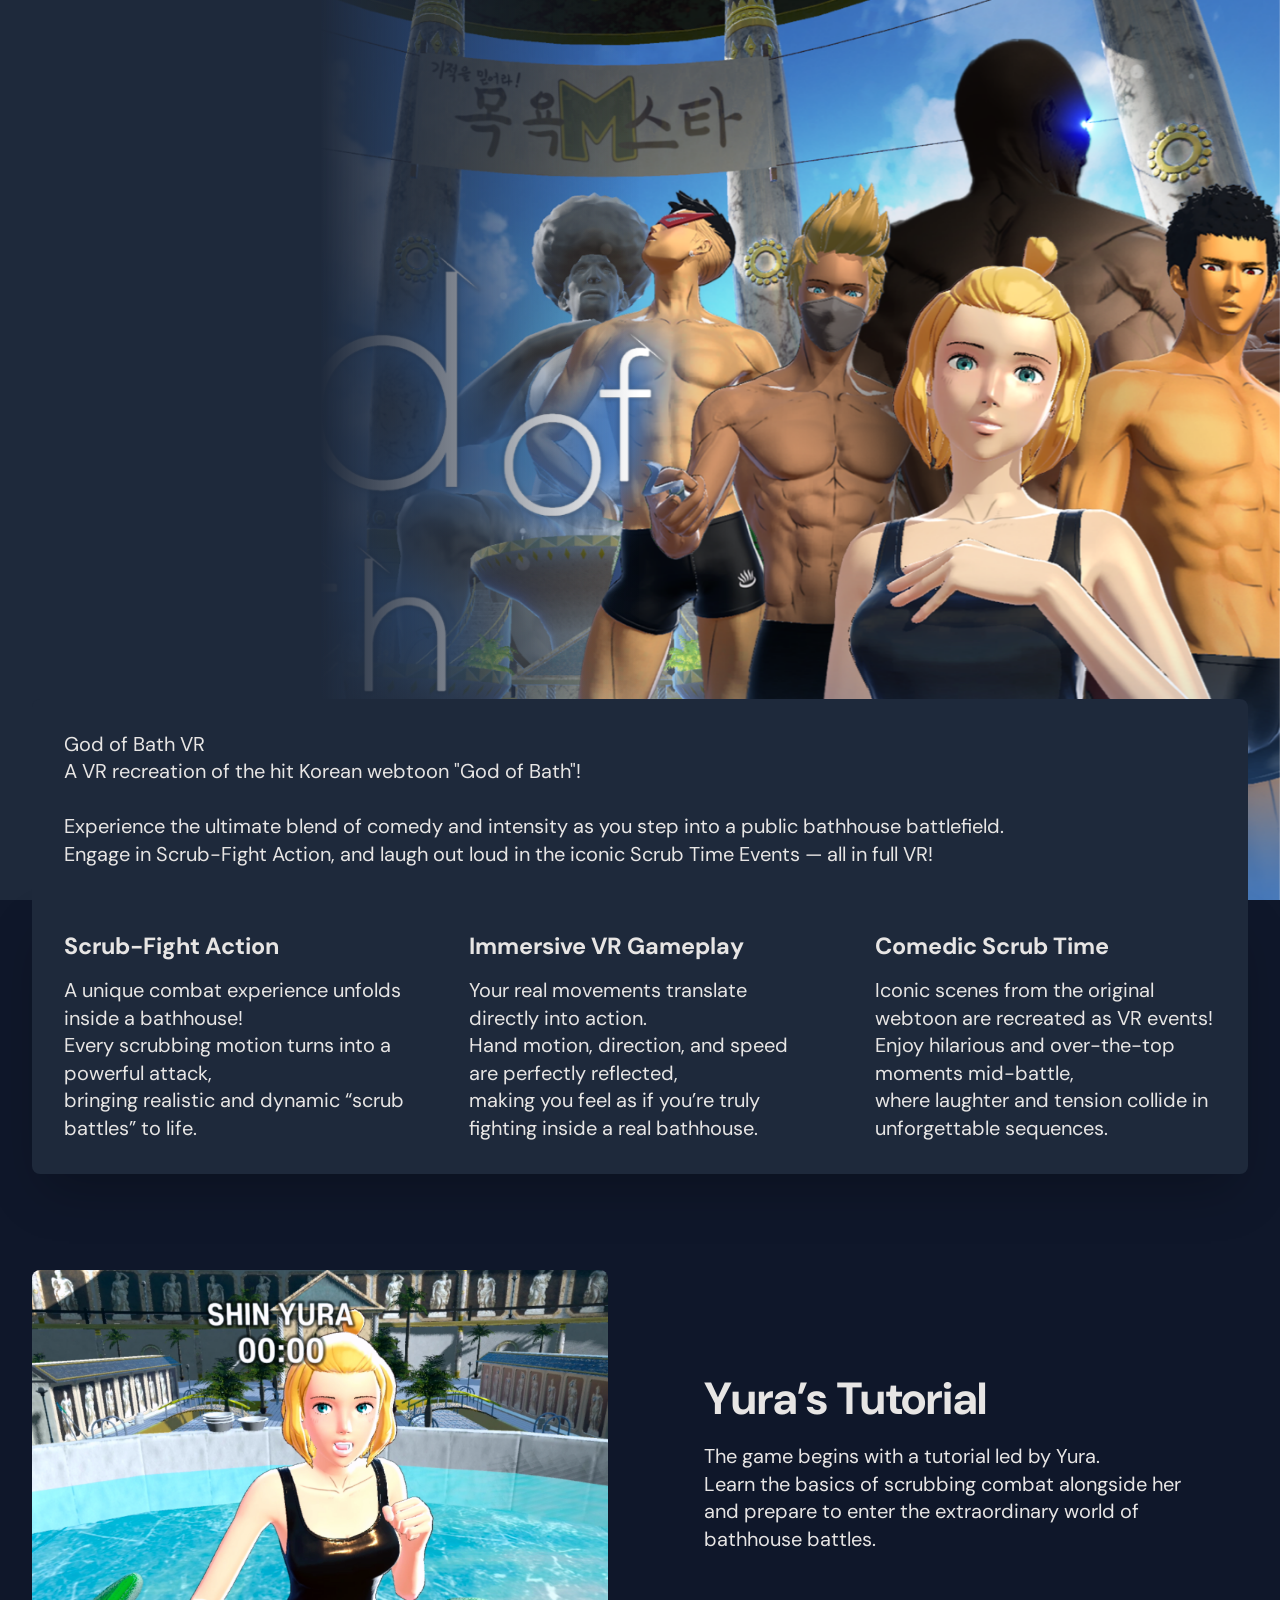
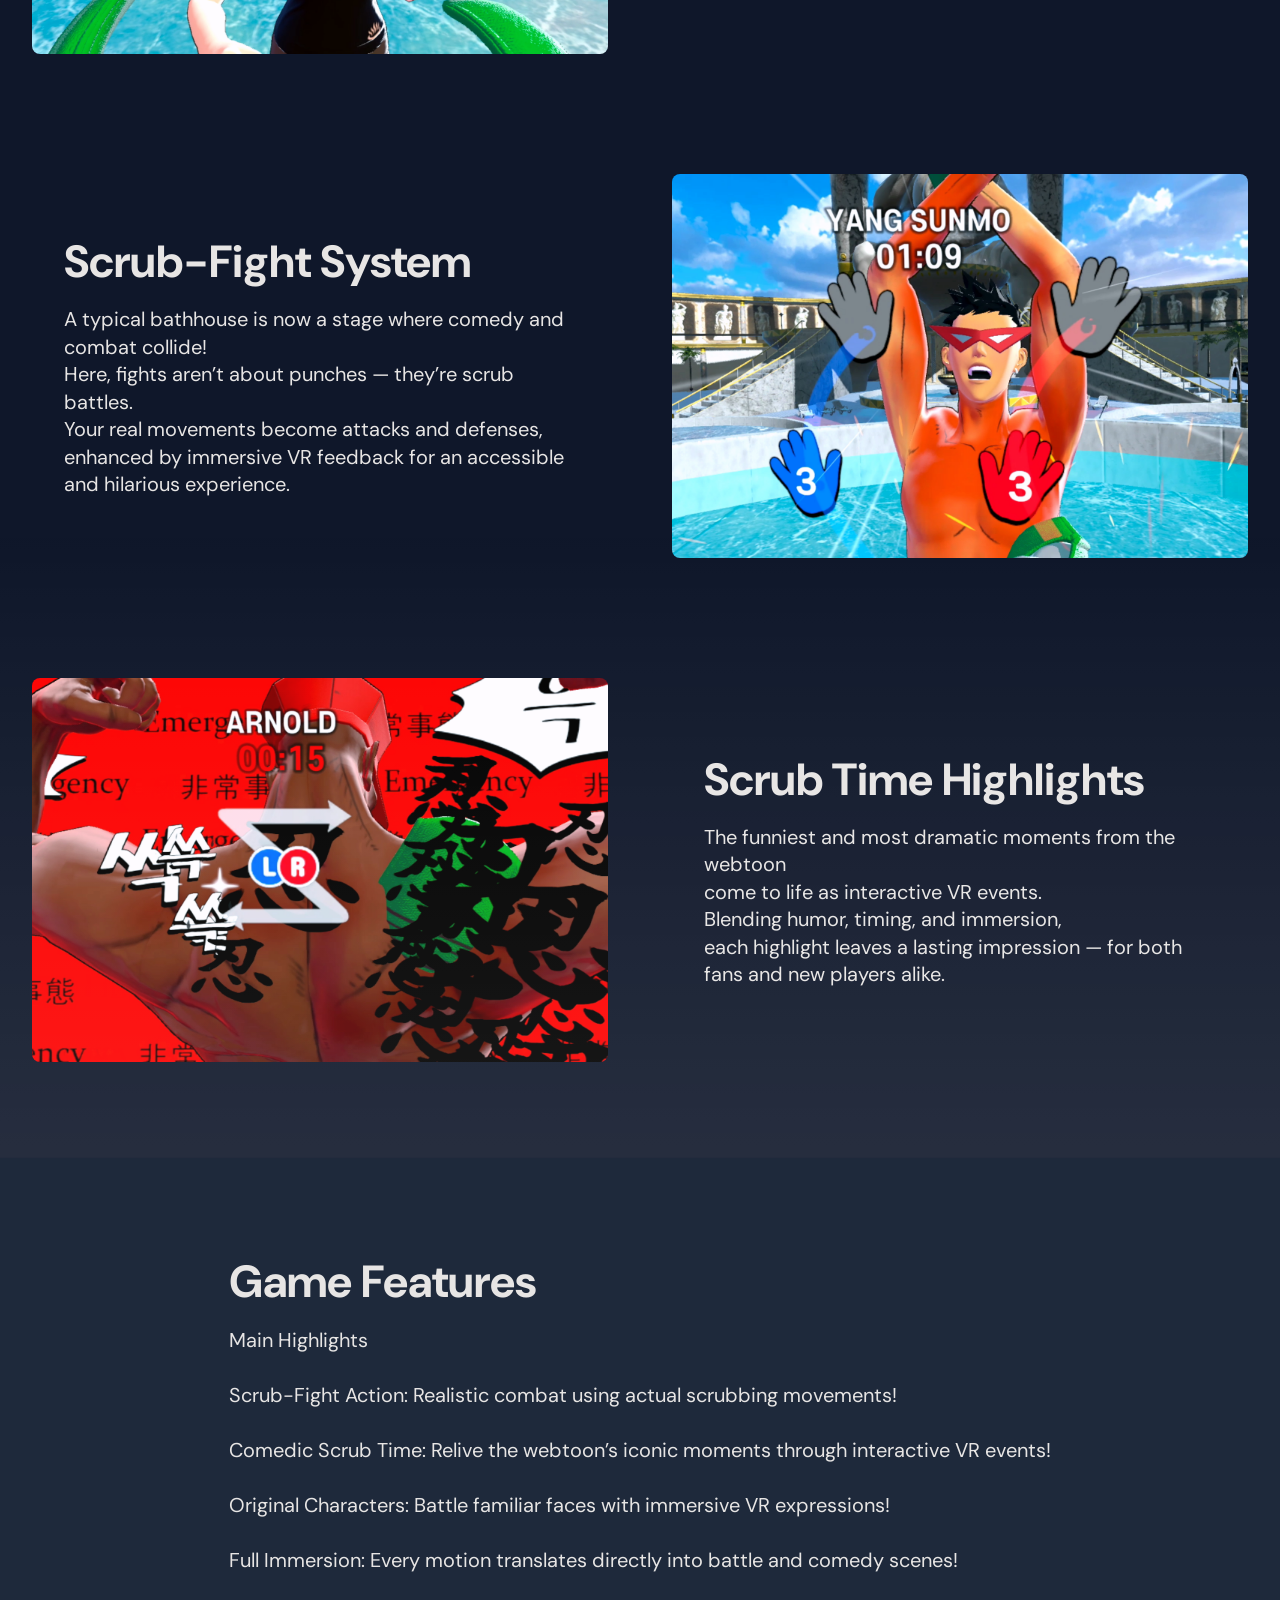
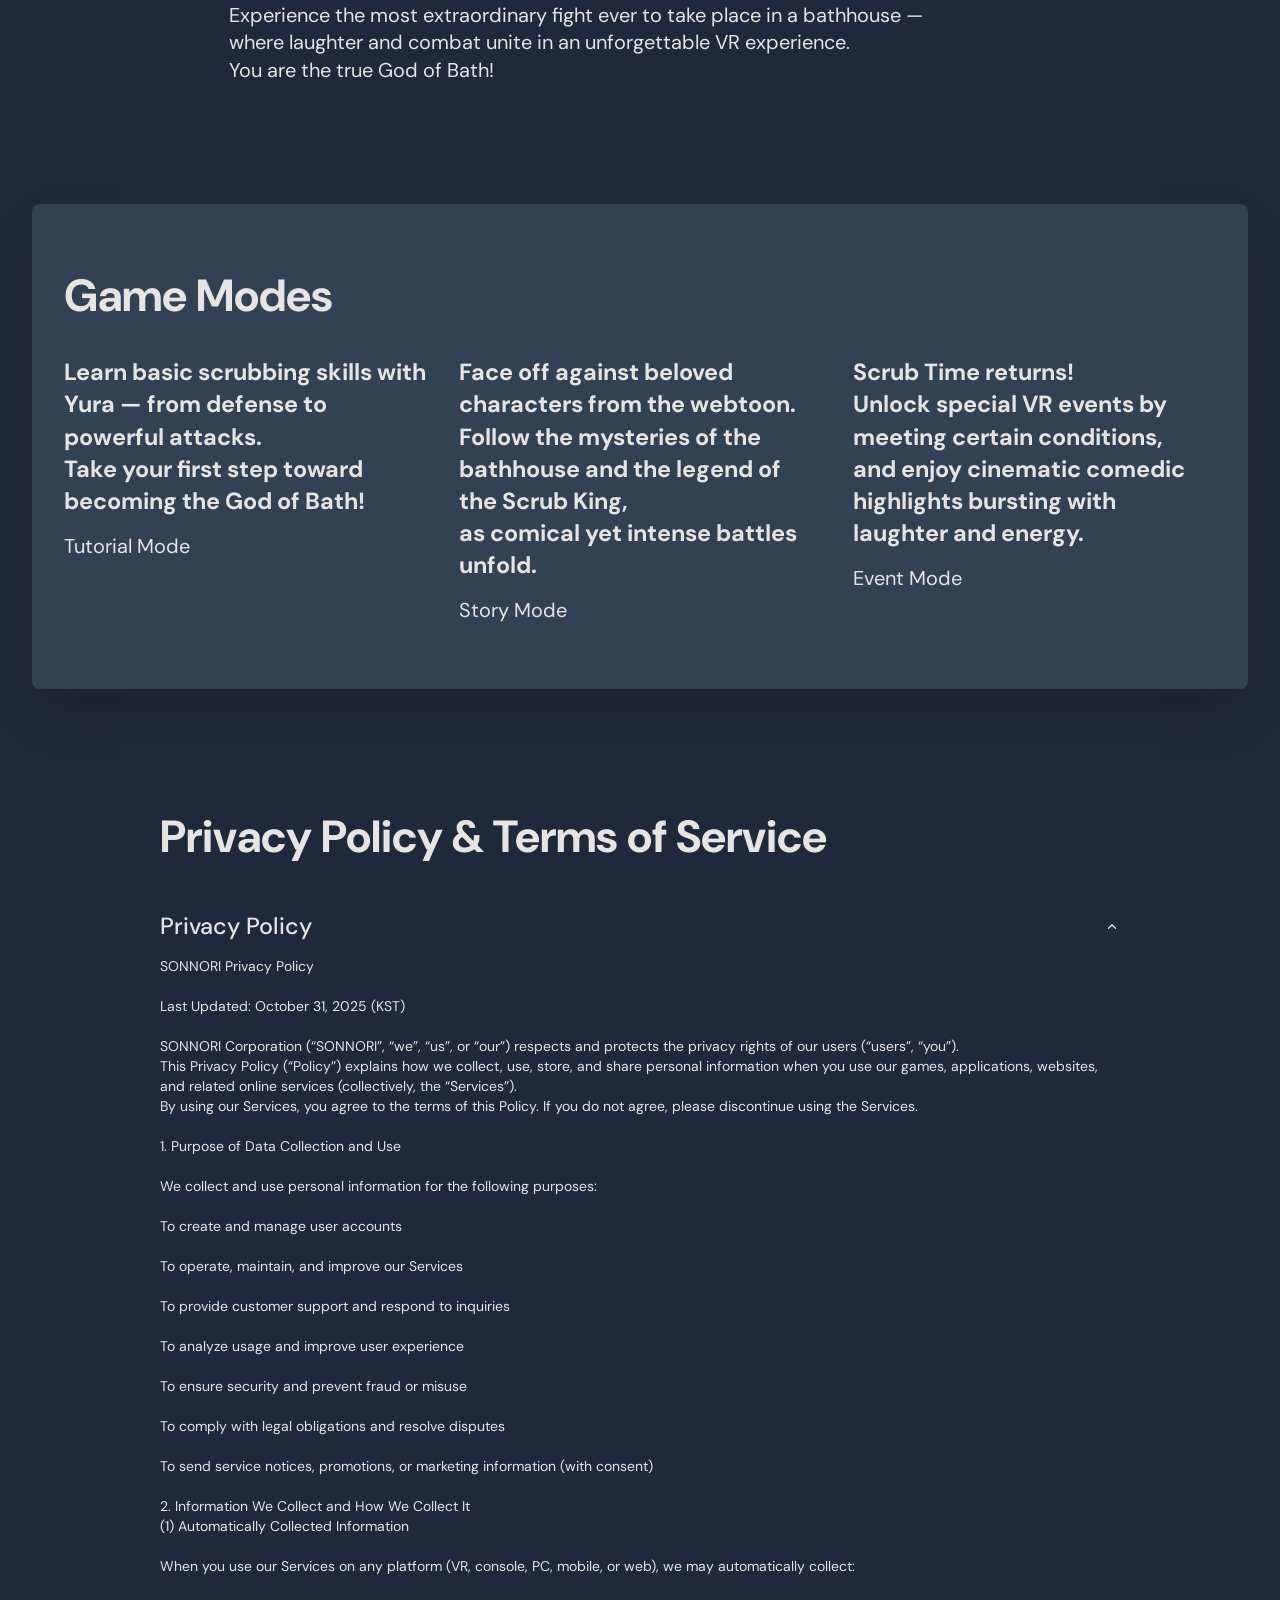
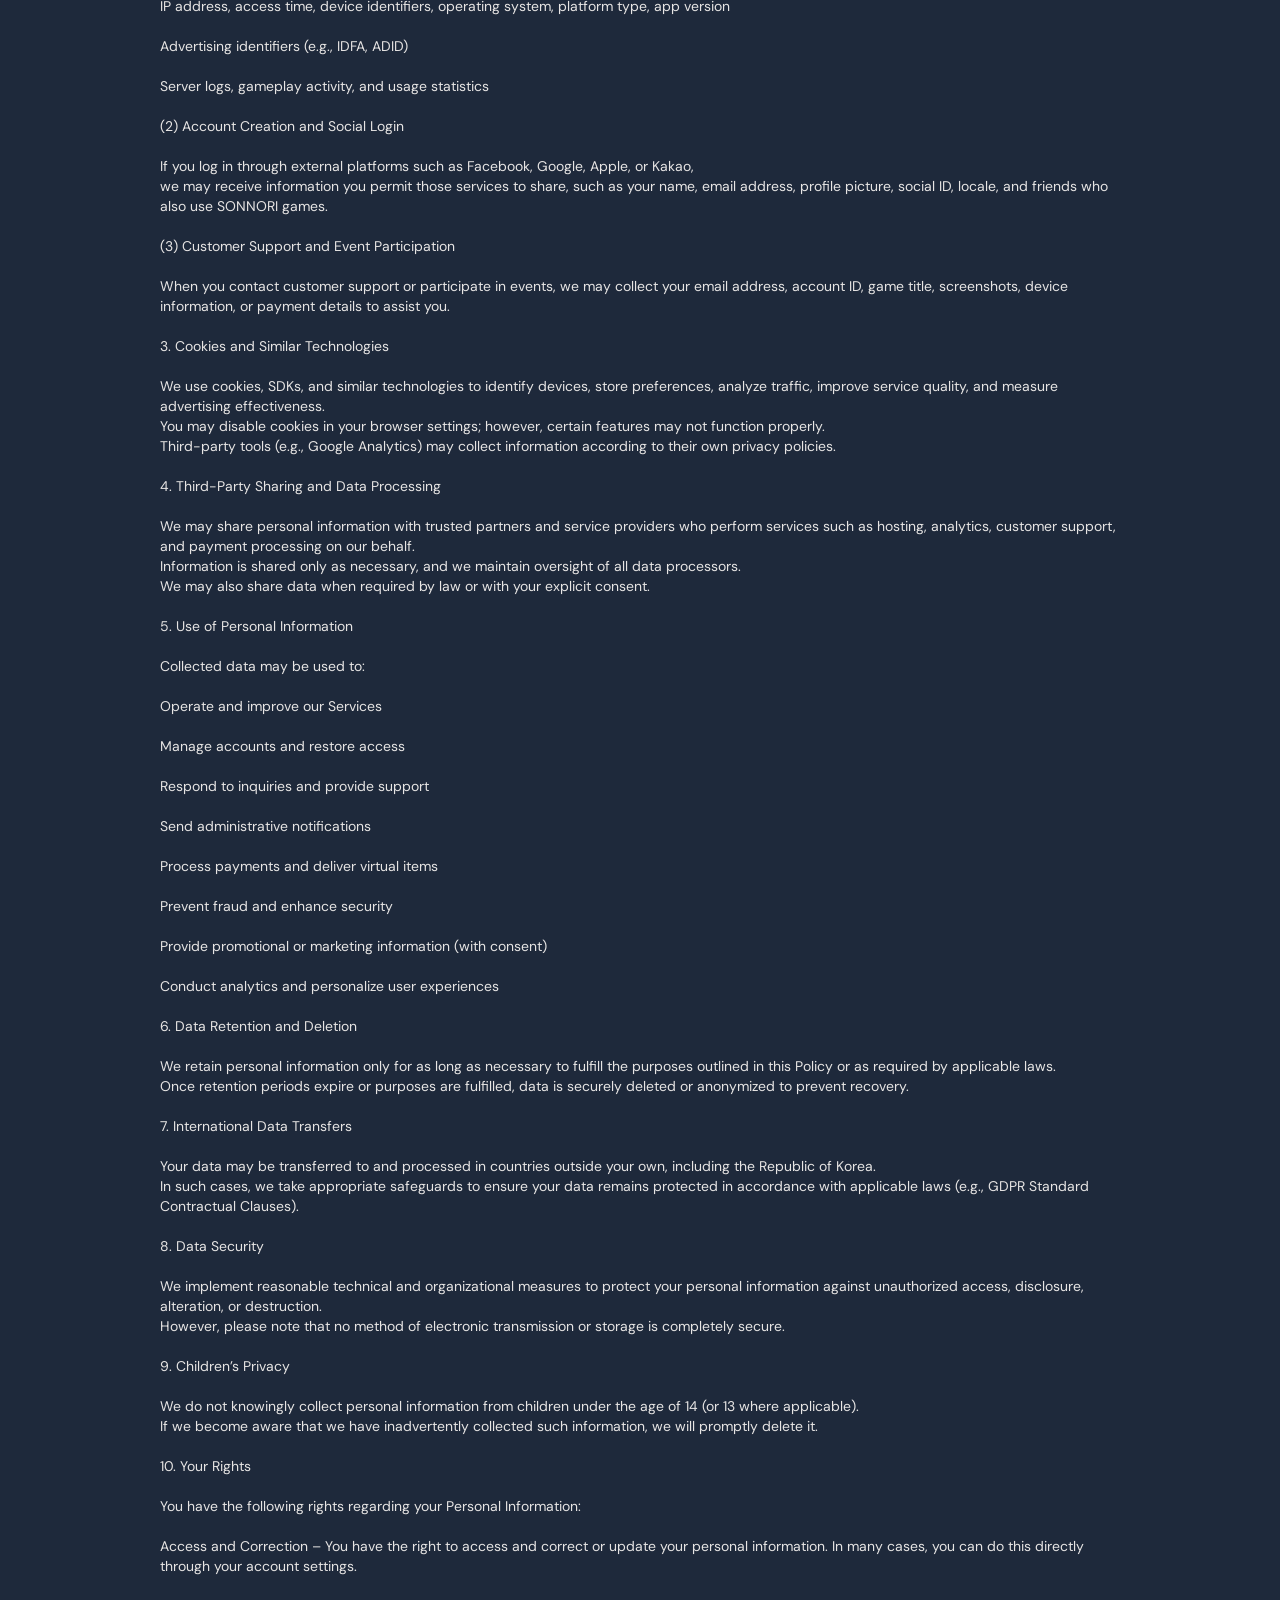
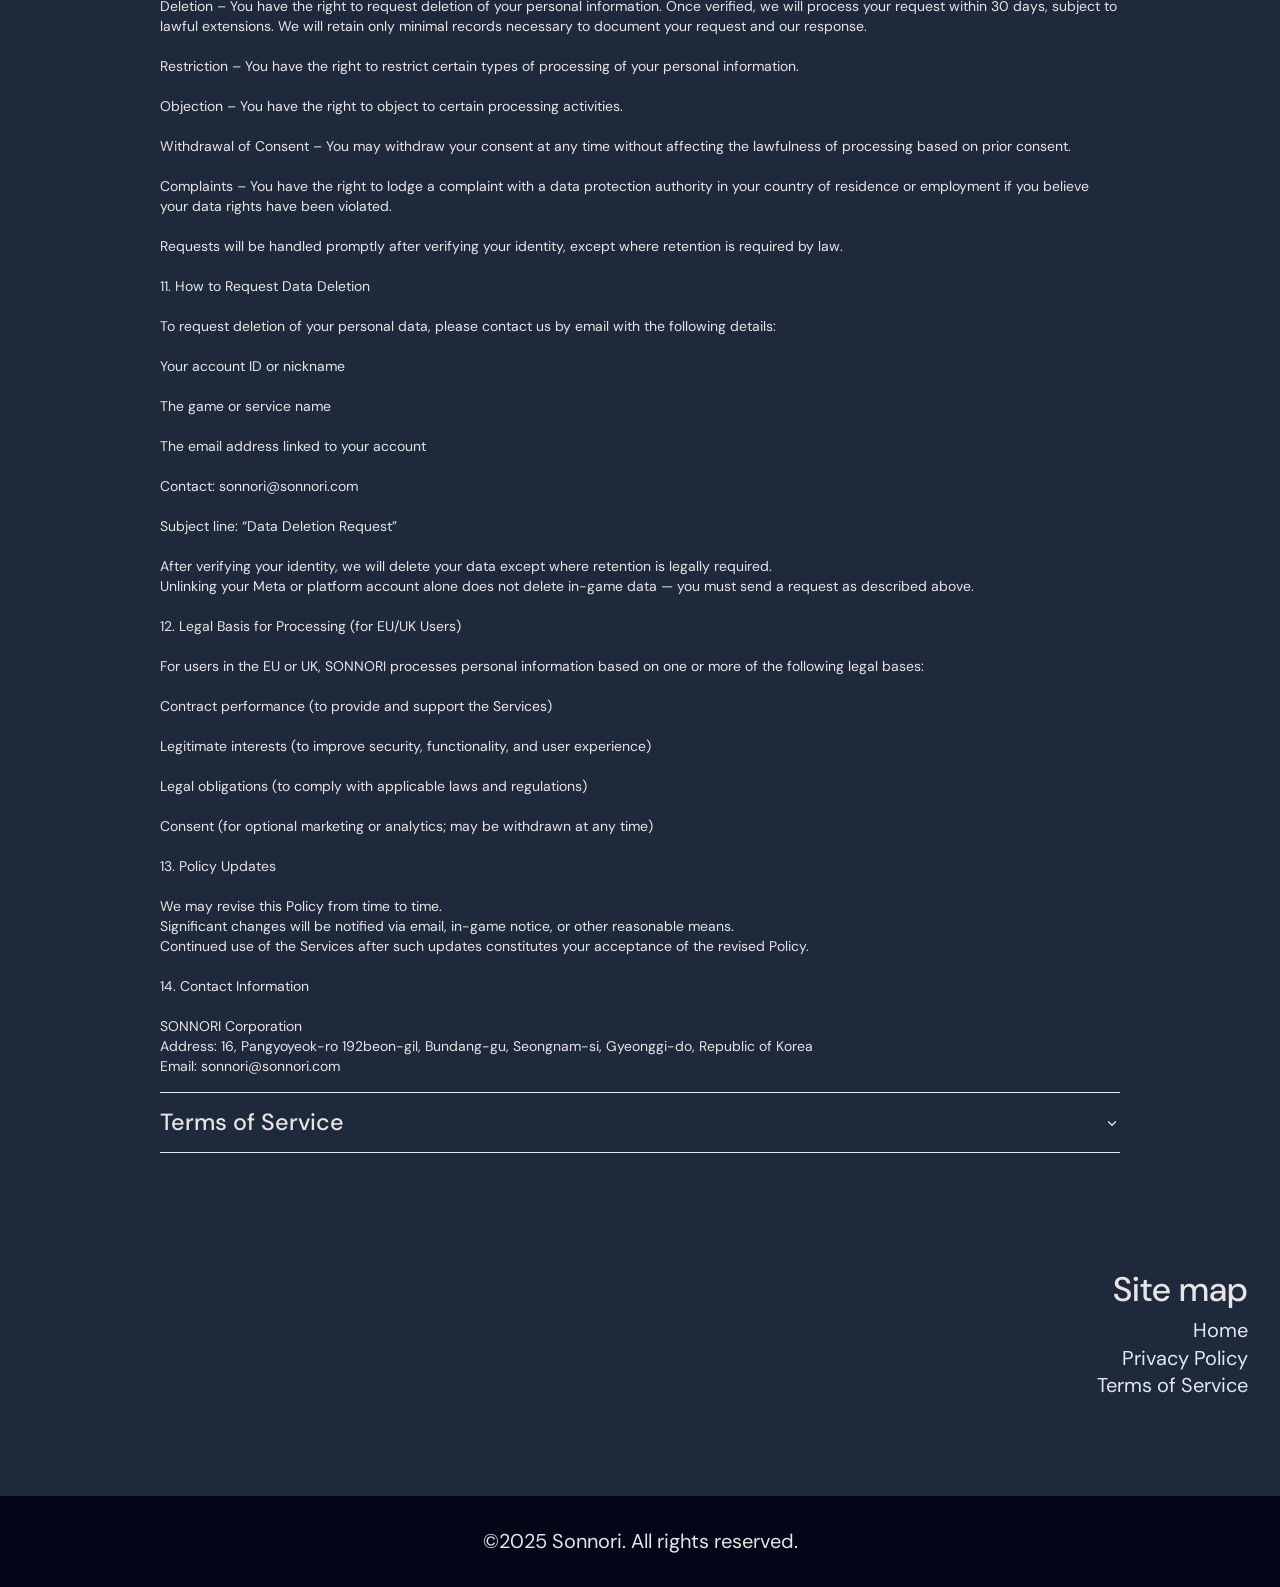
==== index.html @ a4db3fbb "v3 v3" ====
<!doctype html>
<html
  lang="en"
  data-ws-project="8547ca20-b809-4e8c-87bb-6caee6645ef7"
  data-ws-last-published="2025-10-31T06:07:53.173Z"
>
  <head>
    <link
      rel="stylesheet"
      type="text/css"
      href="/assets/static/app_generated_index-6937cd5a.tc-u0kqC.css"
    />
    <meta charset="UTF-8" />
    <meta name="viewport" content="width=device-width,initial-scale=1" />
    <meta property="og:url" content="https://url/" />
    <title>Home</title>
    <meta property="og:title" content="Home" />
    <meta property="og:type" content="website" />
    <meta property="og:image" />
    <meta property="twitter:card" content="summary_large_image" />
    <link
      rel="preload"
      href="/assets/DMSans-VariableFont_opsz_wght_024TU8xKTl_JWSQ8iEN-W.ttf"
      as="font"
      crossorigin="anonymous"
    />
  </head>
  <body class="w-body c1ght6g5">
    <div class="w-box c11hxzxw c1qt0b6t c9tupt1 cbpw6yu c15cozji">
      <div
        id="home"
        class="w-box c1c8jemz c13c1rcz cijb2yq c1t92kx1 cfci7n5 crl6man cwe8ben c9wo6r0 c169sxda cegil12 c3lj6oc"
      >
        <div
          class="w-box c19z14fw c1ykavy9 c1afzyjo c1x8rwk7 c1qjb29s c14losoq c1osv92v c19jrb6o cgcmnqi c1xpgru1"
        >
          <img
            alt=""
            width="1820"
            height="1024"
            src="/assets/111_ictcvcJMTIOiEuKOOKRCa.png"
            class="w-image c864stt cfneo0d csp2qzy cpoom58 csudadn cruimc3 c1p9ojfn"
            sizes="100vw"
            srcset="
              /assets/111_ictcvcJMTIOiEuKOOKRCa.png   16w,
              /assets/111_ictcvcJMTIOiEuKOOKRCa.png   32w,
              /assets/111_ictcvcJMTIOiEuKOOKRCa.png   48w,
              /assets/111_ictcvcJMTIOiEuKOOKRCa.png   64w,
              /assets/111_ictcvcJMTIOiEuKOOKRCa.png   96w,
              /assets/111_ictcvcJMTIOiEuKOOKRCa.png  128w,
              /assets/111_ictcvcJMTIOiEuKOOKRCa.png  256w,
              /assets/111_ictcvcJMTIOiEuKOOKRCa.png  384w,
              /assets/111_ictcvcJMTIOiEuKOOKRCa.png  640w,
              /assets/111_ictcvcJMTIOiEuKOOKRCa.png  750w,
              /assets/111_ictcvcJMTIOiEuKOOKRCa.png  828w,
              /assets/111_ictcvcJMTIOiEuKOOKRCa.png 1080w,
              /assets/111_ictcvcJMTIOiEuKOOKRCa.png 1200w,
              /assets/111_ictcvcJMTIOiEuKOOKRCa.png 1920w,
              /assets/111_ictcvcJMTIOiEuKOOKRCa.png 2048w,
              /assets/111_ictcvcJMTIOiEuKOOKRCa.png 3840w
            "
            decoding="async"
            loading="lazy"
          />
        </div>
        <div
          class="w-box c19z14fw c1ykavy9 c1afzyjo c5efymf c1vbma3k cejlizh c5907qc ccctj0j c1y4gjg0 c1h5efyf coyp8mn c15lygjs cjpphft c1khtt2p c1hvqd8j c1rdh74g cnd45u6 c3ecpd8 c1jpfbd4 c122gbsm c1t47eex cy687ze c4f875n"
        ></div>
        <div
          class="w-box c1c8jemz c13c1rcz c3pil9t c1sw5vaj cqqbnux c5883k2 c17y9rm9 c864stt c1jv4rw7 c1ilkjht c1q4qaxe c64jue3"
        ></div>
        <div
          class="w-box c1c8jemz c13c1rcz c16ncnzm c1ap9ra c1o4d9iv cqqbnux c864stt c1jv4rw7 c4jp1ht c10pn7w3 c1gow6qs ccdmp9m c14mrchu ceshu9l cjqgpbh cu5eng2"
        >
          <div class="w-box c1c8jemz cijb2yq c1t92kx1 c1sig0cj">
            <span class="w-text c864stt"
              >God of Bath VR<br />A VR recreation of the hit Korean webtoon
              &quot;God of Bath&quot;!<br /><br />Experience the ultimate blend
              of comedy and intensity as you step into a public bathhouse
              battlefield.<br />Engage in Scrub-Fight Action, and laugh out loud
              in the iconic Scrub Time Events — all in full VR!</span
            >
          </div>
        </div>
      </div>
      <div class="w-box cqqbnux clxzb2o">
        <div class="w-box c1r8ilwd c55zyem c9wdc4s cqqbnux coaxbf5">
          <div
            class="w-box c1c8jemz cw99ja1 c12wvsak c12brv0j c2y346e c16ncnzm caquozc c4v03wy ccdmp9m c1vkuqfl c15e96u4 c14mrchu ceshu9l cjqgpbh cu5eng2"
          >
            <div class="w-box c1c8jemz c1ap9ra c1o4d9iv c1sig0cj">
              <div class="w-box c864stt c1c8jemz c13c1rcz c3pil9t c1sw5vaj">
                <h3 class="w-heading c1mgpq5k ci1d6oe c1p0zjl cisrg5r">
                  Scrub-Fight Action
                </h3>
                <p class="w-paragraph c1mgpq5k ci1d6oe">
                  A unique combat experience unfolds inside a bathhouse!<br />Every
                  scrubbing motion turns into a powerful attack,<br />bringing
                  realistic and dynamic “scrub battles” to life.
                </p>
              </div>
              <div class="w-box c864stt c1c8jemz c13c1rcz c3pil9t c1sw5vaj">
                <h3 class="w-heading c1mgpq5k ci1d6oe c1p0zjl cisrg5r">
                  Immersive VR Gameplay
                </h3>
                <p class="w-paragraph c1mgpq5k ci1d6oe">
                  Your real movements translate directly into action.<br />Hand
                  motion, direction, and speed are perfectly reflected,<br />making
                  you feel as if you’re truly fighting inside a real bathhouse.
                </p>
              </div>
              <div class="w-box c864stt c1c8jemz c13c1rcz c3pil9t c1sw5vaj">
                <h3 class="w-heading c1mgpq5k ci1d6oe c1p0zjl cisrg5r">
                  Comedic Scrub Time
                </h3>
                <p class="w-paragraph c1mgpq5k ci1d6oe">
                  Iconic scenes from the original webtoon are recreated as VR
                  events!<br />Enjoy hilarious and over-the-top moments
                  mid-battle,<br />where laughter and tension collide in
                  unforgettable sequences.
                </p>
              </div>
            </div>
          </div>
          <div
            class="w-box c1c8jemz c13c1rcz c9wo6r0 c169sxda c1izev8b chsy39 c1aehv93 c1ibyvfl"
          >
            <div
              class="w-box c1c8jemz cwe8ben c1ap9ra c1o4d9iv c1sig0cj c197ny5i cawp2kf"
            >
              <div
                class="w-box c864stt c4jp1ht c10pn7w3 c12brv0j c2y346e czrghi7 c177z8tr c1p9ojfn"
              >
                <img
                  alt=""
                  width="1820"
                  height="1024"
                  src="/assets/yura_KrwQ6_Gi-qaeLNvAX7j_n.png"
                  class="w-image c864stt cfneo0d csp2qzy cpoom58 csudadn cruimc3 c1bhd2v7"
                  sizes="100vw"
                  srcset="
                    /assets/yura_KrwQ6_Gi-qaeLNvAX7j_n.png   16w,
                    /assets/yura_KrwQ6_Gi-qaeLNvAX7j_n.png   32w,
                    /assets/yura_KrwQ6_Gi-qaeLNvAX7j_n.png   48w,
                    /assets/yura_KrwQ6_Gi-qaeLNvAX7j_n.png   64w,
                    /assets/yura_KrwQ6_Gi-qaeLNvAX7j_n.png   96w,
                    /assets/yura_KrwQ6_Gi-qaeLNvAX7j_n.png  128w,
                    /assets/yura_KrwQ6_Gi-qaeLNvAX7j_n.png  256w,
                    /assets/yura_KrwQ6_Gi-qaeLNvAX7j_n.png  384w,
                    /assets/yura_KrwQ6_Gi-qaeLNvAX7j_n.png  640w,
                    /assets/yura_KrwQ6_Gi-qaeLNvAX7j_n.png  750w,
                    /assets/yura_KrwQ6_Gi-qaeLNvAX7j_n.png  828w,
                    /assets/yura_KrwQ6_Gi-qaeLNvAX7j_n.png 1080w,
                    /assets/yura_KrwQ6_Gi-qaeLNvAX7j_n.png 1200w,
                    /assets/yura_KrwQ6_Gi-qaeLNvAX7j_n.png 1920w,
                    /assets/yura_KrwQ6_Gi-qaeLNvAX7j_n.png 2048w,
                    /assets/yura_KrwQ6_Gi-qaeLNvAX7j_n.png 3840w
                  "
                  decoding="async"
                  loading="lazy"
                />
              </div>
              <div class="w-box c864stt c1c8jemz c13c1rcz c3pil9t c1sw5vaj">
                <h2
                  class="w-heading c1mgpq5k ci1d6oe cw99ja1 c12wvsak c185in4y c1p0zjl cisrg5r c1vkuqfl c15e96u4"
                >
                  Yura’s Tutorial
                </h2>
                <div
                  class="w-box cyqle8x c5efymf c1x8rwk7 c1afzyjo c1wri8ne cejlizh c5907qc ccctj0j cdcbqad c1h5efyf coyp8mn c15lygjs ctkhmi4 c1d6iazr ccldg0d"
                ></div>
                <span class="w-text cw99ja1 c12wvsak c1vkuqfl c15e96u4"
                  >The game begins with a tutorial led by Yura.<br />Learn the
                  basics of scrubbing combat alongside her<br />and prepare to
                  enter the extraordinary world of bathhouse battles.</span
                >
              </div>
            </div>
            <div
              class="w-box c1c8jemz cwe8ben c1ap9ra c1o4d9iv clne366 c1sig0cj c197ny5i cawp2kf"
            >
              <div
                class="w-box c864stt c1c8jemz c13c1rcz c3pil9t c1sw5vaj c1upvl0y"
              >
                <h2
                  class="w-heading c1mgpq5k ci1d6oe cw99ja1 c12wvsak c185in4y c1p0zjl cisrg5r c1vkuqfl c15e96u4"
                >
                  Scrub-Fight System
                </h2>
                <span class="w-text cw99ja1 c12wvsak c1vkuqfl c15e96u4"
                  >A typical bathhouse is now a stage where comedy and combat
                  collide!<br />Here, fights aren’t about punches — they’re
                  scrub battles.<br />Your real movements become attacks and
                  defenses,<br />enhanced by immersive VR feedback for an
                  accessible and hilarious experience.</span
                >
              </div>
              <div
                class="w-box c864stt czrghi7 c177z8tr c4jp1ht c10pn7w3 c12brv0j c2y346e c1p9ojfn"
              >
                <img
                  alt=""
                  width="1820"
                  height="1024"
                  src="/assets/system2_TbRDPmxg0xNDL7yicYiKI.png"
                  class="w-image c864stt cfneo0d csp2qzy cpoom58 csudadn cruimc3 c1bhd2v7"
                  sizes="100vw"
                  srcset="
                    /assets/system2_TbRDPmxg0xNDL7yicYiKI.png   16w,
                    /assets/system2_TbRDPmxg0xNDL7yicYiKI.png   32w,
                    /assets/system2_TbRDPmxg0xNDL7yicYiKI.png   48w,
                    /assets/system2_TbRDPmxg0xNDL7yicYiKI.png   64w,
                    /assets/system2_TbRDPmxg0xNDL7yicYiKI.png   96w,
                    /assets/system2_TbRDPmxg0xNDL7yicYiKI.png  128w,
                    /assets/system2_TbRDPmxg0xNDL7yicYiKI.png  256w,
                    /assets/system2_TbRDPmxg0xNDL7yicYiKI.png  384w,
                    /assets/system2_TbRDPmxg0xNDL7yicYiKI.png  640w,
                    /assets/system2_TbRDPmxg0xNDL7yicYiKI.png  750w,
                    /assets/system2_TbRDPmxg0xNDL7yicYiKI.png  828w,
                    /assets/system2_TbRDPmxg0xNDL7yicYiKI.png 1080w,
                    /assets/system2_TbRDPmxg0xNDL7yicYiKI.png 1200w,
                    /assets/system2_TbRDPmxg0xNDL7yicYiKI.png 1920w,
                    /assets/system2_TbRDPmxg0xNDL7yicYiKI.png 2048w,
                    /assets/system2_TbRDPmxg0xNDL7yicYiKI.png 3840w
                  "
                  decoding="async"
                  loading="lazy"
                />
              </div>
            </div>
            <div
              class="w-box c1c8jemz cwe8ben c1ap9ra c1o4d9iv c1sig0cj c197ny5i cawp2kf"
            >
              <div
                class="w-box c864stt c4jp1ht c10pn7w3 c12brv0j c2y346e czrghi7 c177z8tr c1p9ojfn"
              >
                <img
                  alt=""
                  width="1820"
                  height="1024"
                  src="/assets/end_lJ6XS7vIRolRRlD8aiacm.png"
                  class="w-image c864stt cfneo0d csp2qzy cpoom58 csudadn cruimc3 c1bhd2v7"
                  sizes="100vw"
                  srcset="
                    /assets/end_lJ6XS7vIRolRRlD8aiacm.png   16w,
                    /assets/end_lJ6XS7vIRolRRlD8aiacm.png   32w,
                    /assets/end_lJ6XS7vIRolRRlD8aiacm.png   48w,
                    /assets/end_lJ6XS7vIRolRRlD8aiacm.png   64w,
                    /assets/end_lJ6XS7vIRolRRlD8aiacm.png   96w,
                    /assets/end_lJ6XS7vIRolRRlD8aiacm.png  128w,
                    /assets/end_lJ6XS7vIRolRRlD8aiacm.png  256w,
                    /assets/end_lJ6XS7vIRolRRlD8aiacm.png  384w,
                    /assets/end_lJ6XS7vIRolRRlD8aiacm.png  640w,
                    /assets/end_lJ6XS7vIRolRRlD8aiacm.png  750w,
                    /assets/end_lJ6XS7vIRolRRlD8aiacm.png  828w,
                    /assets/end_lJ6XS7vIRolRRlD8aiacm.png 1080w,
                    /assets/end_lJ6XS7vIRolRRlD8aiacm.png 1200w,
                    /assets/end_lJ6XS7vIRolRRlD8aiacm.png 1920w,
                    /assets/end_lJ6XS7vIRolRRlD8aiacm.png 2048w,
                    /assets/end_lJ6XS7vIRolRRlD8aiacm.png 3840w
                  "
                  decoding="async"
                  loading="lazy"
                />
              </div>
              <div class="w-box c864stt c1c8jemz c13c1rcz c3pil9t c1sw5vaj">
                <h2
                  class="w-heading c1mgpq5k ci1d6oe cw99ja1 c12wvsak c185in4y c1p0zjl cisrg5r c1vkuqfl c15e96u4"
                >
                  Scrub Time Highlights
                </h2>
                <span class="w-text cw99ja1 c12wvsak c1vkuqfl c15e96u4"
                  >The funniest and most dramatic moments from the webtoon<br />come
                  to life as interactive VR events.<br />Blending humor, timing,
                  and immersion,<br />each highlight leaves a lasting impression
                  — for both fans and new players alike.</span
                >
              </div>
            </div>
          </div>
        </div>
        <div
          class="w-box cyqle8x c5efymf c1x8rwk7 c1ykavy9 c1afzyjo c1klbkaq clxzb2o"
        ></div>
      </div>
      <div class="w-box c16ncnzm cqqbnux">
        <div
          class="w-box c55zyem c9wdc4s c1r8ilwd c1aehv93 c1ibyvfl c9wo6r0 c169sxda c1c8jemz c13c1rcz c1izev8b chsy39 cegil12 c3lj6oc"
        >
          <div
            class="w-box cnmhoxx c1c8jemz c13c1rcz c3pil9t c1sw5vaj c55zyem c9wdc4s c9wo6r0 c169sxda"
          >
            <h2 class="w-heading c1mgpq5k ci1d6oe c185in4y c1p0zjl cisrg5r">
              Game Features
            </h2>
            <span class="w-text"
              >Main Highlights<br /><br />Scrub-Fight Action: Realistic combat
              using actual scrubbing movements!<br /><br />Comedic Scrub Time:
              Relive the webtoon’s iconic moments through interactive VR
              events!<br /><br />Original Characters: Battle familiar faces with
              immersive VR expressions!<br /><br />Full Immersion: Every motion
              translates directly into battle and comedy scenes!<br /><br />Experience
              the most extraordinary fight ever to take place in a bathhouse
              —<br />where laughter and combat unite in an unforgettable VR
              experience.<br />You are the true God of Bath!</span
            >
          </div>
          <div
            class="w-box caquozc cmg7ulq c1c8jemz c13c1rcz cijb2yq c1t92kx1 c4jp1ht c10pn7w3 c12brv0j c2y346e c9wo6r0 c169sxda chxzmot cwzgvby c14mrchu ceshu9l cjqgpbh cu5eng2"
          >
            <h2 class="w-heading c1mgpq5k ci1d6oe c185in4y c1p0zjl cisrg5r">
              Game Modes
            </h2>
            <div class="w-box c1c8jemz cijb2yq c1t92kx1 c1sig0cj">
              <div class="w-box c864stt c1c8jemz c13c1rcz c3pil9t c1sw5vaj">
                <h3 class="w-heading c1mgpq5k ci1d6oe">
                  Learn basic scrubbing skills with Yura — from defense to
                  powerful attacks.<br />Take your first step toward becoming
                  the God of Bath!
                </h3>
                <p class="w-paragraph c1mgpq5k ci1d6oe">Tutorial Mode</p>
              </div>
              <div class="w-box c864stt c1c8jemz c13c1rcz c3pil9t c1sw5vaj">
                <h3 class="w-heading c1mgpq5k ci1d6oe">
                  Face off against beloved characters from the webtoon.<br />Follow
                  the mysteries of the bathhouse and the legend of the Scrub
                  King,<br />as comical yet intense battles unfold.
                </h3>
                <p class="w-paragraph c1mgpq5k ci1d6oe">Story Mode</p>
              </div>
              <div class="w-box c864stt c1c8jemz c13c1rcz c3pil9t c1sw5vaj">
                <h3 class="w-heading c1mgpq5k ci1d6oe">
                  Scrub Time returns!<br />Unlock special VR events by meeting
                  certain conditions,<br />and enjoy cinematic comedic
                  highlights bursting with laughter and energy.
                </h3>
                <p class="w-paragraph c1mgpq5k ci1d6oe">Event Mode</p>
              </div>
            </div>
          </div>
          <div
            id=""
            class="w-box c1c8jemz c13c1rcz cijb2yq c1t92kx1 cnmhoxx c9wo6r0 c169sxda c864stt c55zyem c9wdc4s"
          >
            <h2
              id=""
              class="w-heading c1mgpq5k ci1d6oe c185in4y c1p0zjl cisrg5r"
            >
              Privacy Policy &amp; Terms of Service
            </h2>
            <div class="w-accordion" data-orientation="vertical">
              <div id="" class="w-element">
                <div
                  data-state="open"
                  data-orientation="vertical"
                  data-ws-index="0"
                  class="w-item cxjql7y"
                >
                  <h3
                    data-orientation="vertical"
                    data-state="open"
                    class="w-item-header c1c8jemz"
                  >
                    <button
                      type="button"
                      aria-controls="radix-:R5je:"
                      aria-expanded="true"
                      data-state="open"
                      data-orientation="vertical"
                      id="radix-:R1je:"
                      class="w-item-trigger c1qt0b6t c1c8jemz c7x3k4p crym241 c3qfzb7 cwe8ben c172avlw c1ydgp3q cnbyl9u c10f0p4t c1y8m7dz cfvl5z2 cp8r0f8"
                      data-radix-collection-item=""
                    >
                      <div id="policy" class="w-text cr73itr">
                        Privacy Policy
                      </div>
                      <div
                        class="w-box c1c8pyju c1k6g2u9 czsxqbg ctuvkzm c1o218ir cq5ng8q c1zza81"
                      >
                        <div class="w-html-embed">
                          <svg
                            xmlns="http://www.w3.org/2000/svg"
                            viewBox="0 0 16 16"
                            fill="currentColor"
                            width="100%"
                            height="100%"
                            style="display: block"
                          >
                            <path
                              d="M4.04 6.284a.65.65 0 0 1 .92.001L8 9.335l3.04-3.05a.65.65 0 1 1 .921.918l-3.5 3.512a.65.65 0 0 1-.921 0L4.039 7.203a.65.65 0 0 1 .001-.92Z"
                            />
                          </svg>
                        </div>
                      </div>
                    </button>
                  </h3>
                  <div
                    data-state="open"
                    id="radix-:R5je:"
                    role="region"
                    aria-labelledby="radix-:R1je:"
                    data-orientation="vertical"
                    class="w-item-content c1cxw4op cgs0l91 cnbyl9u czrghi7 c177z8tr"
                    style="
                      --radix-accordion-content-height: var(
                        --radix-collapsible-content-height
                      );
                      --radix-accordion-content-width: var(
                        --radix-collapsible-content-width
                      );
                    "
                  >
                    SONNORI Privacy Policy<br /><br />Last Updated: October 31,
                    2025 (KST)<br /><br />SONNORI Corporation (“SONNORI”, “we”,
                    “us”, or “our”) respects and protects the privacy rights of
                    our users (“users”, “you”).<br />This Privacy Policy
                    (“Policy”) explains how we collect, use, store, and share
                    personal information when you use our games, applications,
                    websites, and related online services (collectively, the
                    “Services”).<br />By using our Services, you agree to the
                    terms of this Policy. If you do not agree, please
                    discontinue using the Services.<br /><br />1. Purpose of
                    Data Collection and Use<br /><br />We collect and use
                    personal information for the following purposes:<br /><br />To
                    create and manage user accounts<br /><br />To operate,
                    maintain, and improve our Services<br /><br />To provide
                    customer support and respond to inquiries<br /><br />To
                    analyze usage and improve user experience<br /><br />To
                    ensure security and prevent fraud or misuse<br /><br />To
                    comply with legal obligations and resolve disputes<br /><br />To
                    send service notices, promotions, or marketing information
                    (with consent)<br /><br />2. Information We Collect and How
                    We Collect It<br />(1) Automatically Collected
                    Information<br /><br />When you use our Services on any
                    platform (VR, console, PC, mobile, or web), we may
                    automatically collect:<br /><br />IP address, access time,
                    device identifiers, operating system, platform type, app
                    version<br /><br />Advertising identifiers (e.g., IDFA,
                    ADID)<br /><br />Server logs, gameplay activity, and usage
                    statistics<br /><br />(2) Account Creation and Social
                    Login<br /><br />If you log in through external platforms
                    such as Facebook, Google, Apple, or Kakao,<br />we may
                    receive information you permit those services to share, such
                    as your name, email address, profile picture, social ID,
                    locale, and friends who also use SONNORI games.<br /><br />(3)
                    Customer Support and Event Participation<br /><br />When you
                    contact customer support or participate in events, we may
                    collect your email address, account ID, game title,
                    screenshots, device information, or payment details to
                    assist you.<br /><br />3. Cookies and Similar
                    Technologies<br /><br />We use cookies, SDKs, and similar
                    technologies to identify devices, store preferences, analyze
                    traffic, improve service quality, and measure advertising
                    effectiveness.<br />You may disable cookies in your browser
                    settings; however, certain features may not function
                    properly.<br />Third-party tools (e.g., Google Analytics)
                    may collect information according to their own privacy
                    policies.<br /><br />4. Third-Party Sharing and Data
                    Processing<br /><br />We may share personal information with
                    trusted partners and service providers who perform services
                    such as hosting, analytics, customer support, and payment
                    processing on our behalf.<br />Information is shared only as
                    necessary, and we maintain oversight of all data
                    processors.<br />We may also share data when required by law
                    or with your explicit consent.<br /><br />5. Use of Personal
                    Information<br /><br />Collected data may be used to:<br /><br />Operate
                    and improve our Services<br /><br />Manage accounts and
                    restore access<br /><br />Respond to inquiries and provide
                    support<br /><br />Send administrative notifications<br /><br />Process
                    payments and deliver virtual items<br /><br />Prevent fraud
                    and enhance security<br /><br />Provide promotional or
                    marketing information (with consent)<br /><br />Conduct
                    analytics and personalize user experiences<br /><br />6.
                    Data Retention and Deletion<br /><br />We retain personal
                    information only for as long as necessary to fulfill the
                    purposes outlined in this Policy or as required by
                    applicable laws.<br />Once retention periods expire or
                    purposes are fulfilled, data is securely deleted or
                    anonymized to prevent recovery.<br /><br />7. International
                    Data Transfers<br /><br />Your data may be transferred to
                    and processed in countries outside your own, including the
                    Republic of Korea.<br />In such cases, we take appropriate
                    safeguards to ensure your data remains protected in
                    accordance with applicable laws (e.g., GDPR Standard
                    Contractual Clauses).<br /><br />8. Data Security<br /><br />We
                    implement reasonable technical and organizational measures
                    to protect your personal information against unauthorized
                    access, disclosure, alteration, or destruction.<br />However,
                    please note that no method of electronic transmission or
                    storage is completely secure.<br /><br />9. Children’s
                    Privacy<br /><br />We do not knowingly collect personal
                    information from children under the age of 14 (or 13 where
                    applicable).<br />If we become aware that we have
                    inadvertently collected such information, we will promptly
                    delete it.<br /><br />10. Your Rights<br /><br />You have
                    the following rights regarding your Personal Information:<br /><br />Access
                    and Correction – You have the right to access and correct or
                    update your personal information. In many cases, you can do
                    this directly through your account settings.<br /><br />Deletion
                    – You have the right to request deletion of your personal
                    information. Once verified, we will process your request
                    within 30 days, subject to lawful extensions. We will retain
                    only minimal records necessary to document your request and
                    our response.<br /><br />Restriction – You have the right to
                    restrict certain types of processing of your personal
                    information.<br /><br />Objection – You have the right to
                    object to certain processing activities.<br /><br />Withdrawal
                    of Consent – You may withdraw your consent at any time
                    without affecting the lawfulness of processing based on
                    prior consent.<br /><br />Complaints – You have the right to
                    lodge a complaint with a data protection authority in your
                    country of residence or employment if you believe your data
                    rights have been violated.<br /><br />Requests will be
                    handled promptly after verifying your identity, except where
                    retention is required by law.<br /><br />11. How to Request
                    Data Deletion<br /><br />To request deletion of your
                    personal data, please contact us by email with the following
                    details:<br /><br />Your account ID or nickname<br /><br />The
                    game or service name<br /><br />The email address linked to
                    your account<br /><br />Contact: sonnori@sonnori.com<br /><br />Subject
                    line: “Data Deletion Request”<br /><br />After verifying
                    your identity, we will delete your data except where
                    retention is legally required.<br />Unlinking your Meta or
                    platform account alone does not delete in-game data — you
                    must send a request as described above.<br /><br />12. Legal
                    Basis for Processing (for EU/UK Users)<br /><br />For users
                    in the EU or UK, SONNORI processes personal information
                    based on one or more of the following legal bases:<br /><br />Contract
                    performance (to provide and support the Services)<br /><br />Legitimate
                    interests (to improve security, functionality, and user
                    experience)<br /><br />Legal obligations (to comply with
                    applicable laws and regulations)<br /><br />Consent (for
                    optional marketing or analytics; may be withdrawn at any
                    time)<br /><br />13. Policy Updates<br /><br />We may revise
                    this Policy from time to time.<br />Significant changes will
                    be notified via email, in-game notice, or other reasonable
                    means.<br />Continued use of the Services after such updates
                    constitutes your acceptance of the revised Policy.<br /><br />14.
                    Contact Information<br /><br />SONNORI Corporation<br />Address:
                    16, Pangyoyeok-ro 192beon-gil, Bundang-gu, Seongnam-si,
                    Gyeonggi-do, Republic of Korea<br />Email:
                    sonnori@sonnori.com
                  </div>
                </div>
              </div>
              <div id="" class="w-element">
                <div
                  data-state="closed"
                  data-orientation="vertical"
                  data-ws-index="1"
                  class="w-item cxjql7y"
                >
                  <h3
                    data-orientation="vertical"
                    data-state="closed"
                    class="w-item-header c1c8jemz"
                  >
                    <button
                      type="button"
                      aria-controls="radix-:R6je:"
                      aria-expanded="false"
                      data-state="closed"
                      data-orientation="vertical"
                      id="radix-:R2je:"
                      class="w-item-trigger c1qt0b6t c1c8jemz c7x3k4p crym241 c3qfzb7 cwe8ben c172avlw c1ydgp3q cnbyl9u c10f0p4t c1y8m7dz cfvl5z2 cp8r0f8"
                      data-radix-collection-item=""
                    >
                      <div id="terms" class="w-text cr73itr">
                        Terms of Service
                      </div>
                      <div
                        class="w-box c1c8pyju c1k6g2u9 czsxqbg ctuvkzm c1o218ir cq5ng8q c1zza81"
                      >
                        <div class="w-html-embed">
                          <svg
                            xmlns="http://www.w3.org/2000/svg"
                            viewBox="0 0 16 16"
                            fill="currentColor"
                            width="100%"
                            height="100%"
                            style="display: block"
                          >
                            <path
                              d="M4.04 6.284a.65.65 0 0 1 .92.001L8 9.335l3.04-3.05a.65.65 0 1 1 .921.918l-3.5 3.512a.65.65 0 0 1-.921 0L4.039 7.203a.65.65 0 0 1 .001-.92Z"
                            />
                          </svg>
                        </div>
                      </div>
                    </button>
                  </h3>
                  <div
                    data-state="closed"
                    id="radix-:R6je:"
                    hidden=""
                    role="region"
                    aria-labelledby="radix-:R2je:"
                    data-orientation="vertical"
                    class="w-item-content c1cxw4op cgs0l91 cnbyl9u czrghi7 c177z8tr"
                    style="
                      --radix-accordion-content-height: var(
                        --radix-collapsible-content-height
                      );
                      --radix-accordion-content-width: var(
                        --radix-collapsible-content-width
                      );
                    "
                  ></div>
                </div>
              </div>
            </div>
          </div>
          <div
            class="w-element crai61n c1g4opsh c1c8jemz c1revvy5 c1uz30hm c1gfldl c13c1rcz"
          >
            <label class="w-label cxdlcbq c1js0rsg c10f0p4t cok8txa"
              >Site map</label
            ><a href="#home" class="w-element c2le623 c1g2z55z c19eb01u">Home</a
            ><a
              href="#policy"
              class="w-element c2le623 c1q252k9 c1bgsggy c1gzloi0 ck1e0df c1g2z55z c19eb01u"
              >Privacy Policy</a
            ><a
              href="#terms"
              class="w-element c2le623 c1q252k9 c1bgsggy c1gzloi0 ck1e0df c1g2z55z c19eb01u"
              >Terms of Service</a
            >
          </div>
        </div>
      </div>
      <div class="w-box c5ejuii cqqbnux">
        <div
          class="w-box c55zyem c9wdc4s c1r8ilwd c1c8jemz c13c1rcz cwe8ben c3pil9t c1sw5vaj ccdmp9m"
        >
          <div class="w-text ctbi92i">©2025 Sonnori. All rights reserved.</div>
        </div>
      </div>
    </div>
    <script id="vike_pageContext" type="application/json">
      {
        "_urlRewrite": null,
        "pageId": "/pages/index",
        "routeParams": {},
        "data": {
          "url": "https://url/",
          "system": { "params": {}, "search": {}, "origin": "https://url" },
          "resources": {},
          "pageMeta": {
            "title": "Home",
            "description": "!undefined",
            "excludePageFromSearch": "!undefined",
            "language": "!undefined",
            "socialImageAssetName": "home-marketing_itunTx0sQSYmh4GpUFppf.png",
            "socialImageUrl": "!undefined",
            "status": "!undefined",
            "redirect": "!undefined",
            "custom": []
          }
        }
      }
    </script>
    <script id="vike_globalContext" type="application/json">
      {}
    </script>
    <script
      src="/assets/entries/entry-server-routing.CFpFEH5N.js"
      type="module"
      async
    ></script>
    <link
      rel="modulepreload"
      href="/assets/entries/pages_index.DYHrOwr2.js"
      as="script"
      type="text/javascript"
    />
  </body>
</html>
---- assets/static/app_generated_index-6937cd5a.tc-u0kqC.css ----
@font-face{font-family:DM Sans;font-style:normal;font-weight:100 1000;font-display:swap;src:url(/assets/DMSans-VariableFont_opsz_wght_024TU8xKTl_JWSQ8iEN-W.ttf) format("truetype")}@layer presets{:root{display:grid;min-height:100%;font-family:Arial,Roboto,sans-serif;font-size:16px;line-height:1.2;white-space:pre-wrap;white-space-collapse:preserve}a.w-element,div.w-element{box-sizing:border-box;border-top-width:1px;border-right-width:1px;border-bottom-width:1px;border-left-width:1px;outline-width:1px}body.w-body{box-sizing:border-box;border-top-width:1px;border-right-width:1px;border-bottom-width:1px;border-left-width:1px;-webkit-font-smoothing:antialiased;-moz-osx-font-smoothing:grayscale;margin:0}a.w-link{box-sizing:border-box;border-top-width:1px;border-right-width:1px;border-bottom-width:1px;border-left-width:1px;outline-width:1px;display:inline-block}div.w-html-embed{display:contents;white-space:normal;white-space-collapse:collapse}div.w-box{box-sizing:border-box;border-top-width:1px;border-right-width:1px;border-bottom-width:1px;border-left-width:1px;outline-width:1px}nav.w-box{box-sizing:border-box;border-top-width:1px;border-right-width:1px;border-bottom-width:1px;border-left-width:1px;outline-width:1px}h1.w-heading,h2.w-heading,h3.w-heading{box-sizing:border-box;border-top-width:1px;border-right-width:1px;border-bottom-width:1px;border-left-width:1px;outline-width:1px}div.w-text{box-sizing:border-box;border-top-width:1px;border-right-width:1px;border-bottom-width:1px;border-left-width:1px;outline-width:1px;min-height:1em}b.w-bold-text{font-weight:700;box-sizing:border-box;border-top-width:1px;border-right-width:1px;border-bottom-width:1px;border-left-width:1px}p.w-paragraph{box-sizing:border-box;border-top-width:1px;border-right-width:1px;border-bottom-width:1px;border-left-width:1px;outline-width:1px}img.w-image{box-sizing:border-box;border-top-width:1px;border-right-width:1px;border-bottom-width:1px;border-left-width:1px;outline-width:1px;max-width:100%;display:block;height:auto}div.w-accordion,div.w-item{box-sizing:border-box;border-top-width:1px;border-right-width:1px;border-bottom-width:1px;border-left-width:1px;outline-width:1px}h3.w-item-header{box-sizing:border-box;border-top-width:1px;border-right-width:1px;border-bottom-width:1px;border-left-width:1px;outline-width:1px;margin-top:0;margin-bottom:0}button.w-item-trigger{font-family:inherit;font-size:100%;line-height:1.15;box-sizing:border-box;text-transform:none;background-color:transparent;background-image:none;border:0px solid rgba(226,232,240,1);margin:0;padding:0}div.w-item-content,form.w-webhook-form{box-sizing:border-box;border-top-width:1px;border-right-width:1px;border-bottom-width:1px;border-left-width:1px;outline-width:1px}label.w-input-label{box-sizing:border-box;border-top-width:1px;border-right-width:1px;border-bottom-width:1px;border-left-width:1px;outline-width:1px;display:block}input.w-text-input{font-family:inherit;font-size:100%;line-height:1.15;box-sizing:border-box;border-top-width:1px;border-right-width:1px;border-bottom-width:1px;border-left-width:1px;border-top-style:solid;border-right-style:solid;border-bottom-style:solid;border-left-style:solid;display:block;margin:0}textarea.w-text-area{font-family:inherit;font-size:100%;line-height:1.15;box-sizing:border-box;border-top-width:1px;border-right-width:1px;border-bottom-width:1px;border-left-width:1px;border-top-style:solid;border-right-style:solid;border-bottom-style:solid;border-left-style:solid;resize:none;display:block;margin:0}button.w-button{font-family:inherit;font-size:100%;line-height:1.15;box-sizing:border-box;border-top-width:1px;border-right-width:1px;border-bottom-width:1px;border-left-width:1px;border-top-style:solid;border-right-style:solid;border-bottom-style:solid;border-left-style:solid;text-transform:none;margin:0}span.w-text-1,label.w-label{box-sizing:border-box;border-top-width:1px;border-right-width:1px;border-bottom-width:1px;border-left-width:1px;outline-width:1px}}@media all{.c1c8jemz{display:flex}.c172avlw{justify-content:space-between}.c1lik8xy{height:3rem}.cwe8ben{align-items:center}.c1r8ilwd{max-width:1280px}.c55zyem{margin-left:auto}.c9wdc4s{margin-right:auto}.c19eb01u{text-decoration-line:none}.c3pil9t{column-gap:1rem}.c1sw5vaj{row-gap:1rem}.cxcaddt{background-color:transparent}.c14wtrye{display:none}.c1gfldl{justify-content:center}.csl90q0{border-top-left-radius:.375rem}.c1rmvnkk{border-top-right-radius:.375rem}.c1tgkfl0{border-bottom-right-radius:.375rem}.csq1ft1{border-bottom-left-radius:.375rem}.c1cxw4op{font-size:.875rem}.cgs0l91{line-height:1.25rem}.c10f0p4t{font-weight:500}.c1rnhgoy{height:2.5rem}.cubz4ox{width:2.5rem}.c1lsuhkv{border:0px solid rgba(226,232,240,1)}.c1cc90tq:focus-visible{outline-offset:2px}.cmmygn3:focus-visible{box-shadow:0 0 0 2px #fff,0 0 0 4px #94a3b8}.c671vlt:focus-visible{outline:2px solid transparent}.c1qkiczx:disabled{pointer-events:none}.c1df8957:disabled{opacity:.5}.c1qawp43:hover{background-color:#f1f5f9}.cygekbg:hover{color:#0f172a}.c19z14fw{position:fixed}.c5efymf{left:0}.c1x8rwk7{right:0}.c1ykavy9{top:0}.c1afzyjo{bottom:0}.c1t7nora{z-index:50}.ca0bhbf{background-color:#fffc}.c16o0ogf{-webkit-backdrop-filter:blur(4px);backdrop-filter:blur(4px)}.c13c1rcz{flex-direction:column}.cuui6fg{overflow-x:auto}.c5hnq5h{overflow-y:auto}.c864stt{width:100%}.c10noane{background-color:#fff}.c20ijre{box-shadow:0 10px 15px -3px #0000001a,0 4px 6px -4px #0000001a}.cqqbnux{position:relative}.c13sm8n9{max-width:24rem}.c7x3k4p{flex-grow:1}.c1t91fwy{border:1px solid rgba(226,232,240,1)}.cz576fg{padding:1.5rem}.cyqle8x{position:absolute}.c3jt4ca{right:1rem}.c1perb8d{top:1rem}.c1qpms3v{border-top-left-radius:.125rem}.c11w65dr{border-top-right-radius:.125rem}.c1xfbc79{border-bottom-right-radius:.125rem}.c99lfe1{border-bottom-left-radius:.125rem}.czu176{opacity:.7}.c1k6g2u9{height:1rem}.czsxqbg{width:1rem}.cyfpf3x{outline-offset:2px}.cvx40dd{outline:2px solid transparent}.c137inj5:hover{opacity:1}.cyu2d5t:focus{box-shadow:0 0 0 2px #fff,0 0 0 4px #94a3b8}.c1ght6g5{color:#997171}.c9wo6r0{padding-left:2rem}.c169sxda{padding-right:2rem}.c1u1pzz7{background-color:#f7fafc}.c80uf2k{background-image:linear-gradient(#fff,#fff),linear-gradient(135deg,#92fddc,#7d7ffb 31.94%,#ed72fe 64.24%,#fdd791)}.c3z0ga6{right:16px}.c1vjtxad{bottom:16px}.c1n7fpu7{background-size:cover,auto}.c7206k5{padding-top:6px}.cpd6h1l{padding-bottom:6px}.c1mhmqgj{padding-right:10px}.ctft6a2{padding-left:10px}.ciswtjx{border-top-left-radius:10px}.c8p9f22{border-top-right-radius:10px}.cxe97f4{border-bottom-left-radius:10px}.cpguvsr{border-bottom-right-radius:10px}.c1gow6qs{z-index:3}.cjfzlm4{background-attachment:scroll,scroll}.c3922u6{-webkit-background-clip:padding-box,border-box;background-clip:padding-box,border-box}.chz00wy{background-blend-mode:normal,normal}.cclbxlr{background-origin:padding-box,border-box}.cfks8t7{background-repeat:repeat,repeat}.cbek9yn{column-gap:6px}.c20pi2f{row-gap:6px}.c1r6xp9m{box-shadow:0 8px 16px #1717171a}.c1pravb4{border:2px solid transparent}.c10fq71s{background-position:0% center,0% center}.c60xmtp:hover{border-top-width:3.5px}.cu7mg4i:hover{border-right-width:3.5px}.cyfnija:hover{border-left-width:3.5px}.c1llc88k:hover{border-bottom-width:3.5px}.cggvgel:hover{padding-bottom:5px}.c1u4teo5:hover{padding-top:5px}.c45vkz4:hover{padding-left:9px}.ca3nq02:hover{padding-right:9px}.c1w08bgx{aspect-ratio:1.3270142180094786}.c16ycwrd{width:16px}.c1ycqi1j{font-size:14px}.cdmxody{color:#11181c}.c1qt0b6t{color:#e7e5e4}.cy5k50n{width:2rem}.ce1wqkj{height:2rem}.ch2c0c0:hover{color:#fff}.cijb2yq{column-gap:2rem}.c1t92kx1{row-gap:2rem}.cfci7n5{height:100vh}.crl6man{padding-top:2rem}.c1qjb29s{left:0%}.c14losoq{display:block}.c1osv92v{margin-left:0%}.c1jv4rw7{max-width:1216px}.c5883k2{margin-top:auto}.c17y9rm9{margin-bottom:auto}.c1mgpq5k{margin-top:0}.ci1d6oe{margin-bottom:0}.cgtnr6p{font-size:3.75em}.c1js0rsg{line-height:1}.c16ncnzm{background-color:#1e293b}.c1ap9ra{column-gap:4rem}.c1o4d9iv{row-gap:4rem}.c4jp1ht{border-top-left-radius:.5rem}.c10pn7w3{border-top-right-radius:.5rem}.ccdmp9m{padding:2rem}.c14pf4we{flex-shrink:0}.cye22hf{background-color:#5eead4}.c2vzo9i{align-self:flex-start}.c1yz4bil{padding-left:1em}.c10rh22f{padding-right:1em}.c9xejxv{padding-top:.5em}.cs2aq54{padding-bottom:.5em}.c1b4t3kv{color:#020617}.c1yqh4h:hover{background-color:#99f6e4}.clxzb2o{margin-top:0rem}.coaxbf5{z-index:2}.cw99ja1{margin-left:2rem}.c12wvsak{margin-right:2rem}.c12brv0j{border-bottom-left-radius:.5rem}.c2y346e{border-bottom-right-radius:.5rem}.caquozc{box-shadow:0 25px 50px -12px #00000040}.c4v03wy{top:-6rem}.c1p0zjl{line-height:1.25}.c1izev8b{column-gap:6em}.chsy39{row-gap:6em}.c1aehv93{padding-top:6rem}.c1ibyvfl{padding-bottom:6rem}.czrghi7{overflow-x:hidden}.c177z8tr{overflow-y:hidden}.cfneo0d{height:100%}.csp2qzy{aspect-ratio:1.5}.cpoom58{object-fit:cover}.c185in4y{font-size:2.25em}.c1klbkaq{background-color:#0f172a}.cnmhoxx{max-width:1024px}.cmg7ulq{background-color:#334155}.chxzmot{padding-top:4rem}.cwzgvby{padding-bottom:4rem}.cxjql7y{border-bottom:1px solid rgba(226,232,240,1)}.crym241{flex-shrink:1}.c3qfzb7{flex-basis:0%}.c1ydgp3q{padding-top:1rem}.cnbyl9u{padding-bottom:1rem}.c1y8m7dz{--accordion-trigger-icon-transform: 0deg }.cfvl5z2:hover{text-decoration-line:underline}.cp8r0f8[data-state=open]{--accordion-trigger-icon-transform: 180deg }.cr73itr{text-align:start}.c1c8pyju{rotate:var(--accordion-trigger-icon-transform)}.ctuvkzm{flex-grow:0}.c1o218ir{transition-property:all}.cq5ng8q{transition-timing-function:cubic-bezier(.4,0,.2,1)}.c1zza81{transition-duration:.2s}.ch0lfl2{padding-top:8rem}.cpj44az{padding-bottom:8rem}.c5ejuii{background-color:#020617}.c7bshjf{mix-blend-mode:color}.cq0l9ws{opacity:.33}.c1w1xslh{border-top-style:none}.c18x6629{border-right-style:none}.c1fpljj5{border-left-style:none}.c1ixtyzu{border-bottom-style:none}.c1svce88{border-top-left-radius:.25rem}.c1srpsut{border-top-right-radius:.25rem}.c1t4epe8{border-bottom-left-radius:.25rem}.c1dvg8jl{border-bottom-right-radius:.25rem}.cyrxrim{padding:1rem}.c14m2s5t{align-self:flex-end}.c9tupt1{font-size:1.25rem}.c6wwzp0{bottom:1rem}.c1revvy5{flex-wrap:wrap}.ctbi92i{text-align:center}.c11hxzxw{font-family:DM Sans,sans-serif}.cbpw6yu{line-height:1.375}.cztsp8m{display:inline-flex}.c1wkp6pt{z-index:1000}.c10x4sxs{color:#fbfcfd}.ckb426t{font-family:system-ui,sans-serif}.ci0nb7u{font-size:12px}.crxyoup{border-top-left-radius:9px}.cuyj8iz{border-top-right-radius:9px}.crkp41f{border-bottom-right-radius:9px}.c1ffet00{border-bottom-left-radius:9px}.cbby8d3{background-image:linear-gradient(135deg,#4a4efa,#bd2fdb 66%,#ec59ce),linear-gradient(135deg,#92fddc,#7d7ffb 31.94%,#ed72fe 64.24%,#fdd791)}.cb9stnz{border:1px solid transparent}.c1x8lygo{white-space:nowrap}.c1tw2ter{height:16px}.c1wri8ne{top:66%}.cejlizh{background-attachment:scroll}.c5907qc{-webkit-background-clip:border-box;background-clip:border-box}.ccctj0j{background-blend-mode:normal}.cdcbqad{background-image:linear-gradient(0deg,#fff,#fff0)}.c1h5efyf{background-origin:padding-box}.coyp8mn{background-repeat:repeat}.c15lygjs{background-size:auto}.ctkhmi4{opacity:.1}.c1d6iazr{margin-right:0%}.ccldg0d{background-position:0% center}.c1vbma3k{right:50%}.c1y4gjg0{background-image:linear-gradient(90deg,#1e293b 50%,#1e293b00)}.cjpphft{background-position:0% 50%}.cukir20{aspect-ratio:auto}.c1vira32{z-index:9999}.cd26hso{flex-wrap:nowrap}.cuoeiwo{column-gap:10%}.c1xnj474{row-gap:10%}.c2le623{display:inline-block}.crai61n{height:auto}.c1g4opsh{align-self:auto}.c1uz30hm{align-items:end}.c1g2z55z{color:#e2e8f0}.c1q252k9{border-top-color:currentColor}.c1bgsggy{border-right-color:currentColor}.c1gzloi0{border-bottom-color:currentColor}.ck1e0df{border-left-color:currentColor}.cxdlcbq{font-size:34px}.cok8txa{margin-bottom:10px}}@media all and (max-width: 991px){.c15cozji{font-size:1rem}}@media all and (max-width: 767px){.c19jrb6o{left:0%}.cgcmnqi{right:0}.c1ilkjht{margin-top:0}.c2edgyb{width:auto}.c1sig0cj{flex-direction:column}.c197ny5i{column-gap:3em}.cawp2kf{row-gap:3em}.c1p9ojfn{aspect-ratio:1}.csudadn{height:100%}.cruimc3{object-fit:cover}.c1bhd2v7{aspect-ratio:.6666666666666666}.c1upvl0y{order:1}.c1khtt2p{right:0%}.c1hvqd8j{bottom:50%}.c1rdh74g{background-attachment:scroll}.cnd45u6{-webkit-background-clip:border-box;background-clip:border-box}.c3ecpd8{background-blend-mode:normal}.c1jpfbd4{background-image:linear-gradient(180deg,#1e293b,#1e293b00)}.c122gbsm{background-origin:padding-box}.c1t47eex{background-repeat:repeat}.cy687ze{background-size:auto}.c4f875n{background-position:0% center}}@media all and (max-width: 479px){.c1bj5zsl{display:none}.c1u48kp3{display:inline-flex}.cegil12{padding-left:0rem}.c3lj6oc{padding-right:0rem}.c1xpgru1{bottom:10rem}.c1q4qaxe{padding-left:2rem}.c64jue3{padding-right:2rem}.c1qs7zuc{font-size:2.25em}.c14mrchu{border-top-left-radius:0rem}.ceshu9l{border-top-right-radius:0rem}.cjqgpbh{border-bottom-left-radius:0rem}.cu5eng2{border-bottom-right-radius:0rem}.c1vkuqfl{margin-left:0rem}.c15e96u4{margin-right:0rem}.cisrg5r{font-size:1.5em}.clne366{flex-direction:column}.cve3yq4{align-self:stretch}.cvite3p{position:static}}
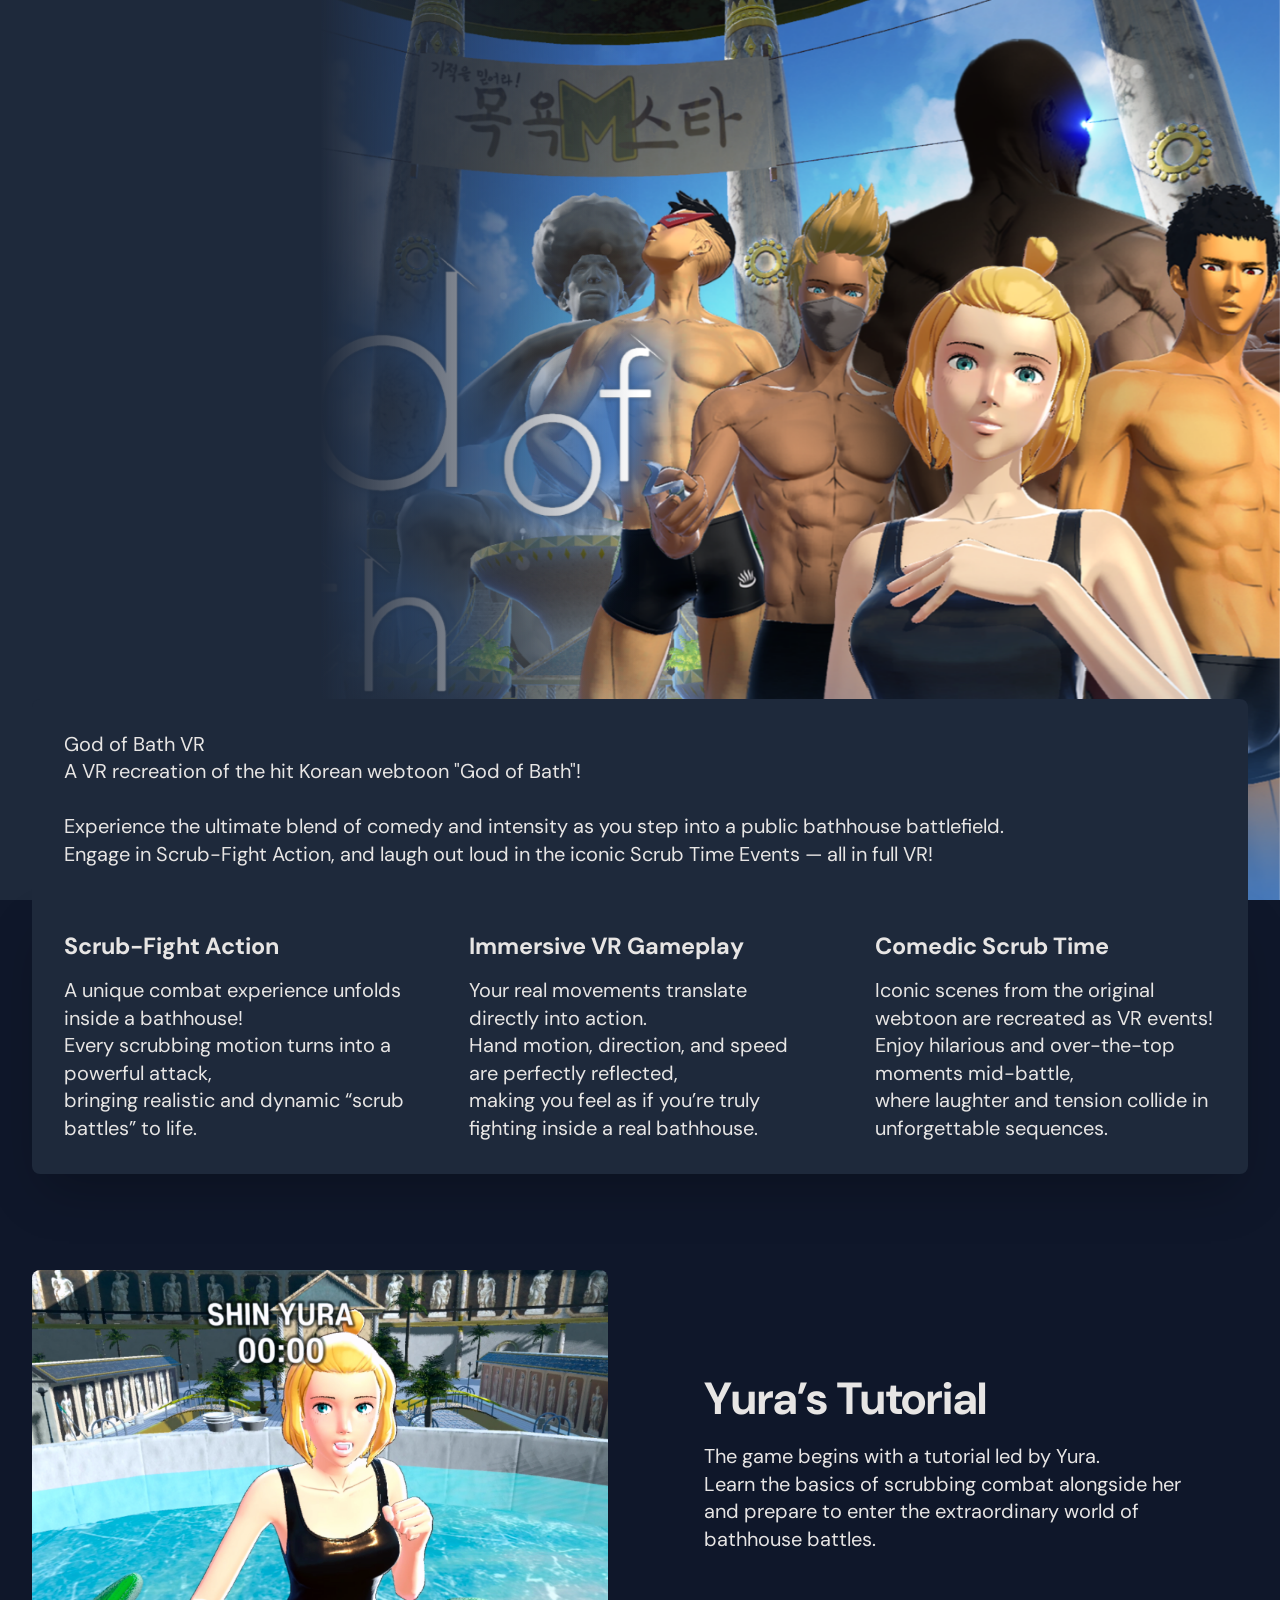
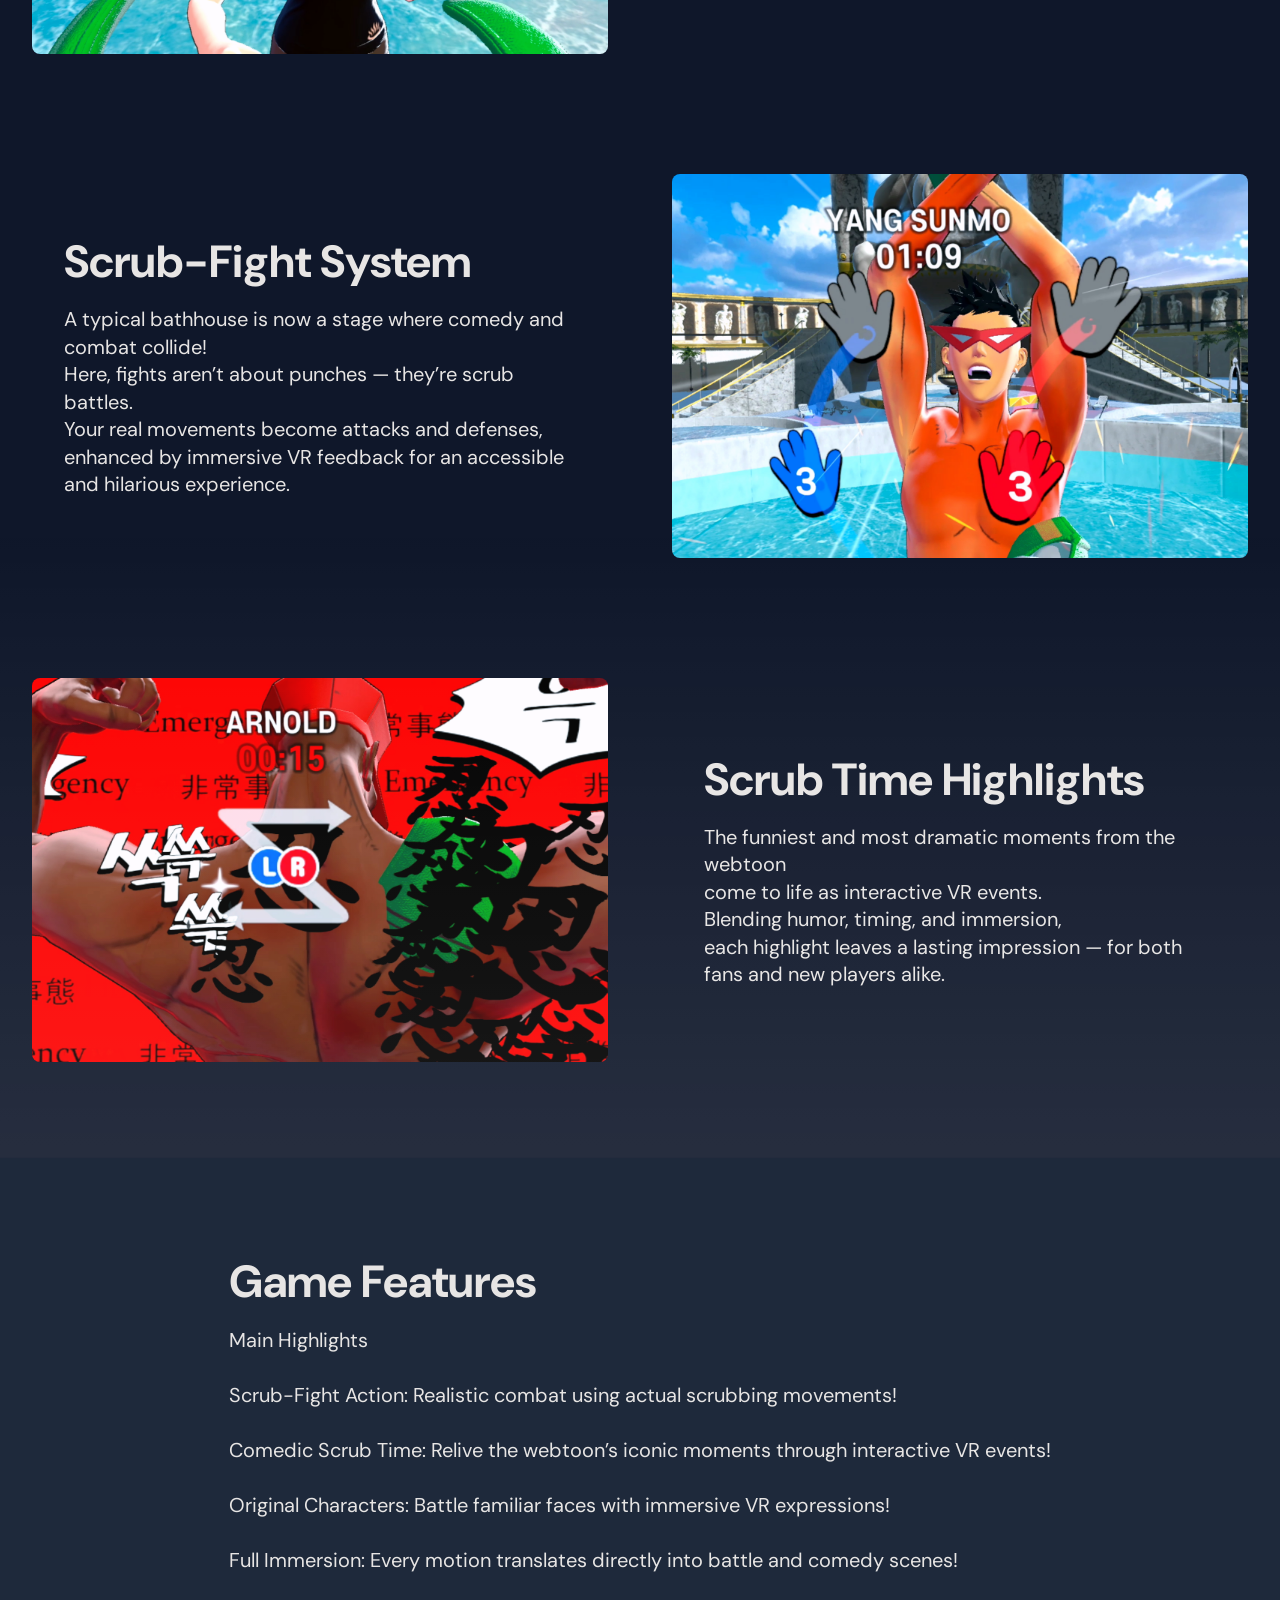
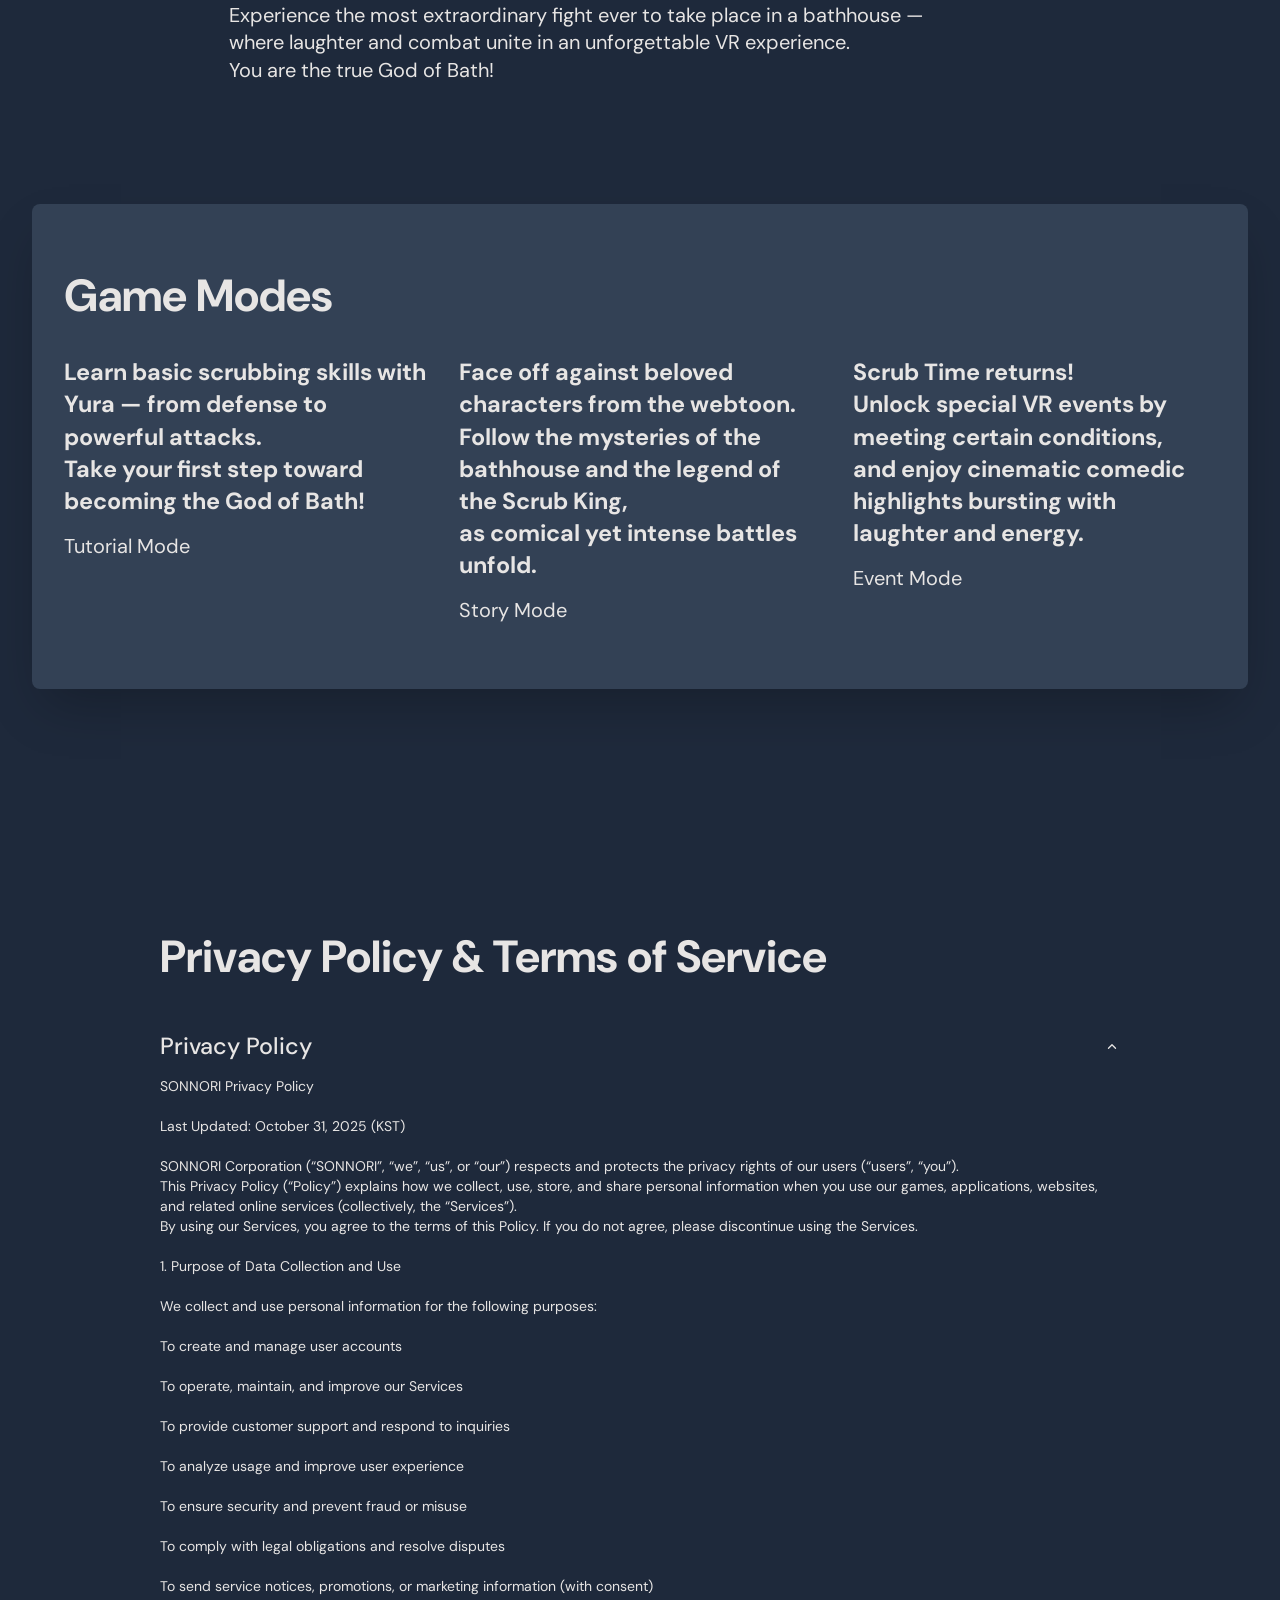
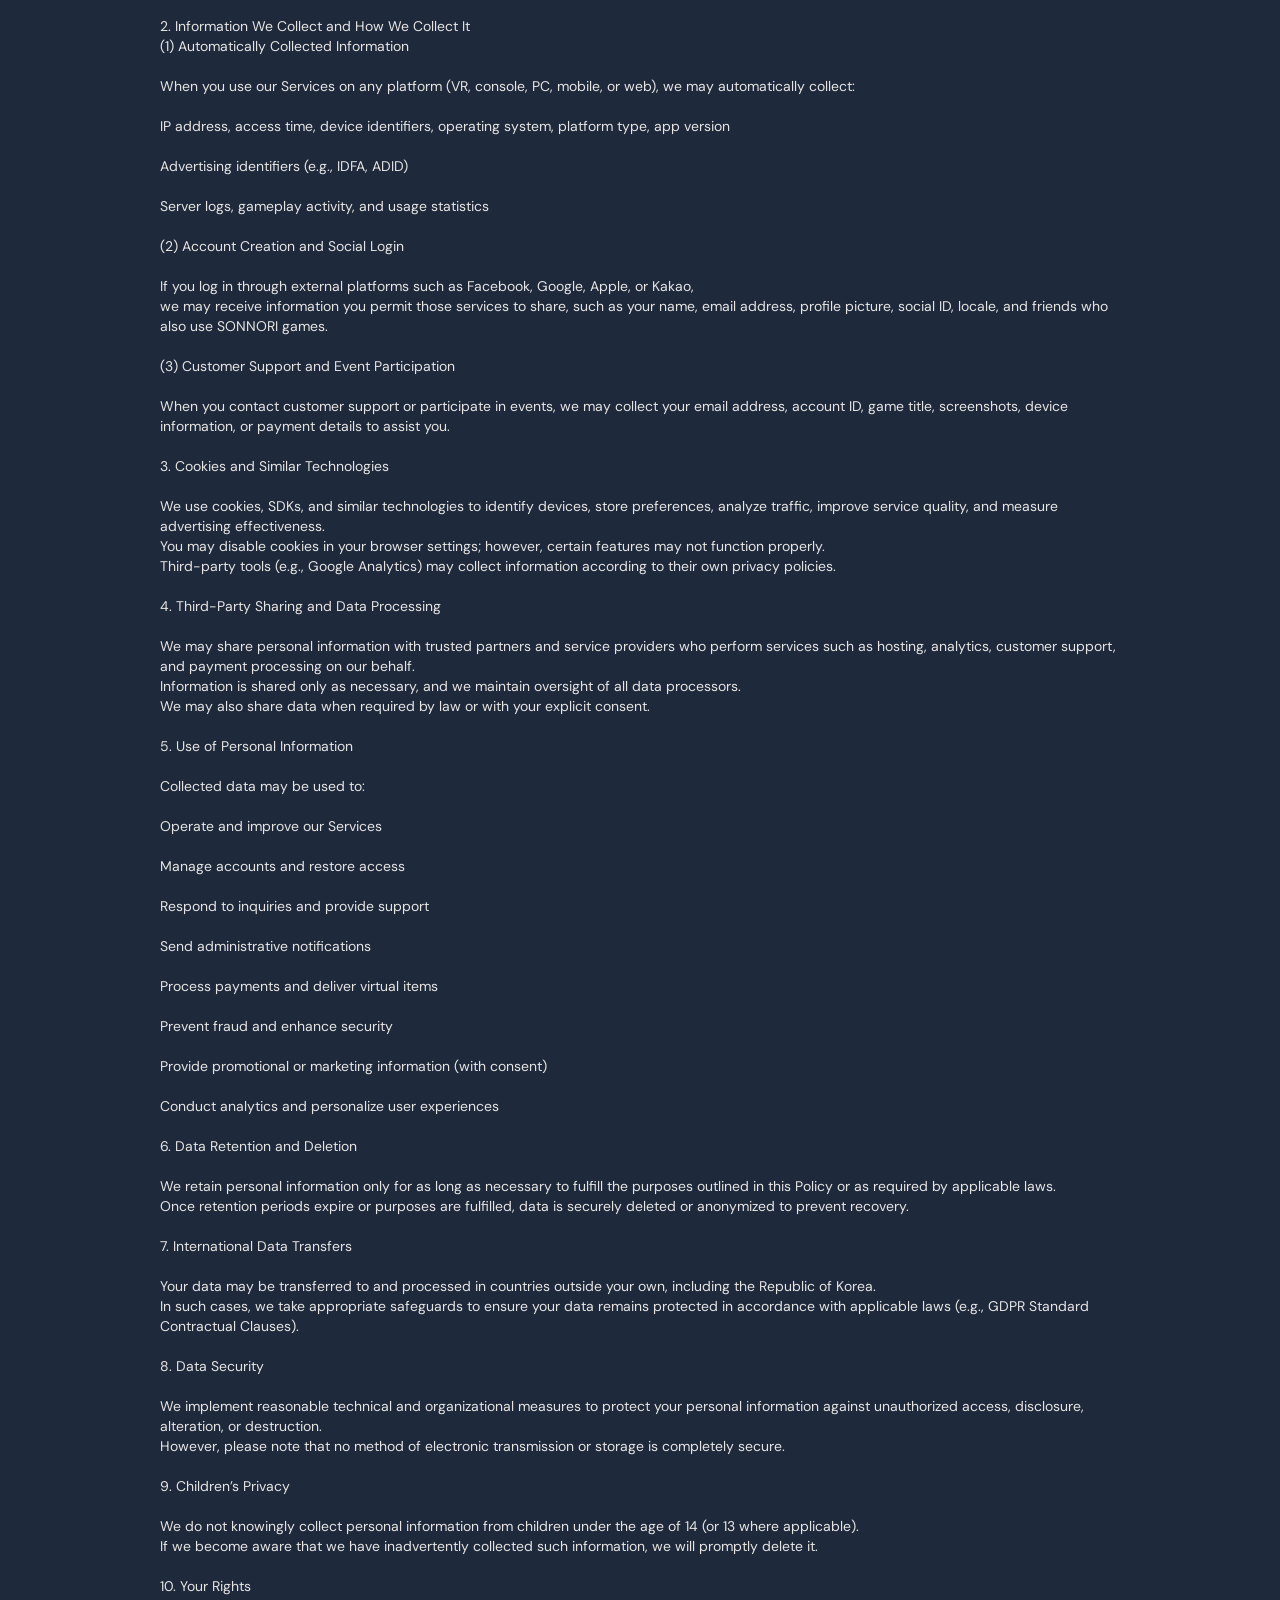
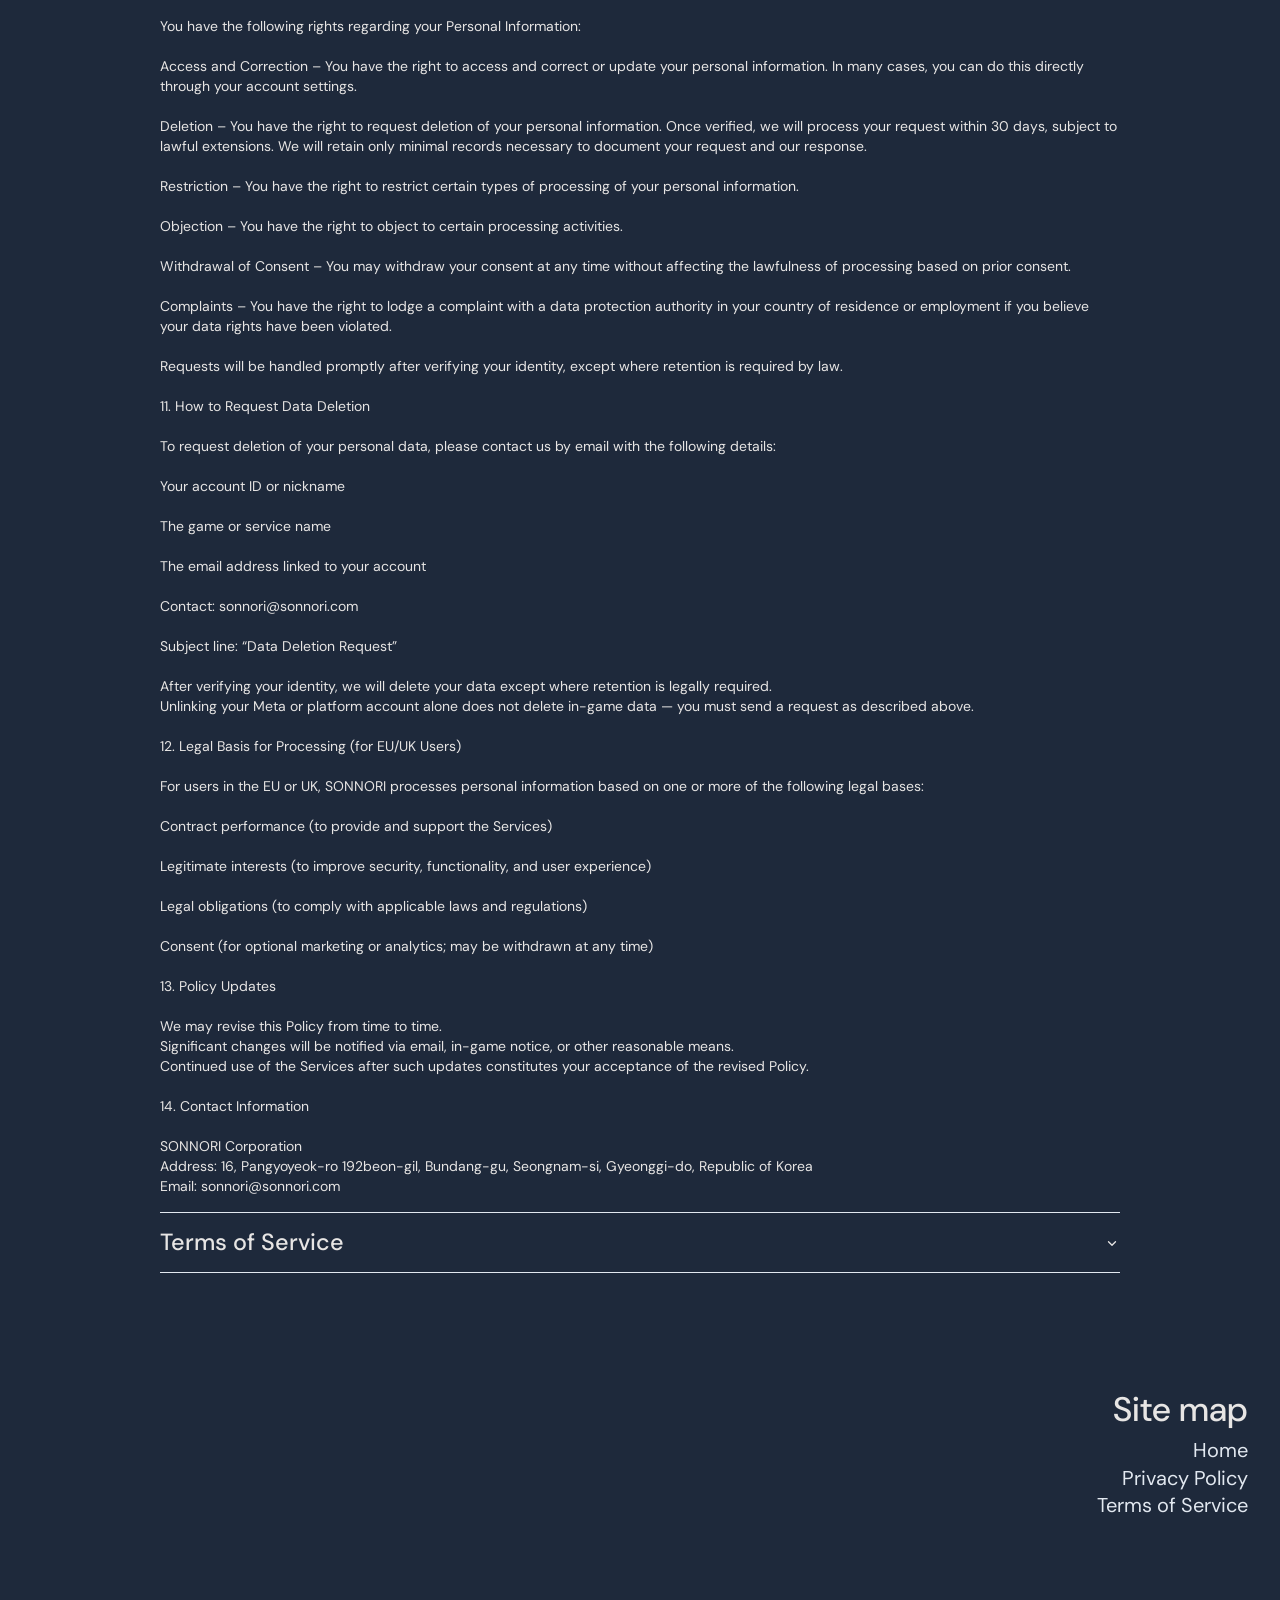
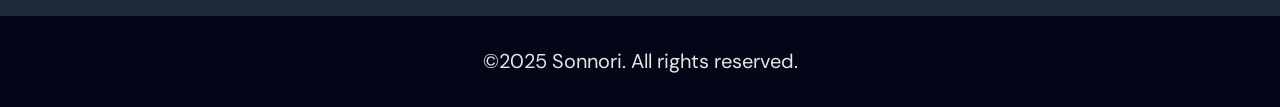
==== commit 1ae9a9ed: "v5 v5" ====
--- a/index.html
+++ b/index.html
@@ -2,7 +2,7 @@
 <html
   lang="en"
   data-ws-project="8547ca20-b809-4e8c-87bb-6caee6645ef7"
-  data-ws-last-published="2025-10-31T06:07:53.173Z"
+  data-ws-last-published="2025-10-31T06:22:27.711Z"
 >
   <head>
     <link
@@ -338,6 +338,7 @@
               </div>
             </div>
           </div>
+          <div id="policy" class="w-element"></div>
           <div
             id=""
             class="w-box c1c8jemz c13c1rcz cijb2yq c1t92kx1 cnmhoxx c9wo6r0 c169sxda c864stt c55zyem c9wdc4s"
@@ -363,17 +364,15 @@
                   >
                     <button
                       type="button"
-                      aria-controls="radix-:R5je:"
+                      aria-controls="radix-:R5ke:"
                       aria-expanded="true"
                       data-state="open"
                       data-orientation="vertical"
-                      id="radix-:R1je:"
+                      id="radix-:R1ke:"
                       class="w-item-trigger c1qt0b6t c1c8jemz c7x3k4p crym241 c3qfzb7 cwe8ben c172avlw c1ydgp3q cnbyl9u c10f0p4t c1y8m7dz cfvl5z2 cp8r0f8"
                       data-radix-collection-item=""
                     >
-                      <div id="policy" class="w-text cr73itr">
-                        Privacy Policy
-                      </div>
+                      <div id="" class="w-text cr73itr">Privacy Policy</div>
                       <div
                         class="w-box c1c8pyju c1k6g2u9 czsxqbg ctuvkzm c1o218ir cq5ng8q c1zza81"
                       >
@@ -396,9 +395,9 @@
                   </h3>
                   <div
                     data-state="open"
-                    id="radix-:R5je:"
+                    id="radix-:R5ke:"
                     role="region"
-                    aria-labelledby="radix-:R1je:"
+                    aria-labelledby="radix-:R1ke:"
                     data-orientation="vertical"
                     class="w-item-content c1cxw4op cgs0l91 cnbyl9u czrghi7 c177z8tr"
                     style="
@@ -557,11 +556,11 @@
                   >
                     <button
                       type="button"
-                      aria-controls="radix-:R6je:"
+                      aria-controls="radix-:R6ke:"
                       aria-expanded="false"
                       data-state="closed"
                       data-orientation="vertical"
-                      id="radix-:R2je:"
+                      id="radix-:R2ke:"
                       class="w-item-trigger c1qt0b6t c1c8jemz c7x3k4p crym241 c3qfzb7 cwe8ben c172avlw c1ydgp3q cnbyl9u c10f0p4t c1y8m7dz cfvl5z2 cp8r0f8"
                       data-radix-collection-item=""
                     >
@@ -590,10 +589,10 @@
                   </h3>
                   <div
                     data-state="closed"
-                    id="radix-:R6je:"
+                    id="radix-:R6ke:"
                     hidden=""
                     role="region"
-                    aria-labelledby="radix-:R2je:"
+                    aria-labelledby="radix-:R2ke:"
                     data-orientation="vertical"
                     class="w-item-content c1cxw4op cgs0l91 cnbyl9u czrghi7 c177z8tr"
                     style="
@@ -662,13 +661,13 @@
       {}
     </script>
     <script
-      src="/assets/entries/entry-server-routing.CFpFEH5N.js"
+      src="/assets/entries/entry-server-routing.BzOKkdfc.js"
       type="module"
       async
     ></script>
     <link
       rel="modulepreload"
-      href="/assets/entries/pages_index.DYHrOwr2.js"
+      href="/assets/entries/pages_index.HrSPqTQH.js"
       as="script"
       type="text/javascript"
     />
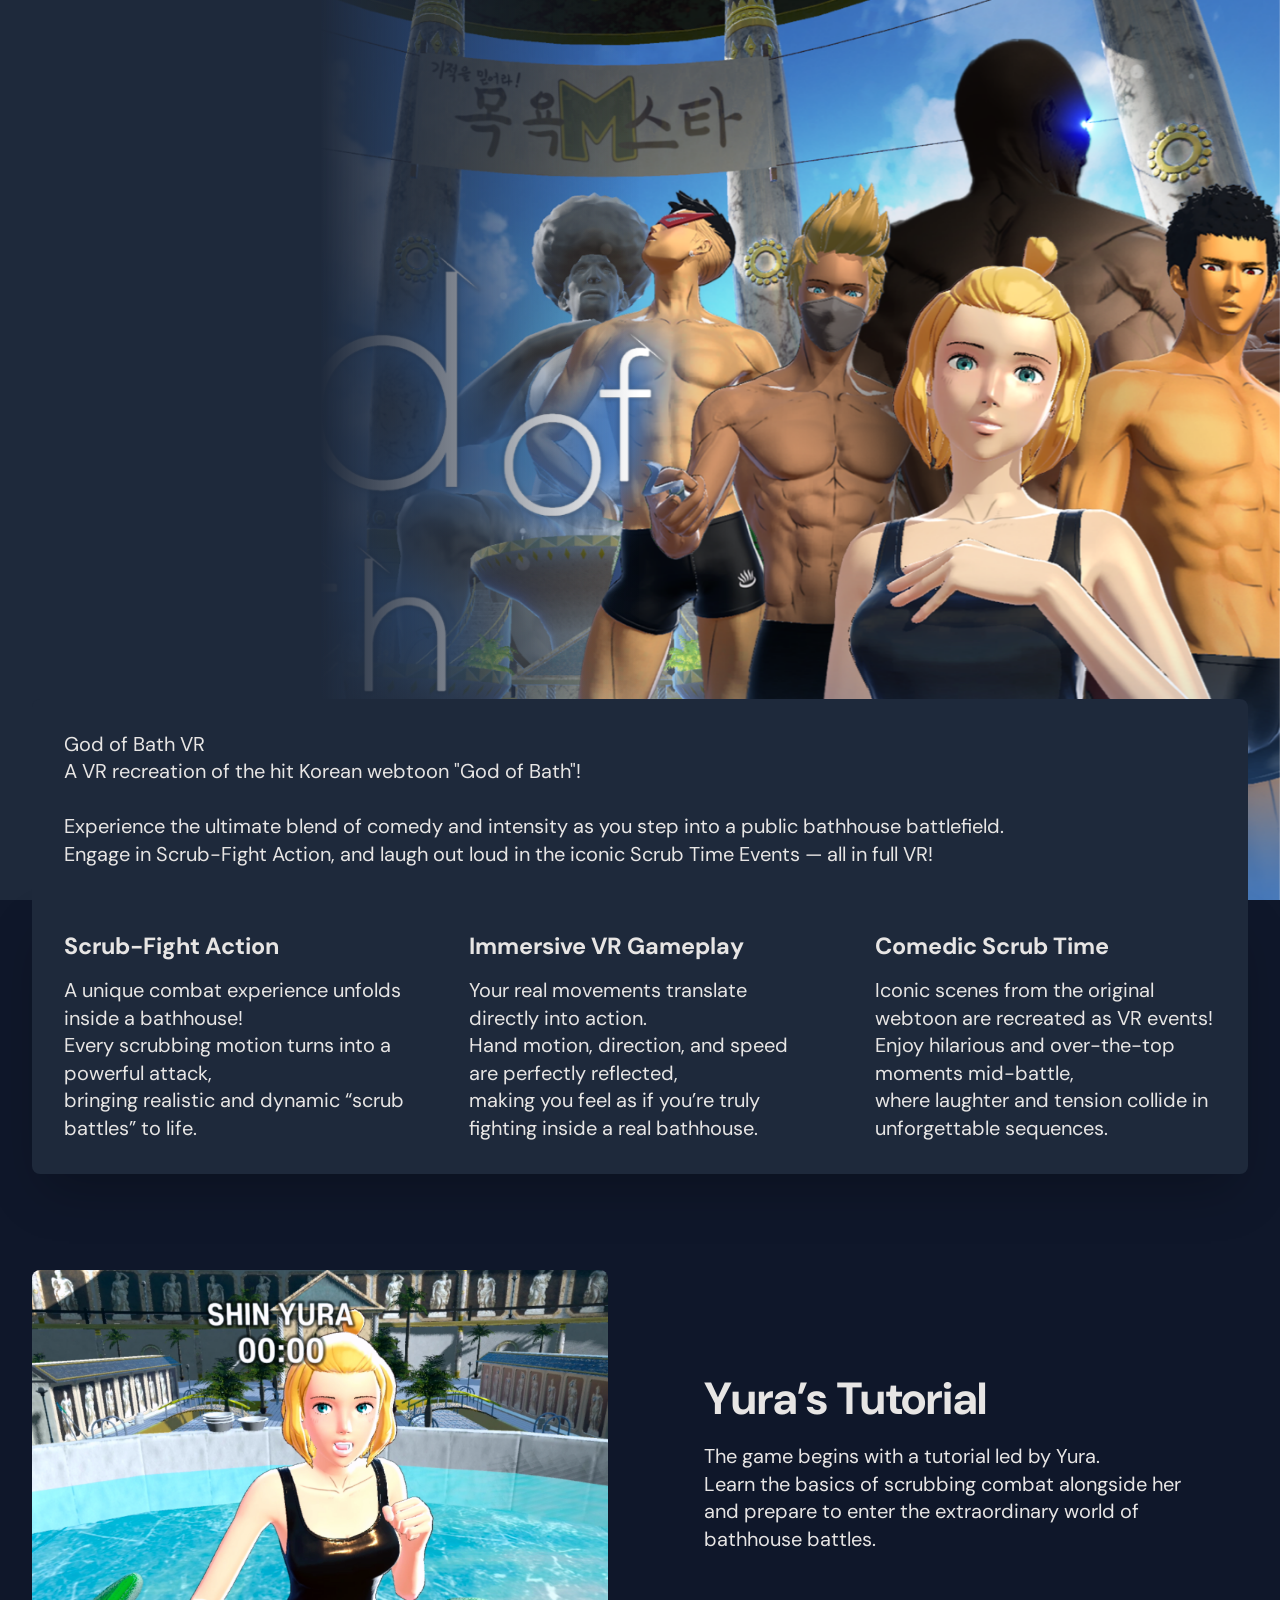
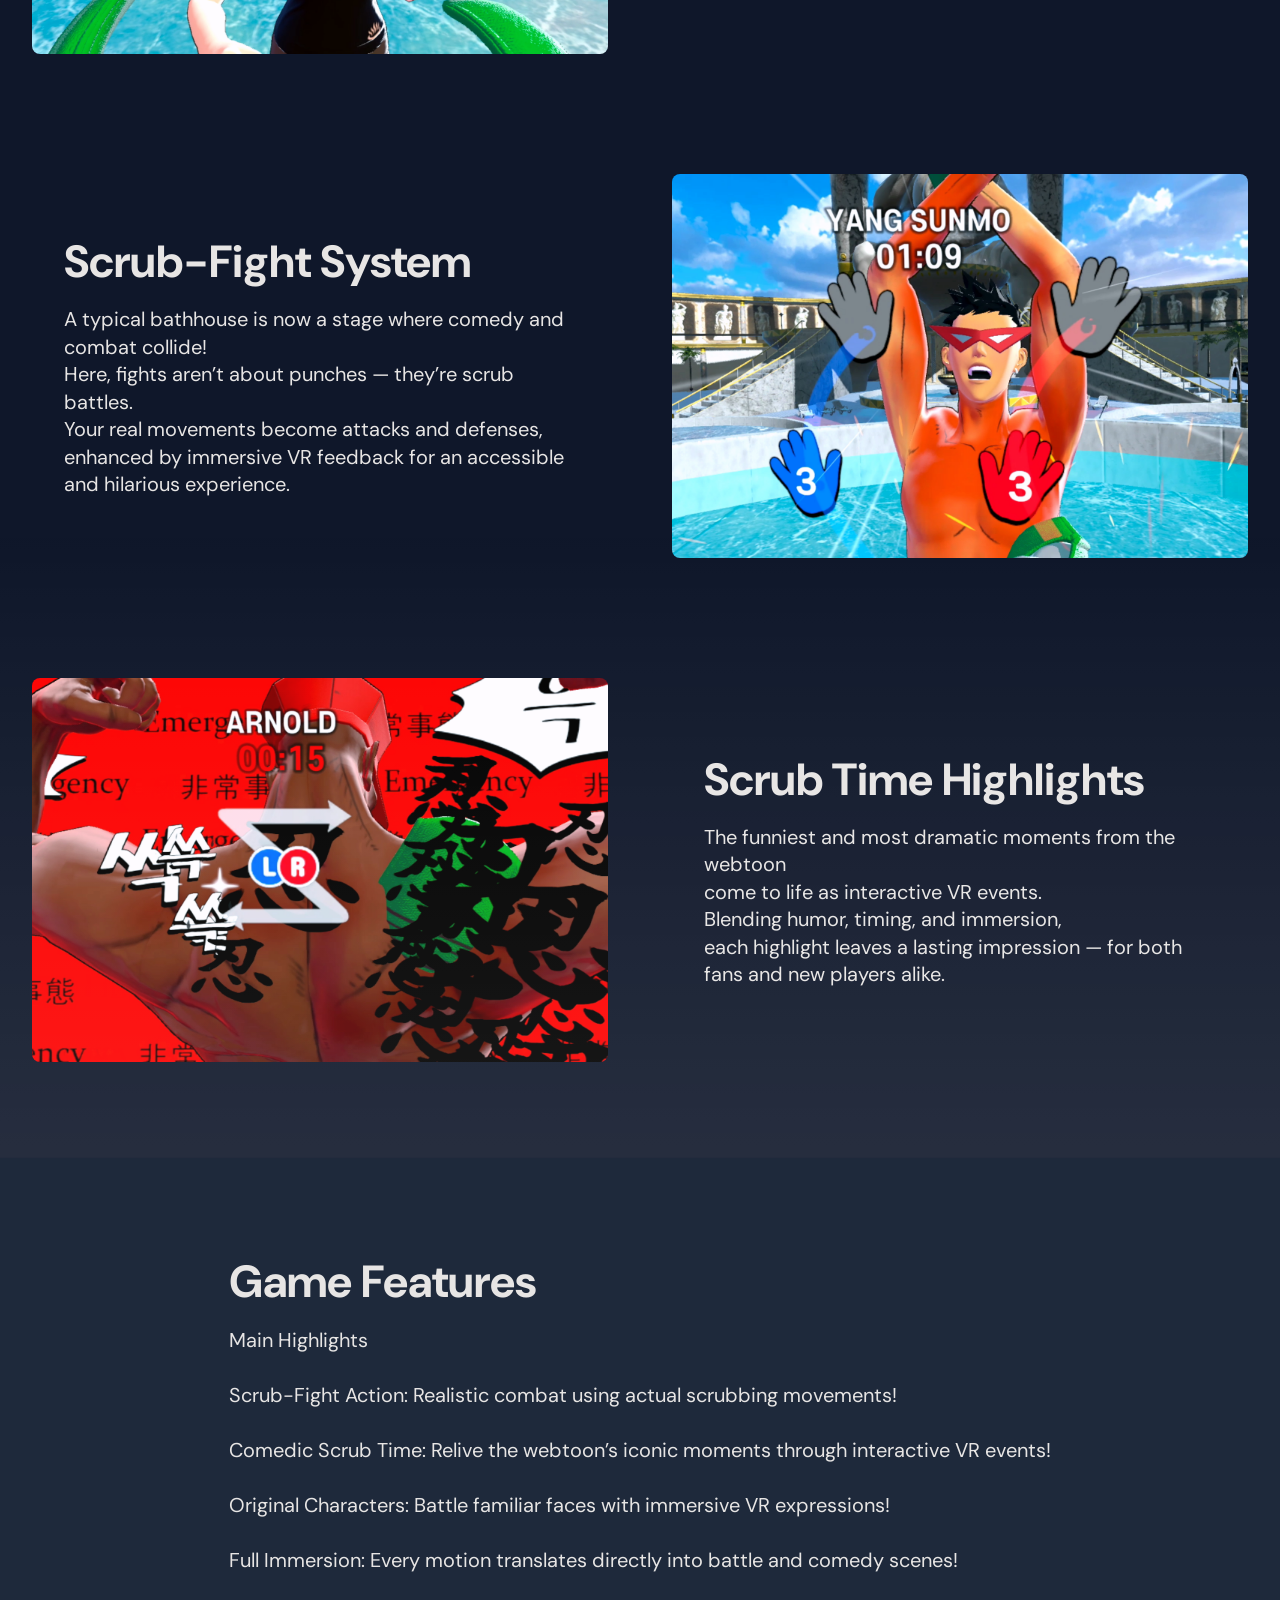
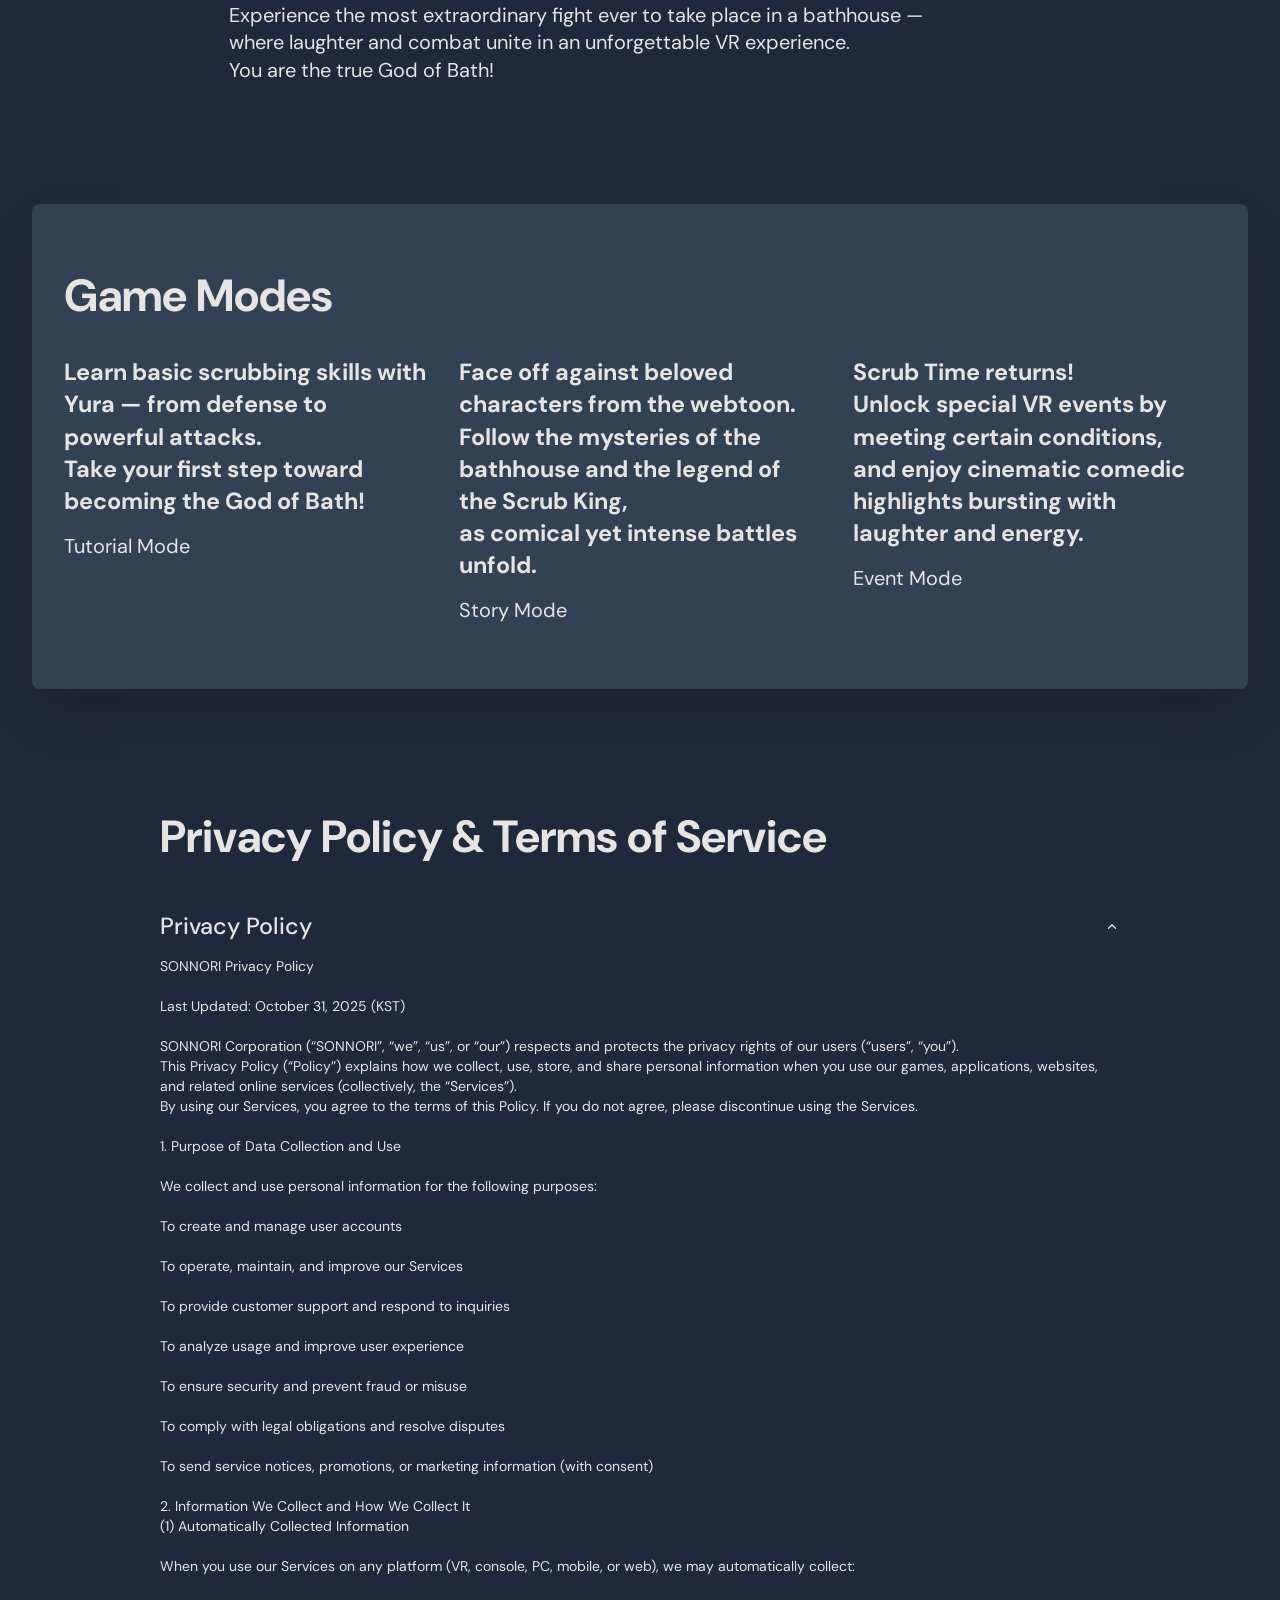
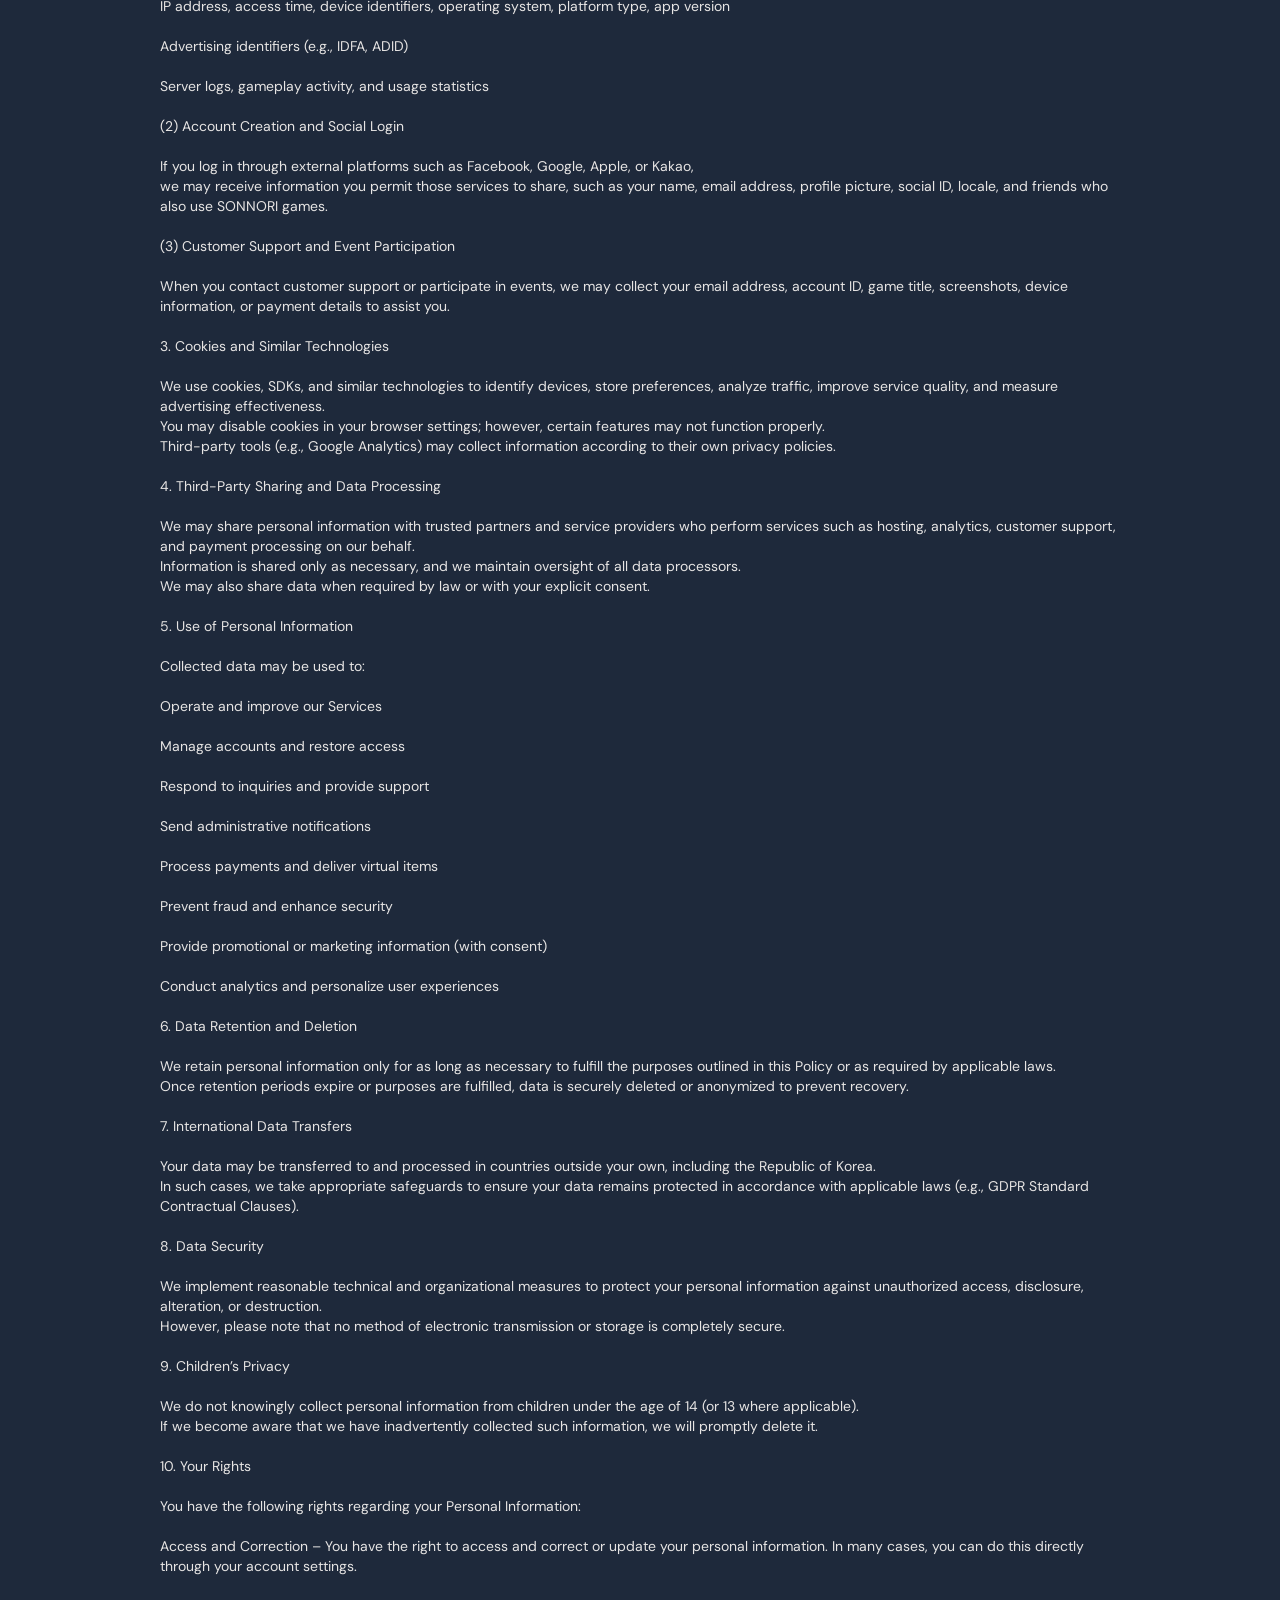
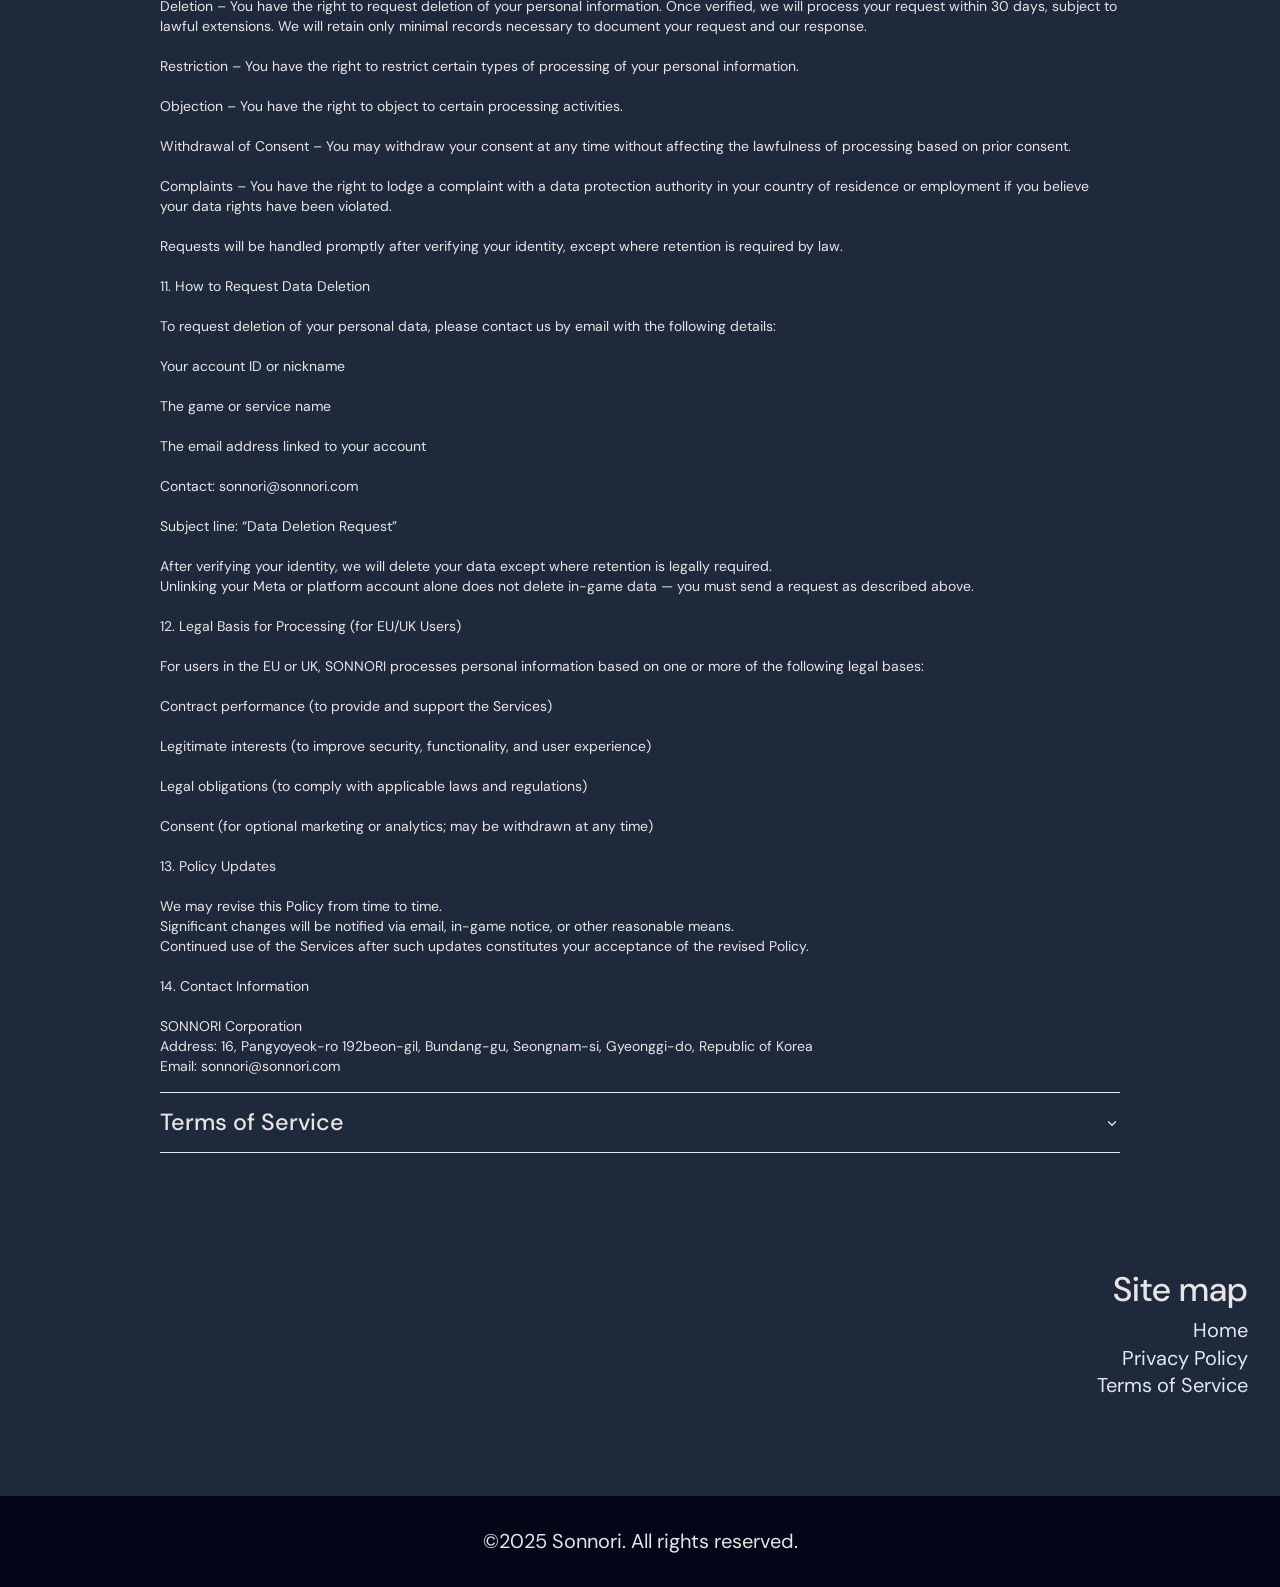
==== commit f410ee45: "v8 v8" ====
--- a/index.html
+++ b/index.html
@@ -2,7 +2,7 @@
 <html
   lang="en"
   data-ws-project="8547ca20-b809-4e8c-87bb-6caee6645ef7"
-  data-ws-last-published="2025-10-31T06:22:27.711Z"
+  data-ws-last-published="2025-10-31T06:59:40.793Z"
 >
   <head>
     <link
@@ -338,7 +338,6 @@
               </div>
             </div>
           </div>
-          <div id="policy" class="w-element"></div>
           <div
             id=""
             class="w-box c1c8jemz c13c1rcz cijb2yq c1t92kx1 cnmhoxx c9wo6r0 c169sxda c864stt c55zyem c9wdc4s"
@@ -364,15 +363,17 @@
                   >
                     <button
                       type="button"
-                      aria-controls="radix-:R5ke:"
+                      aria-controls="radix-:R5je:"
                       aria-expanded="true"
                       data-state="open"
                       data-orientation="vertical"
-                      id="radix-:R1ke:"
+                      id="radix-:R1je:"
                       class="w-item-trigger c1qt0b6t c1c8jemz c7x3k4p crym241 c3qfzb7 cwe8ben c172avlw c1ydgp3q cnbyl9u c10f0p4t c1y8m7dz cfvl5z2 cp8r0f8"
                       data-radix-collection-item=""
                     >
-                      <div id="" class="w-text cr73itr">Privacy Policy</div>
+                      <div id="privacy" class="w-text cr73itr">
+                        Privacy Policy
+                      </div>
                       <div
                         class="w-box c1c8pyju c1k6g2u9 czsxqbg ctuvkzm c1o218ir cq5ng8q c1zza81"
                       >
@@ -395,9 +396,9 @@
                   </h3>
                   <div
                     data-state="open"
-                    id="radix-:R5ke:"
+                    id="radix-:R5je:"
                     role="region"
-                    aria-labelledby="radix-:R1ke:"
+                    aria-labelledby="radix-:R1je:"
                     data-orientation="vertical"
                     class="w-item-content c1cxw4op cgs0l91 cnbyl9u czrghi7 c177z8tr"
                     style="
@@ -556,11 +557,11 @@
                   >
                     <button
                       type="button"
-                      aria-controls="radix-:R6ke:"
+                      aria-controls="radix-:R6je:"
                       aria-expanded="false"
                       data-state="closed"
                       data-orientation="vertical"
-                      id="radix-:R2ke:"
+                      id="radix-:R2je:"
                       class="w-item-trigger c1qt0b6t c1c8jemz c7x3k4p crym241 c3qfzb7 cwe8ben c172avlw c1ydgp3q cnbyl9u c10f0p4t c1y8m7dz cfvl5z2 cp8r0f8"
                       data-radix-collection-item=""
                     >
@@ -589,10 +590,10 @@
                   </h3>
                   <div
                     data-state="closed"
-                    id="radix-:R6ke:"
+                    id="radix-:R6je:"
                     hidden=""
                     role="region"
-                    aria-labelledby="radix-:R2ke:"
+                    aria-labelledby="radix-:R2je:"
                     data-orientation="vertical"
                     class="w-item-content c1cxw4op cgs0l91 cnbyl9u czrghi7 c177z8tr"
                     style="
@@ -615,7 +616,7 @@
               >Site map</label
             ><a href="#home" class="w-element c2le623 c1g2z55z c19eb01u">Home</a
             ><a
-              href="#policy"
+              href="#privacy"
               class="w-element c2le623 c1q252k9 c1bgsggy c1gzloi0 ck1e0df c1g2z55z c19eb01u"
               >Privacy Policy</a
             ><a
@@ -661,13 +662,13 @@
       {}
     </script>
     <script
-      src="/assets/entries/entry-server-routing.BzOKkdfc.js"
+      src="/assets/entries/entry-server-routing.D6Ro8dIh.js"
       type="module"
       async
     ></script>
     <link
       rel="modulepreload"
-      href="/assets/entries/pages_index.HrSPqTQH.js"
+      href="/assets/entries/pages_index.zsTsTo5a.js"
       as="script"
       type="text/javascript"
     />
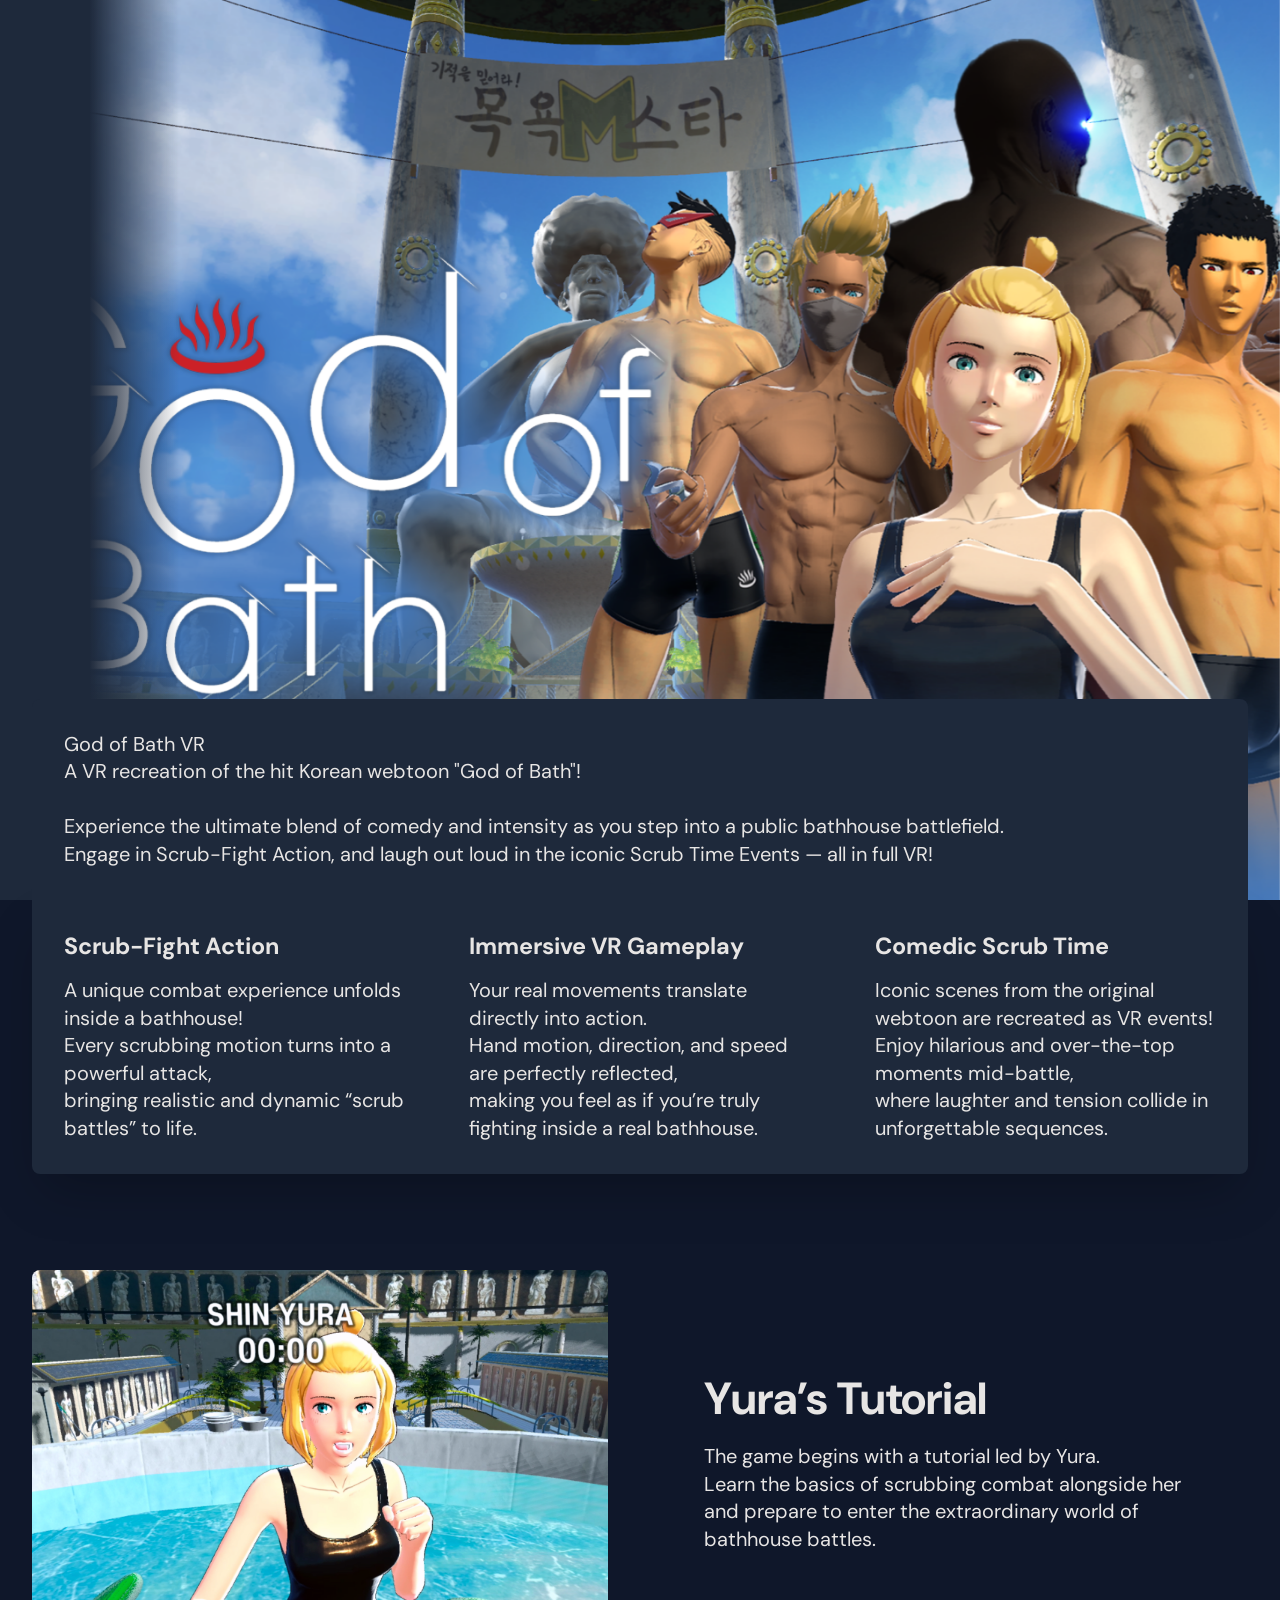
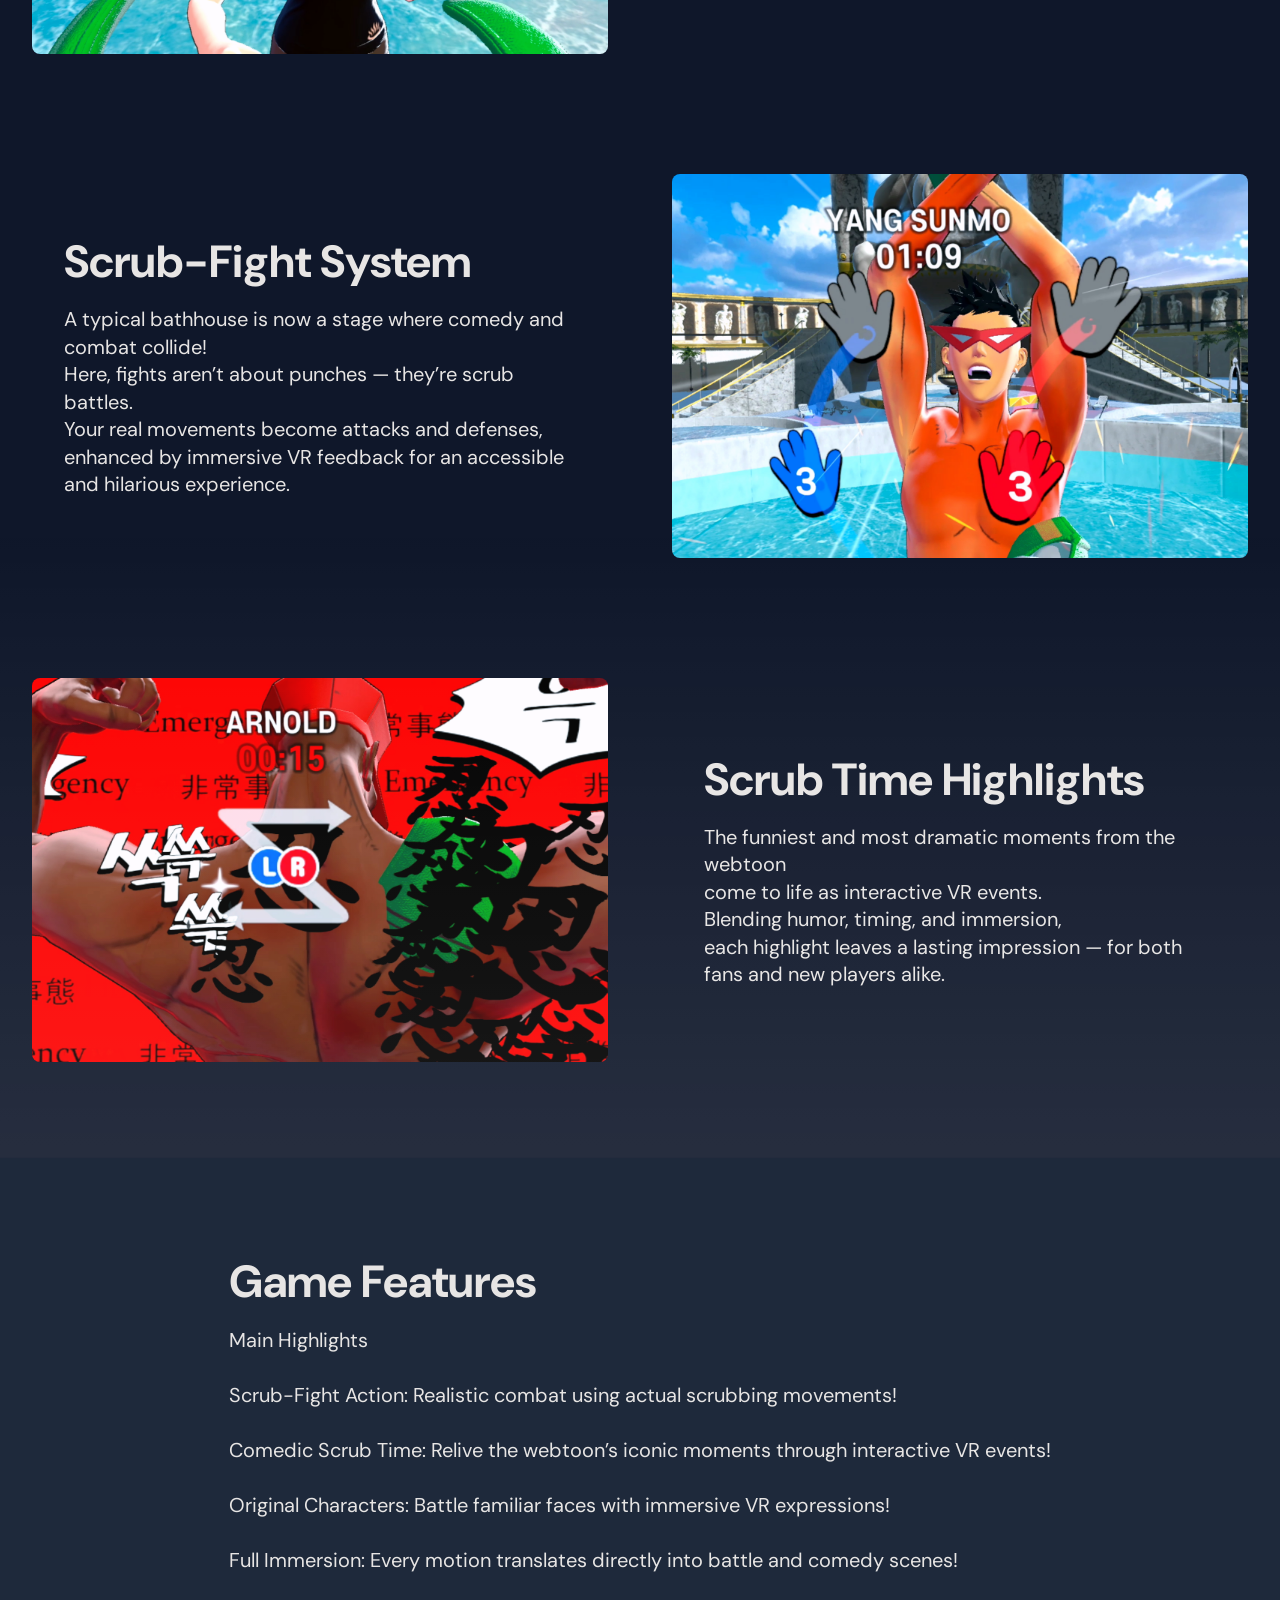
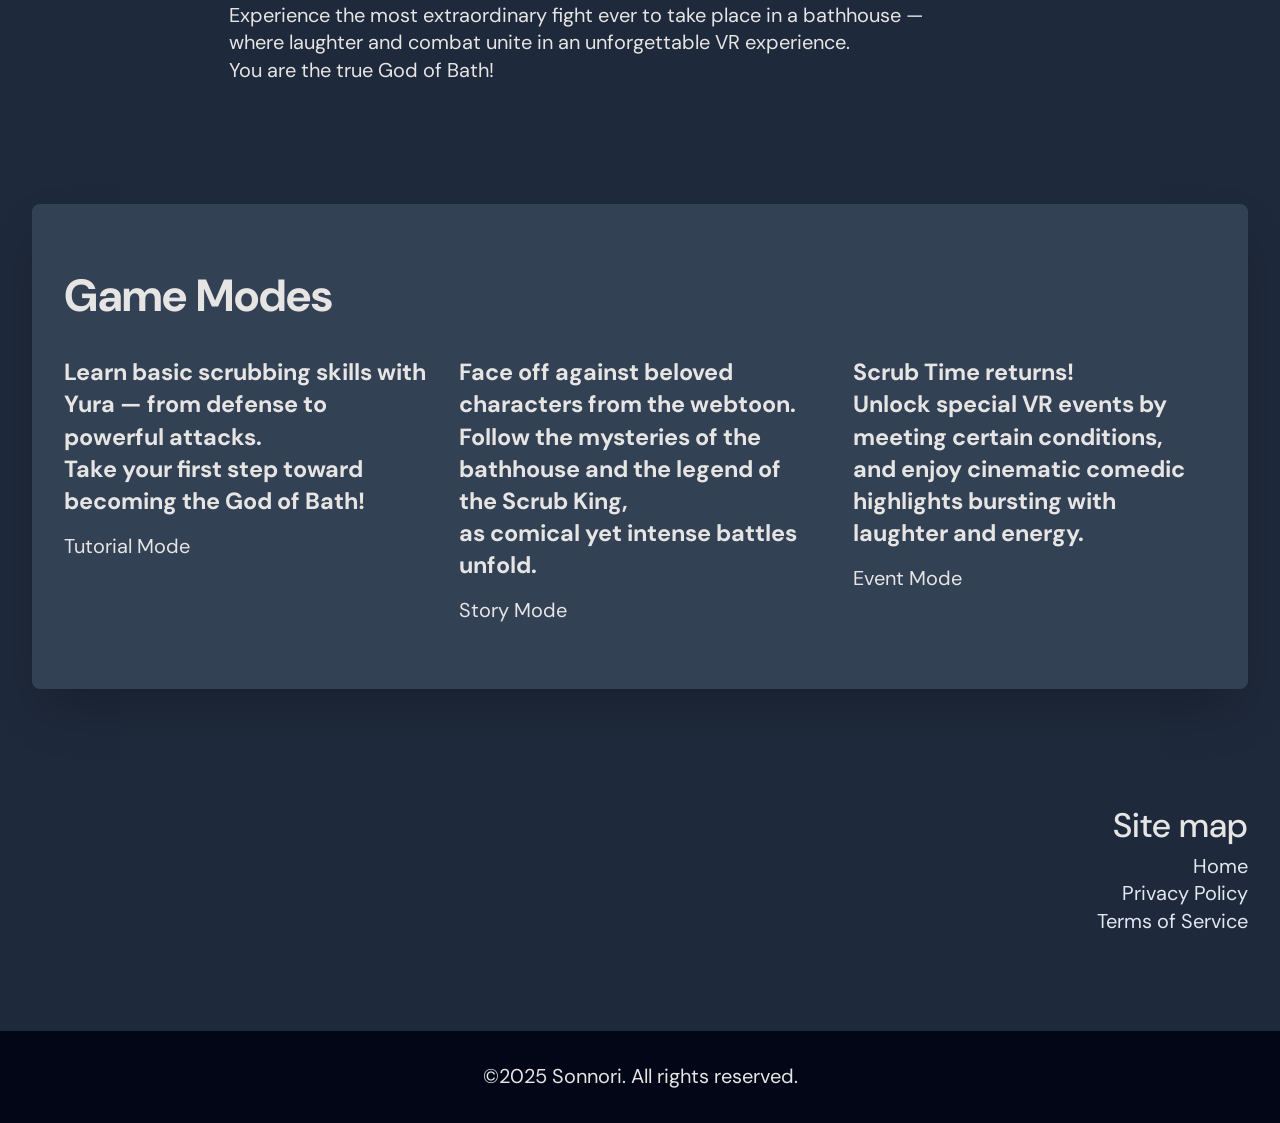
==== commit b37ba8de: "v9 v9" ====
--- a/index.html
+++ b/index.html
@@ -2,13 +2,13 @@
 <html
   lang="en"
   data-ws-project="8547ca20-b809-4e8c-87bb-6caee6645ef7"
-  data-ws-last-published="2025-10-31T06:59:40.793Z"
+  data-ws-last-published="2025-10-31T07:29:23.222Z"
 >
   <head>
     <link
       rel="stylesheet"
       type="text/css"
-      href="/assets/static/app_generated_index-6937cd5a.tc-u0kqC.css"
+      href="/assets/static/app_generated_index-6937cd5a.CupxJIEb.css"
     />
     <meta charset="UTF-8" />
     <meta name="viewport" content="width=device-width,initial-scale=1" />
@@ -64,7 +64,7 @@
           />
         </div>
         <div
-          class="w-box c19z14fw c1ykavy9 c1afzyjo c5efymf c1vbma3k cejlizh c5907qc ccctj0j c1y4gjg0 c1h5efyf coyp8mn c15lygjs cjpphft c1khtt2p c1hvqd8j c1rdh74g cnd45u6 c3ecpd8 c1jpfbd4 c122gbsm c1t47eex cy687ze c4f875n"
+          class="w-box c19z14fw c1ykavy9 c1afzyjo c5efymf c1vbma3k cejlizh c5907qc ccctj0j c1y4gjg0 c1h5efyf coyp8mn c15lygjs c15zeq6n cjpphft c1khtt2p c1hvqd8j c1rdh74g cnd45u6 c3ecpd8 c1jpfbd4 c122gbsm c1t47eex cy687ze c4f875n"
         ></div>
         <div
           class="w-box c1c8jemz c13c1rcz c3pil9t c1sw5vaj cqqbnux c5883k2 c17y9rm9 c864stt c1jv4rw7 c1ilkjht c1q4qaxe c64jue3"
@@ -335,277 +335,6 @@
                   highlights bursting with laughter and energy.
                 </h3>
                 <p class="w-paragraph c1mgpq5k ci1d6oe">Event Mode</p>
-              </div>
-            </div>
-          </div>
-          <div
-            id=""
-            class="w-box c1c8jemz c13c1rcz cijb2yq c1t92kx1 cnmhoxx c9wo6r0 c169sxda c864stt c55zyem c9wdc4s"
-          >
-            <h2
-              id=""
-              class="w-heading c1mgpq5k ci1d6oe c185in4y c1p0zjl cisrg5r"
-            >
-              Privacy Policy &amp; Terms of Service
-            </h2>
-            <div class="w-accordion" data-orientation="vertical">
-              <div id="" class="w-element">
-                <div
-                  data-state="open"
-                  data-orientation="vertical"
-                  data-ws-index="0"
-                  class="w-item cxjql7y"
-                >
-                  <h3
-                    data-orientation="vertical"
-                    data-state="open"
-                    class="w-item-header c1c8jemz"
-                  >
-                    <button
-                      type="button"
-                      aria-controls="radix-:R5je:"
-                      aria-expanded="true"
-                      data-state="open"
-                      data-orientation="vertical"
-                      id="radix-:R1je:"
-                      class="w-item-trigger c1qt0b6t c1c8jemz c7x3k4p crym241 c3qfzb7 cwe8ben c172avlw c1ydgp3q cnbyl9u c10f0p4t c1y8m7dz cfvl5z2 cp8r0f8"
-                      data-radix-collection-item=""
-                    >
-                      <div id="privacy" class="w-text cr73itr">
-                        Privacy Policy
-                      </div>
-                      <div
-                        class="w-box c1c8pyju c1k6g2u9 czsxqbg ctuvkzm c1o218ir cq5ng8q c1zza81"
-                      >
-                        <div class="w-html-embed">
-                          <svg
-                            xmlns="http://www.w3.org/2000/svg"
-                            viewBox="0 0 16 16"
-                            fill="currentColor"
-                            width="100%"
-                            height="100%"
-                            style="display: block"
-                          >
-                            <path
-                              d="M4.04 6.284a.65.65 0 0 1 .92.001L8 9.335l3.04-3.05a.65.65 0 1 1 .921.918l-3.5 3.512a.65.65 0 0 1-.921 0L4.039 7.203a.65.65 0 0 1 .001-.92Z"
-                            />
-                          </svg>
-                        </div>
-                      </div>
-                    </button>
-                  </h3>
-                  <div
-                    data-state="open"
-                    id="radix-:R5je:"
-                    role="region"
-                    aria-labelledby="radix-:R1je:"
-                    data-orientation="vertical"
-                    class="w-item-content c1cxw4op cgs0l91 cnbyl9u czrghi7 c177z8tr"
-                    style="
-                      --radix-accordion-content-height: var(
-                        --radix-collapsible-content-height
-                      );
-                      --radix-accordion-content-width: var(
-                        --radix-collapsible-content-width
-                      );
-                    "
-                  >
-                    SONNORI Privacy Policy<br /><br />Last Updated: October 31,
-                    2025 (KST)<br /><br />SONNORI Corporation (“SONNORI”, “we”,
-                    “us”, or “our”) respects and protects the privacy rights of
-                    our users (“users”, “you”).<br />This Privacy Policy
-                    (“Policy”) explains how we collect, use, store, and share
-                    personal information when you use our games, applications,
-                    websites, and related online services (collectively, the
-                    “Services”).<br />By using our Services, you agree to the
-                    terms of this Policy. If you do not agree, please
-                    discontinue using the Services.<br /><br />1. Purpose of
-                    Data Collection and Use<br /><br />We collect and use
-                    personal information for the following purposes:<br /><br />To
-                    create and manage user accounts<br /><br />To operate,
-                    maintain, and improve our Services<br /><br />To provide
-                    customer support and respond to inquiries<br /><br />To
-                    analyze usage and improve user experience<br /><br />To
-                    ensure security and prevent fraud or misuse<br /><br />To
-                    comply with legal obligations and resolve disputes<br /><br />To
-                    send service notices, promotions, or marketing information
-                    (with consent)<br /><br />2. Information We Collect and How
-                    We Collect It<br />(1) Automatically Collected
-                    Information<br /><br />When you use our Services on any
-                    platform (VR, console, PC, mobile, or web), we may
-                    automatically collect:<br /><br />IP address, access time,
-                    device identifiers, operating system, platform type, app
-                    version<br /><br />Advertising identifiers (e.g., IDFA,
-                    ADID)<br /><br />Server logs, gameplay activity, and usage
-                    statistics<br /><br />(2) Account Creation and Social
-                    Login<br /><br />If you log in through external platforms
-                    such as Facebook, Google, Apple, or Kakao,<br />we may
-                    receive information you permit those services to share, such
-                    as your name, email address, profile picture, social ID,
-                    locale, and friends who also use SONNORI games.<br /><br />(3)
-                    Customer Support and Event Participation<br /><br />When you
-                    contact customer support or participate in events, we may
-                    collect your email address, account ID, game title,
-                    screenshots, device information, or payment details to
-                    assist you.<br /><br />3. Cookies and Similar
-                    Technologies<br /><br />We use cookies, SDKs, and similar
-                    technologies to identify devices, store preferences, analyze
-                    traffic, improve service quality, and measure advertising
-                    effectiveness.<br />You may disable cookies in your browser
-                    settings; however, certain features may not function
-                    properly.<br />Third-party tools (e.g., Google Analytics)
-                    may collect information according to their own privacy
-                    policies.<br /><br />4. Third-Party Sharing and Data
-                    Processing<br /><br />We may share personal information with
-                    trusted partners and service providers who perform services
-                    such as hosting, analytics, customer support, and payment
-                    processing on our behalf.<br />Information is shared only as
-                    necessary, and we maintain oversight of all data
-                    processors.<br />We may also share data when required by law
-                    or with your explicit consent.<br /><br />5. Use of Personal
-                    Information<br /><br />Collected data may be used to:<br /><br />Operate
-                    and improve our Services<br /><br />Manage accounts and
-                    restore access<br /><br />Respond to inquiries and provide
-                    support<br /><br />Send administrative notifications<br /><br />Process
-                    payments and deliver virtual items<br /><br />Prevent fraud
-                    and enhance security<br /><br />Provide promotional or
-                    marketing information (with consent)<br /><br />Conduct
-                    analytics and personalize user experiences<br /><br />6.
-                    Data Retention and Deletion<br /><br />We retain personal
-                    information only for as long as necessary to fulfill the
-                    purposes outlined in this Policy or as required by
-                    applicable laws.<br />Once retention periods expire or
-                    purposes are fulfilled, data is securely deleted or
-                    anonymized to prevent recovery.<br /><br />7. International
-                    Data Transfers<br /><br />Your data may be transferred to
-                    and processed in countries outside your own, including the
-                    Republic of Korea.<br />In such cases, we take appropriate
-                    safeguards to ensure your data remains protected in
-                    accordance with applicable laws (e.g., GDPR Standard
-                    Contractual Clauses).<br /><br />8. Data Security<br /><br />We
-                    implement reasonable technical and organizational measures
-                    to protect your personal information against unauthorized
-                    access, disclosure, alteration, or destruction.<br />However,
-                    please note that no method of electronic transmission or
-                    storage is completely secure.<br /><br />9. Children’s
-                    Privacy<br /><br />We do not knowingly collect personal
-                    information from children under the age of 14 (or 13 where
-                    applicable).<br />If we become aware that we have
-                    inadvertently collected such information, we will promptly
-                    delete it.<br /><br />10. Your Rights<br /><br />You have
-                    the following rights regarding your Personal Information:<br /><br />Access
-                    and Correction – You have the right to access and correct or
-                    update your personal information. In many cases, you can do
-                    this directly through your account settings.<br /><br />Deletion
-                    – You have the right to request deletion of your personal
-                    information. Once verified, we will process your request
-                    within 30 days, subject to lawful extensions. We will retain
-                    only minimal records necessary to document your request and
-                    our response.<br /><br />Restriction – You have the right to
-                    restrict certain types of processing of your personal
-                    information.<br /><br />Objection – You have the right to
-                    object to certain processing activities.<br /><br />Withdrawal
-                    of Consent – You may withdraw your consent at any time
-                    without affecting the lawfulness of processing based on
-                    prior consent.<br /><br />Complaints – You have the right to
-                    lodge a complaint with a data protection authority in your
-                    country of residence or employment if you believe your data
-                    rights have been violated.<br /><br />Requests will be
-                    handled promptly after verifying your identity, except where
-                    retention is required by law.<br /><br />11. How to Request
-                    Data Deletion<br /><br />To request deletion of your
-                    personal data, please contact us by email with the following
-                    details:<br /><br />Your account ID or nickname<br /><br />The
-                    game or service name<br /><br />The email address linked to
-                    your account<br /><br />Contact: sonnori@sonnori.com<br /><br />Subject
-                    line: “Data Deletion Request”<br /><br />After verifying
-                    your identity, we will delete your data except where
-                    retention is legally required.<br />Unlinking your Meta or
-                    platform account alone does not delete in-game data — you
-                    must send a request as described above.<br /><br />12. Legal
-                    Basis for Processing (for EU/UK Users)<br /><br />For users
-                    in the EU or UK, SONNORI processes personal information
-                    based on one or more of the following legal bases:<br /><br />Contract
-                    performance (to provide and support the Services)<br /><br />Legitimate
-                    interests (to improve security, functionality, and user
-                    experience)<br /><br />Legal obligations (to comply with
-                    applicable laws and regulations)<br /><br />Consent (for
-                    optional marketing or analytics; may be withdrawn at any
-                    time)<br /><br />13. Policy Updates<br /><br />We may revise
-                    this Policy from time to time.<br />Significant changes will
-                    be notified via email, in-game notice, or other reasonable
-                    means.<br />Continued use of the Services after such updates
-                    constitutes your acceptance of the revised Policy.<br /><br />14.
-                    Contact Information<br /><br />SONNORI Corporation<br />Address:
-                    16, Pangyoyeok-ro 192beon-gil, Bundang-gu, Seongnam-si,
-                    Gyeonggi-do, Republic of Korea<br />Email:
-                    sonnori@sonnori.com
-                  </div>
-                </div>
-              </div>
-              <div id="" class="w-element">
-                <div
-                  data-state="closed"
-                  data-orientation="vertical"
-                  data-ws-index="1"
-                  class="w-item cxjql7y"
-                >
-                  <h3
-                    data-orientation="vertical"
-                    data-state="closed"
-                    class="w-item-header c1c8jemz"
-                  >
-                    <button
-                      type="button"
-                      aria-controls="radix-:R6je:"
-                      aria-expanded="false"
-                      data-state="closed"
-                      data-orientation="vertical"
-                      id="radix-:R2je:"
-                      class="w-item-trigger c1qt0b6t c1c8jemz c7x3k4p crym241 c3qfzb7 cwe8ben c172avlw c1ydgp3q cnbyl9u c10f0p4t c1y8m7dz cfvl5z2 cp8r0f8"
-                      data-radix-collection-item=""
-                    >
-                      <div id="terms" class="w-text cr73itr">
-                        Terms of Service
-                      </div>
-                      <div
-                        class="w-box c1c8pyju c1k6g2u9 czsxqbg ctuvkzm c1o218ir cq5ng8q c1zza81"
-                      >
-                        <div class="w-html-embed">
-                          <svg
-                            xmlns="http://www.w3.org/2000/svg"
-                            viewBox="0 0 16 16"
-                            fill="currentColor"
-                            width="100%"
-                            height="100%"
-                            style="display: block"
-                          >
-                            <path
-                              d="M4.04 6.284a.65.65 0 0 1 .92.001L8 9.335l3.04-3.05a.65.65 0 1 1 .921.918l-3.5 3.512a.65.65 0 0 1-.921 0L4.039 7.203a.65.65 0 0 1 .001-.92Z"
-                            />
-                          </svg>
-                        </div>
-                      </div>
-                    </button>
-                  </h3>
-                  <div
-                    data-state="closed"
-                    id="radix-:R6je:"
-                    hidden=""
-                    role="region"
-                    aria-labelledby="radix-:R2je:"
-                    data-orientation="vertical"
-                    class="w-item-content c1cxw4op cgs0l91 cnbyl9u czrghi7 c177z8tr"
-                    style="
-                      --radix-accordion-content-height: var(
-                        --radix-collapsible-content-height
-                      );
-                      --radix-accordion-content-width: var(
-                        --radix-collapsible-content-width
-                      );
-                    "
-                  ></div>
-                </div>
               </div>
             </div>
           </div>
@@ -662,13 +391,13 @@
       {}
     </script>
     <script
-      src="/assets/entries/entry-server-routing.D6Ro8dIh.js"
+      src="/assets/entries/entry-server-routing.BqPRTO1e.js"
       type="module"
       async
     ></script>
     <link
       rel="modulepreload"
-      href="/assets/entries/pages_index.zsTsTo5a.js"
+      href="/assets/entries/pages_index.CcJuGZsp.js"
       as="script"
       type="text/javascript"
     />
--- a/assets/static/app_generated_index-6937cd5a.CupxJIEb.css
+++ b/assets/static/app_generated_index-6937cd5a.CupxJIEb.css
@@ -0,0 +1 @@
+@font-face{font-family:DM Sans;font-style:normal;font-weight:100 1000;font-display:swap;src:url(/assets/DMSans-VariableFont_opsz_wght_024TU8xKTl_JWSQ8iEN-W.ttf) format("truetype")}@layer presets{:root{display:grid;min-height:100%;font-family:Arial,Roboto,sans-serif;font-size:16px;line-height:1.2;white-space:pre-wrap;white-space-collapse:preserve}a.w-element,div.w-element{box-sizing:border-box;border-top-width:1px;border-right-width:1px;border-bottom-width:1px;border-left-width:1px;outline-width:1px}body.w-body{box-sizing:border-box;border-top-width:1px;border-right-width:1px;border-bottom-width:1px;border-left-width:1px;-webkit-font-smoothing:antialiased;-moz-osx-font-smoothing:grayscale;margin:0}a.w-link{box-sizing:border-box;border-top-width:1px;border-right-width:1px;border-bottom-width:1px;border-left-width:1px;outline-width:1px;display:inline-block}div.w-html-embed{display:contents;white-space:normal;white-space-collapse:collapse}div.w-box{box-sizing:border-box;border-top-width:1px;border-right-width:1px;border-bottom-width:1px;border-left-width:1px;outline-width:1px}nav.w-box{box-sizing:border-box;border-top-width:1px;border-right-width:1px;border-bottom-width:1px;border-left-width:1px;outline-width:1px}div.w-text{box-sizing:border-box;border-top-width:1px;border-right-width:1px;border-bottom-width:1px;border-left-width:1px;outline-width:1px;min-height:1em}b.w-bold-text{font-weight:700;box-sizing:border-box;border-top-width:1px;border-right-width:1px;border-bottom-width:1px;border-left-width:1px}h1.w-heading,h2.w-heading,h3.w-heading,p.w-paragraph{box-sizing:border-box;border-top-width:1px;border-right-width:1px;border-bottom-width:1px;border-left-width:1px;outline-width:1px}img.w-image{box-sizing:border-box;border-top-width:1px;border-right-width:1px;border-bottom-width:1px;border-left-width:1px;outline-width:1px;max-width:100%;display:block;height:auto}div.w-accordion,div.w-item{box-sizing:border-box;border-top-width:1px;border-right-width:1px;border-bottom-width:1px;border-left-width:1px;outline-width:1px}h3.w-item-header{box-sizing:border-box;border-top-width:1px;border-right-width:1px;border-bottom-width:1px;border-left-width:1px;outline-width:1px;margin-top:0;margin-bottom:0}button.w-item-trigger{font-family:inherit;font-size:100%;line-height:1.15;box-sizing:border-box;text-transform:none;background-color:transparent;background-image:none;border:0px solid rgba(226,232,240,1);margin:0;padding:0}div.w-item-content,form.w-webhook-form{box-sizing:border-box;border-top-width:1px;border-right-width:1px;border-bottom-width:1px;border-left-width:1px;outline-width:1px}label.w-input-label{box-sizing:border-box;border-top-width:1px;border-right-width:1px;border-bottom-width:1px;border-left-width:1px;outline-width:1px;display:block}input.w-text-input{font-family:inherit;font-size:100%;line-height:1.15;box-sizing:border-box;border-top-width:1px;border-right-width:1px;border-bottom-width:1px;border-left-width:1px;border-top-style:solid;border-right-style:solid;border-bottom-style:solid;border-left-style:solid;display:block;margin:0}textarea.w-text-area{font-family:inherit;font-size:100%;line-height:1.15;box-sizing:border-box;border-top-width:1px;border-right-width:1px;border-bottom-width:1px;border-left-width:1px;border-top-style:solid;border-right-style:solid;border-bottom-style:solid;border-left-style:solid;resize:none;display:block;margin:0}button.w-button{font-family:inherit;font-size:100%;line-height:1.15;box-sizing:border-box;border-top-width:1px;border-right-width:1px;border-bottom-width:1px;border-left-width:1px;border-top-style:solid;border-right-style:solid;border-bottom-style:solid;border-left-style:solid;text-transform:none;margin:0}label.w-label{box-sizing:border-box;border-top-width:1px;border-right-width:1px;border-bottom-width:1px;border-left-width:1px;outline-width:1px}}@media all{.c1c8jemz{display:flex}.c172avlw{justify-content:space-between}.c1lik8xy{height:3rem}.cwe8ben{align-items:center}.c1r8ilwd{max-width:1280px}.c55zyem{margin-left:auto}.c9wdc4s{margin-right:auto}.c19eb01u{text-decoration-line:none}.c3pil9t{column-gap:1rem}.c1sw5vaj{row-gap:1rem}.cxcaddt{background-color:transparent}.c14wtrye{display:none}.c1gfldl{justify-content:center}.csl90q0{border-top-left-radius:.375rem}.c1rmvnkk{border-top-right-radius:.375rem}.c1tgkfl0{border-bottom-right-radius:.375rem}.csq1ft1{border-bottom-left-radius:.375rem}.c1cxw4op{font-size:.875rem}.cgs0l91{line-height:1.25rem}.c10f0p4t{font-weight:500}.c1rnhgoy{height:2.5rem}.cubz4ox{width:2.5rem}.c1lsuhkv{border:0px solid rgba(226,232,240,1)}.c1cc90tq:focus-visible{outline-offset:2px}.cmmygn3:focus-visible{box-shadow:0 0 0 2px #fff,0 0 0 4px #94a3b8}.c671vlt:focus-visible{outline:2px solid transparent}.c1qkiczx:disabled{pointer-events:none}.c1df8957:disabled{opacity:.5}.c1qawp43:hover{background-color:#f1f5f9}.cygekbg:hover{color:#0f172a}.c19z14fw{position:fixed}.c5efymf{left:0}.c1x8rwk7{right:0}.c1ykavy9{top:0}.c1afzyjo{bottom:0}.c1t7nora{z-index:50}.ca0bhbf{background-color:#fffc}.c16o0ogf{-webkit-backdrop-filter:blur(4px);backdrop-filter:blur(4px)}.c13c1rcz{flex-direction:column}.cuui6fg{overflow-x:auto}.c5hnq5h{overflow-y:auto}.c864stt{width:100%}.c10noane{background-color:#fff}.c20ijre{box-shadow:0 10px 15px -3px #0000001a,0 4px 6px -4px #0000001a}.cqqbnux{position:relative}.c13sm8n9{max-width:24rem}.c7x3k4p{flex-grow:1}.c1t91fwy{border:1px solid rgba(226,232,240,1)}.cz576fg{padding:1.5rem}.cyqle8x{position:absolute}.c3jt4ca{right:1rem}.c1perb8d{top:1rem}.c1qpms3v{border-top-left-radius:.125rem}.c11w65dr{border-top-right-radius:.125rem}.c1xfbc79{border-bottom-right-radius:.125rem}.c99lfe1{border-bottom-left-radius:.125rem}.czu176{opacity:.7}.c1k6g2u9{height:1rem}.czsxqbg{width:1rem}.cyfpf3x{outline-offset:2px}.cvx40dd{outline:2px solid transparent}.c137inj5:hover{opacity:1}.cyu2d5t:focus{box-shadow:0 0 0 2px #fff,0 0 0 4px #94a3b8}.c1ght6g5{color:#997171}.c9wo6r0{padding-left:2rem}.c169sxda{padding-right:2rem}.c1u1pzz7{background-color:#f7fafc}.c80uf2k{background-image:linear-gradient(#fff,#fff),linear-gradient(135deg,#92fddc,#7d7ffb 31.94%,#ed72fe 64.24%,#fdd791)}.c3z0ga6{right:16px}.c1vjtxad{bottom:16px}.c1n7fpu7{background-size:cover,auto}.c7206k5{padding-top:6px}.cpd6h1l{padding-bottom:6px}.c1mhmqgj{padding-right:10px}.ctft6a2{padding-left:10px}.ciswtjx{border-top-left-radius:10px}.c8p9f22{border-top-right-radius:10px}.cxe97f4{border-bottom-left-radius:10px}.cpguvsr{border-bottom-right-radius:10px}.c1gow6qs{z-index:3}.cjfzlm4{background-attachment:scroll,scroll}.c3922u6{-webkit-background-clip:padding-box,border-box;background-clip:padding-box,border-box}.chz00wy{background-blend-mode:normal,normal}.cclbxlr{background-origin:padding-box,border-box}.cfks8t7{background-repeat:repeat,repeat}.cbek9yn{column-gap:6px}.c20pi2f{row-gap:6px}.c1r6xp9m{box-shadow:0 8px 16px #1717171a}.c1pravb4{border:2px solid transparent}.c10fq71s{background-position:0% center,0% center}.c60xmtp:hover{border-top-width:3.5px}.cu7mg4i:hover{border-right-width:3.5px}.cyfnija:hover{border-left-width:3.5px}.c1llc88k:hover{border-bottom-width:3.5px}.cggvgel:hover{padding-bottom:5px}.c1u4teo5:hover{padding-top:5px}.c45vkz4:hover{padding-left:9px}.ca3nq02:hover{padding-right:9px}.c1w08bgx{aspect-ratio:1.3270142180094786}.c16ycwrd{width:16px}.c1ycqi1j{font-size:14px}.cdmxody{color:#11181c}.c1qt0b6t{color:#e7e5e4}.cy5k50n{width:2rem}.ce1wqkj{height:2rem}.ch2c0c0:hover{color:#fff}.cijb2yq{column-gap:2rem}.c1t92kx1{row-gap:2rem}.cfci7n5{height:100vh}.crl6man{padding-top:2rem}.c1qjb29s{left:0%}.c14losoq{display:block}.c1osv92v{margin-left:0%}.c1jv4rw7{max-width:1216px}.c5883k2{margin-top:auto}.c17y9rm9{margin-bottom:auto}.c16ncnzm{background-color:#1e293b}.c1ap9ra{column-gap:4rem}.c1o4d9iv{row-gap:4rem}.c4jp1ht{border-top-left-radius:.5rem}.c10pn7w3{border-top-right-radius:.5rem}.ccdmp9m{padding:2rem}.c14pf4we{flex-shrink:0}.cye22hf{background-color:#5eead4}.c2vzo9i{align-self:flex-start}.c1yz4bil{padding-left:1em}.c10rh22f{padding-right:1em}.c9xejxv{padding-top:.5em}.cs2aq54{padding-bottom:.5em}.c1b4t3kv{color:#020617}.c1yqh4h:hover{background-color:#99f6e4}.clxzb2o{margin-top:0rem}.coaxbf5{z-index:2}.cw99ja1{margin-left:2rem}.c12wvsak{margin-right:2rem}.c12brv0j{border-bottom-left-radius:.5rem}.c2y346e{border-bottom-right-radius:.5rem}.caquozc{box-shadow:0 25px 50px -12px #00000040}.c4v03wy{top:-6rem}.c1mgpq5k{margin-top:0}.ci1d6oe{margin-bottom:0}.c1p0zjl{line-height:1.25}.c1izev8b{column-gap:6em}.chsy39{row-gap:6em}.c1aehv93{padding-top:6rem}.c1ibyvfl{padding-bottom:6rem}.czrghi7{overflow-x:hidden}.c177z8tr{overflow-y:hidden}.cfneo0d{height:100%}.csp2qzy{aspect-ratio:1.5}.cpoom58{object-fit:cover}.c185in4y{font-size:2.25em}.c1klbkaq{background-color:#0f172a}.cnmhoxx{max-width:1024px}.cmg7ulq{background-color:#334155}.chxzmot{padding-top:4rem}.cwzgvby{padding-bottom:4rem}.cxjql7y{border-bottom:1px solid rgba(226,232,240,1)}.crym241{flex-shrink:1}.c3qfzb7{flex-basis:0%}.c1ydgp3q{padding-top:1rem}.cnbyl9u{padding-bottom:1rem}.c1y8m7dz{--accordion-trigger-icon-transform: 0deg }.cfvl5z2:hover{text-decoration-line:underline}.cp8r0f8[data-state=open]{--accordion-trigger-icon-transform: 180deg }.cr73itr{text-align:start}.c1c8pyju{rotate:var(--accordion-trigger-icon-transform)}.ctuvkzm{flex-grow:0}.c1o218ir{transition-property:all}.cq5ng8q{transition-timing-function:cubic-bezier(.4,0,.2,1)}.c1zza81{transition-duration:.2s}.ch0lfl2{padding-top:8rem}.cpj44az{padding-bottom:8rem}.c5ejuii{background-color:#020617}.c7bshjf{mix-blend-mode:color}.cq0l9ws{opacity:.33}.c1w1xslh{border-top-style:none}.c18x6629{border-right-style:none}.c1fpljj5{border-left-style:none}.c1ixtyzu{border-bottom-style:none}.c1svce88{border-top-left-radius:.25rem}.c1srpsut{border-top-right-radius:.25rem}.c1t4epe8{border-bottom-left-radius:.25rem}.c1dvg8jl{border-bottom-right-radius:.25rem}.cyrxrim{padding:1rem}.c14m2s5t{align-self:flex-end}.c9tupt1{font-size:1.25rem}.c6wwzp0{bottom:1rem}.c1revvy5{flex-wrap:wrap}.ctbi92i{text-align:center}.c11hxzxw{font-family:DM Sans,sans-serif}.cbpw6yu{line-height:1.375}.cztsp8m{display:inline-flex}.c1wkp6pt{z-index:1000}.c10x4sxs{color:#fbfcfd}.ckb426t{font-family:system-ui,sans-serif}.ci0nb7u{font-size:12px}.c1js0rsg{line-height:1}.crxyoup{border-top-left-radius:9px}.cuyj8iz{border-top-right-radius:9px}.crkp41f{border-bottom-right-radius:9px}.c1ffet00{border-bottom-left-radius:9px}.cbby8d3{background-image:linear-gradient(135deg,#4a4efa,#bd2fdb 66%,#ec59ce),linear-gradient(135deg,#92fddc,#7d7ffb 31.94%,#ed72fe 64.24%,#fdd791)}.cb9stnz{border:1px solid transparent}.c1x8lygo{white-space:nowrap}.c1tw2ter{height:16px}.c1wri8ne{top:66%}.cejlizh{background-attachment:scroll}.c5907qc{-webkit-background-clip:border-box;background-clip:border-box}.ccctj0j{background-blend-mode:normal}.cdcbqad{background-image:linear-gradient(0deg,#fff,#fff0)}.c1h5efyf{background-origin:padding-box}.coyp8mn{background-repeat:repeat}.c15lygjs{background-size:auto}.ctkhmi4{opacity:.1}.c1d6iazr{margin-right:0%}.ccldg0d{background-position:0% center}.c1vbma3k{right:50%}.c1y4gjg0{background-image:linear-gradient(90deg,#1e293b 50%,#1e293b00)}.c15zeq6n{margin-right:36%}.cjpphft{background-position:0% 50%}.cukir20{aspect-ratio:auto}.c1vira32{z-index:9999}.cd26hso{flex-wrap:nowrap}.cuoeiwo{column-gap:10%}.c1xnj474{row-gap:10%}.c2le623{display:inline-block}.crai61n{height:auto}.c1g4opsh{align-self:auto}.c1uz30hm{align-items:end}.c1g2z55z{color:#e2e8f0}.c1q252k9{border-top-color:currentColor}.c1bgsggy{border-right-color:currentColor}.c1gzloi0{border-bottom-color:currentColor}.ck1e0df{border-left-color:currentColor}.cxdlcbq{font-size:34px}.cok8txa{margin-bottom:10px}.cgtnr6p{font-size:3.75em}}@media all and (max-width: 991px){.c15cozji{font-size:1rem}}@media all and (max-width: 767px){.c19jrb6o{left:0%}.cgcmnqi{right:0}.c1ilkjht{margin-top:0}.c1sig0cj{flex-direction:column}.c197ny5i{column-gap:3em}.cawp2kf{row-gap:3em}.c1p9ojfn{aspect-ratio:1}.csudadn{height:100%}.cruimc3{object-fit:cover}.c1bhd2v7{aspect-ratio:.6666666666666666}.c1upvl0y{order:1}.c1khtt2p{right:0%}.c1hvqd8j{bottom:50%}.c1rdh74g{background-attachment:scroll}.cnd45u6{-webkit-background-clip:border-box;background-clip:border-box}.c3ecpd8{background-blend-mode:normal}.c1jpfbd4{background-image:linear-gradient(180deg,#1e293b,#1e293b00)}.c122gbsm{background-origin:padding-box}.c1t47eex{background-repeat:repeat}.cy687ze{background-size:auto}.c4f875n{background-position:0% center}.c2edgyb{width:auto}}@media all and (max-width: 479px){.c1bj5zsl{display:none}.c1u48kp3{display:inline-flex}.cegil12{padding-left:0rem}.c3lj6oc{padding-right:0rem}.c1xpgru1{bottom:10rem}.c1q4qaxe{padding-left:2rem}.c64jue3{padding-right:2rem}.c14mrchu{border-top-left-radius:0rem}.ceshu9l{border-top-right-radius:0rem}.cjqgpbh{border-bottom-left-radius:0rem}.cu5eng2{border-bottom-right-radius:0rem}.c1vkuqfl{margin-left:0rem}.c15e96u4{margin-right:0rem}.cisrg5r{font-size:1.5em}.clne366{flex-direction:column}.cve3yq4{align-self:stretch}.cvite3p{position:static}.c1qs7zuc{font-size:2.25em}}
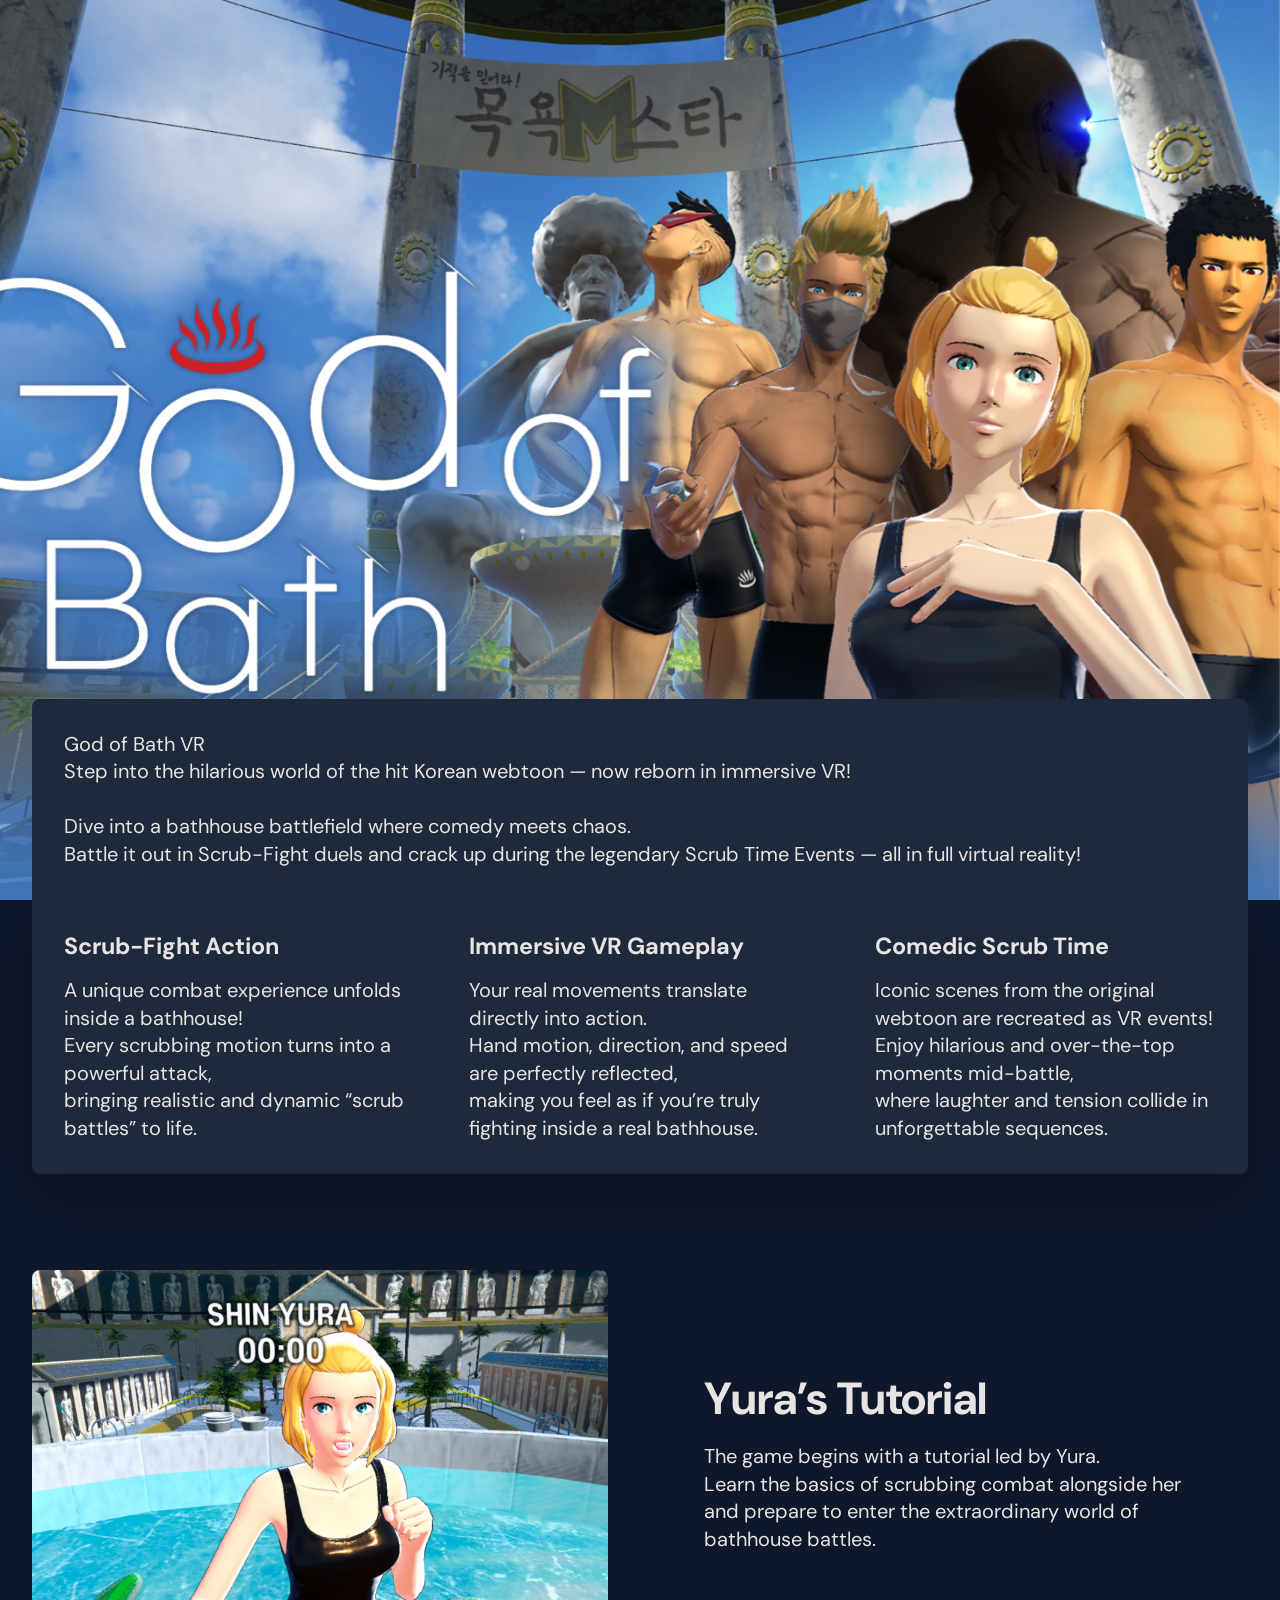
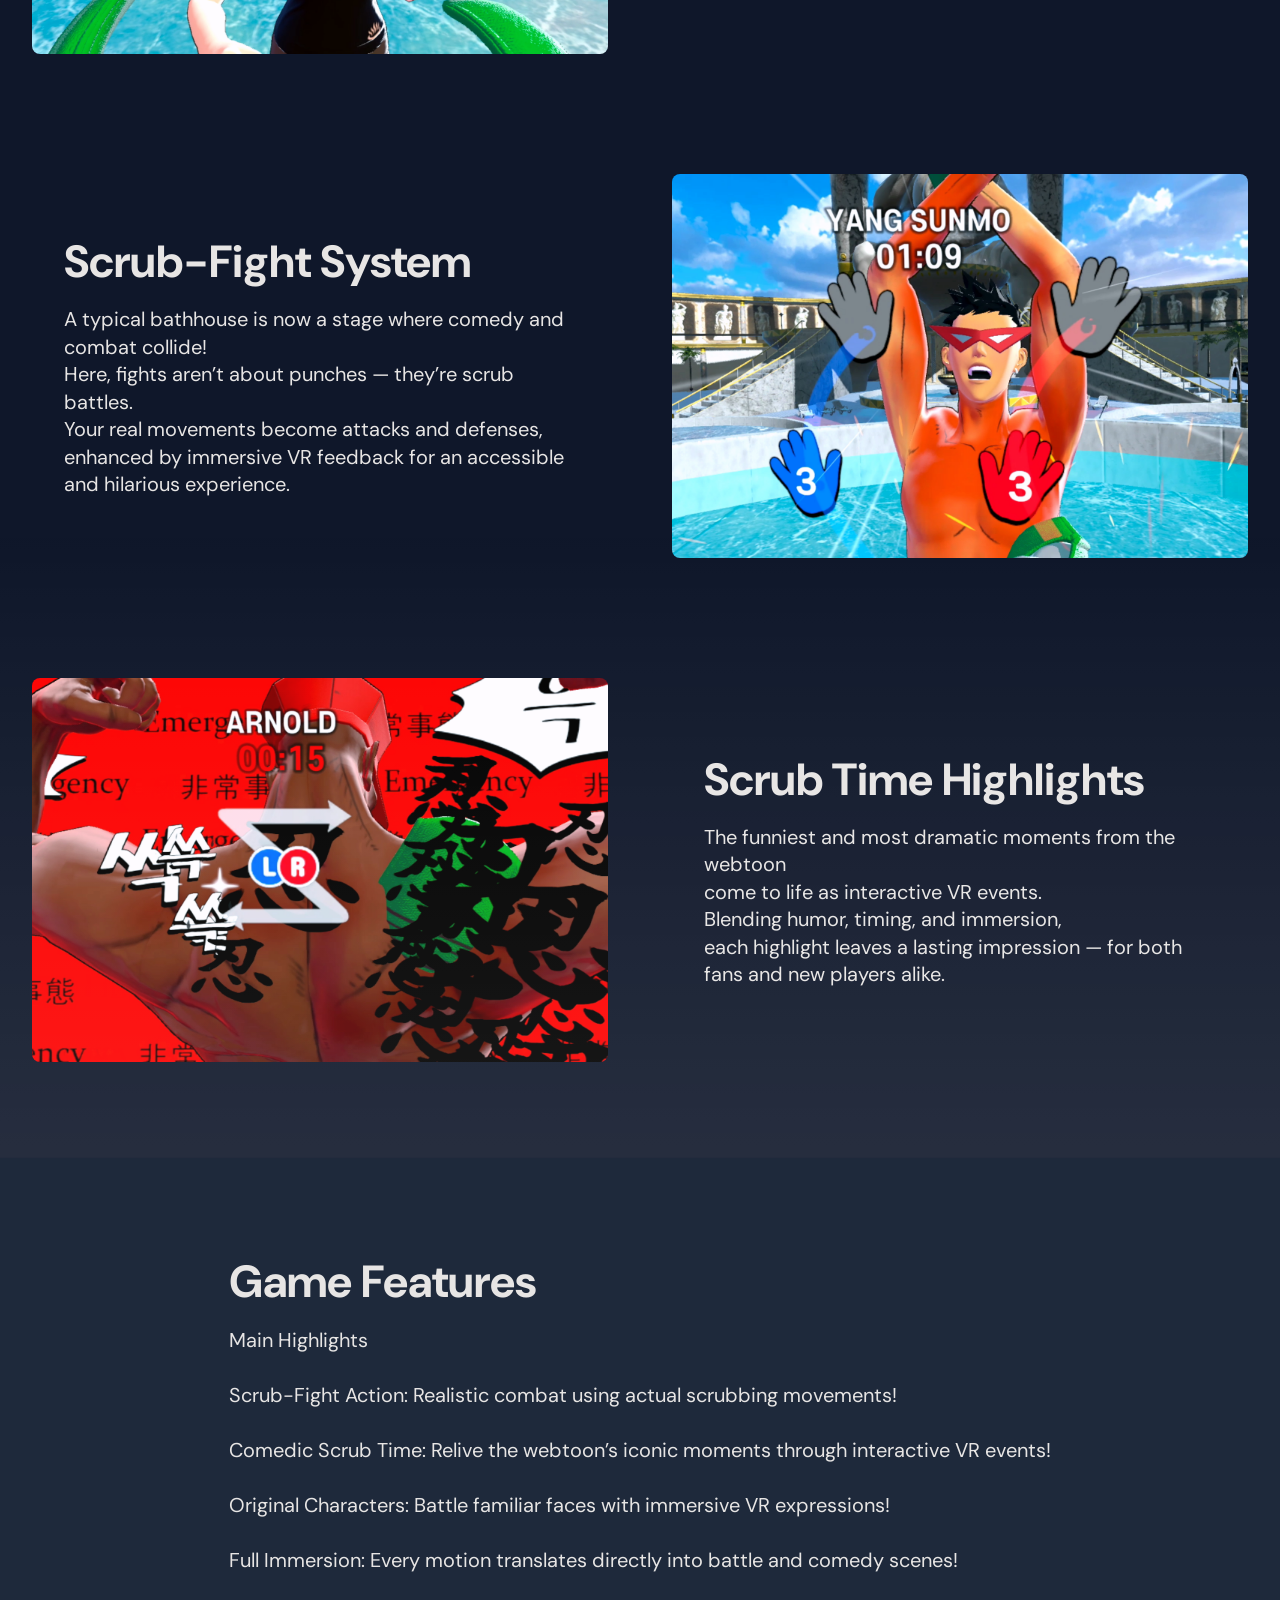
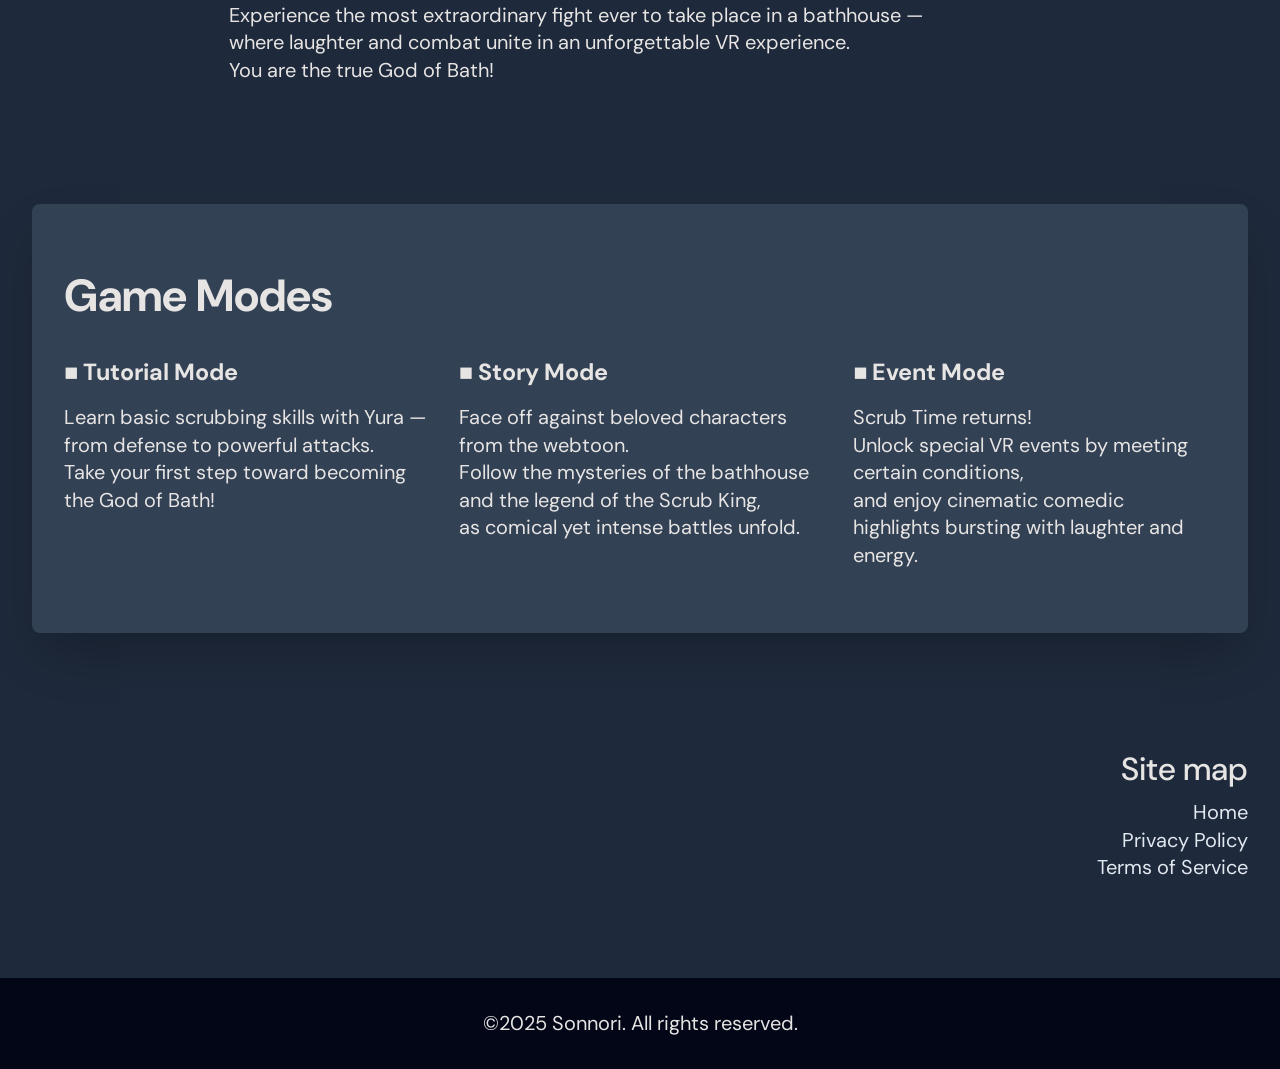
==== commit 9a969ddd: "v11 v11" ====
--- a/index.html
+++ b/index.html
@@ -2,13 +2,13 @@
 <html
   lang="en"
   data-ws-project="8547ca20-b809-4e8c-87bb-6caee6645ef7"
-  data-ws-last-published="2025-10-31T07:29:23.222Z"
+  data-ws-last-published="2025-10-31T07:43:48.285Z"
 >
   <head>
     <link
       rel="stylesheet"
       type="text/css"
-      href="/assets/static/app_generated_index-6937cd5a.CupxJIEb.css"
+      href="/assets/static/app_generated_index-6937cd5a.BU5epf_u.css"
     />
     <meta charset="UTF-8" />
     <meta name="viewport" content="width=device-width,initial-scale=1" />
@@ -64,9 +64,6 @@
           />
         </div>
         <div
-          class="w-box c19z14fw c1ykavy9 c1afzyjo c5efymf c1vbma3k cejlizh c5907qc ccctj0j c1y4gjg0 c1h5efyf coyp8mn c15lygjs c15zeq6n cjpphft c1khtt2p c1hvqd8j c1rdh74g cnd45u6 c3ecpd8 c1jpfbd4 c122gbsm c1t47eex cy687ze c4f875n"
-        ></div>
-        <div
           class="w-box c1c8jemz c13c1rcz c3pil9t c1sw5vaj cqqbnux c5883k2 c17y9rm9 c864stt c1jv4rw7 c1ilkjht c1q4qaxe c64jue3"
         ></div>
         <div
@@ -74,11 +71,11 @@
         >
           <div class="w-box c1c8jemz cijb2yq c1t92kx1 c1sig0cj">
             <span class="w-text c864stt"
-              >God of Bath VR<br />A VR recreation of the hit Korean webtoon
-              &quot;God of Bath&quot;!<br /><br />Experience the ultimate blend
-              of comedy and intensity as you step into a public bathhouse
-              battlefield.<br />Engage in Scrub-Fight Action, and laugh out loud
-              in the iconic Scrub Time Events — all in full VR!</span
+              >God of Bath VR<br />Step into the hilarious world of the hit
+              Korean webtoon — now reborn in immersive VR!<br /><br />Dive into
+              a bathhouse battlefield where comedy meets chaos.<br />Battle it
+              out in Scrub-Fight duels and crack up during the legendary Scrub
+              Time Events — all in full virtual reality!</span
             >
           </div>
         </div>
@@ -313,43 +310,43 @@
             </h2>
             <div class="w-box c1c8jemz cijb2yq c1t92kx1 c1sig0cj">
               <div class="w-box c864stt c1c8jemz c13c1rcz c3pil9t c1sw5vaj">
-                <h3 class="w-heading c1mgpq5k ci1d6oe">
+                <h3 class="w-heading c1mgpq5k ci1d6oe">■ Tutorial Mode</h3>
+                <p class="w-paragraph c1mgpq5k ci1d6oe">
                   Learn basic scrubbing skills with Yura — from defense to
                   powerful attacks.<br />Take your first step toward becoming
                   the God of Bath!
-                </h3>
-                <p class="w-paragraph c1mgpq5k ci1d6oe">Tutorial Mode</p>
-              </div>
-              <div class="w-box c864stt c1c8jemz c13c1rcz c3pil9t c1sw5vaj">
-                <h3 class="w-heading c1mgpq5k ci1d6oe">
+                </p>
+              </div>
+              <div class="w-box c864stt c1c8jemz c13c1rcz c3pil9t c1sw5vaj">
+                <h3 class="w-heading c1mgpq5k ci1d6oe">■ Story Mode</h3>
+                <p class="w-paragraph c1mgpq5k ci1d6oe">
                   Face off against beloved characters from the webtoon.<br />Follow
                   the mysteries of the bathhouse and the legend of the Scrub
                   King,<br />as comical yet intense battles unfold.
-                </h3>
-                <p class="w-paragraph c1mgpq5k ci1d6oe">Story Mode</p>
-              </div>
-              <div class="w-box c864stt c1c8jemz c13c1rcz c3pil9t c1sw5vaj">
-                <h3 class="w-heading c1mgpq5k ci1d6oe">
+                </p>
+              </div>
+              <div class="w-box c864stt c1c8jemz c13c1rcz c3pil9t c1sw5vaj">
+                <h3 class="w-heading c1mgpq5k ci1d6oe">■ Event Mode</h3>
+                <p class="w-paragraph c1mgpq5k ci1d6oe">
                   Scrub Time returns!<br />Unlock special VR events by meeting
                   certain conditions,<br />and enjoy cinematic comedic
                   highlights bursting with laughter and energy.
-                </h3>
-                <p class="w-paragraph c1mgpq5k ci1d6oe">Event Mode</p>
+                </p>
               </div>
             </div>
           </div>
           <div
             class="w-element crai61n c1g4opsh c1c8jemz c1revvy5 c1uz30hm c1gfldl c13c1rcz"
           >
-            <label class="w-label cxdlcbq c1js0rsg c10f0p4t cok8txa"
+            <label class="w-label c1p7bi5p c1js0rsg c10f0p4t c7l3y95"
               >Site map</label
             ><a href="#home" class="w-element c2le623 c1g2z55z c19eb01u">Home</a
             ><a
-              href="#privacy"
+              href="https://privacy.godofbath.com/"
               class="w-element c2le623 c1q252k9 c1bgsggy c1gzloi0 ck1e0df c1g2z55z c19eb01u"
               >Privacy Policy</a
             ><a
-              href="#terms"
+              href="https://terms.godofbath.com/"
               class="w-element c2le623 c1q252k9 c1bgsggy c1gzloi0 ck1e0df c1g2z55z c19eb01u"
               >Terms of Service</a
             >
@@ -391,13 +388,13 @@
       {}
     </script>
     <script
-      src="/assets/entries/entry-server-routing.BqPRTO1e.js"
+      src="/assets/entries/entry-server-routing.BgFB3LS4.js"
       type="module"
       async
     ></script>
     <link
       rel="modulepreload"
-      href="/assets/entries/pages_index.CcJuGZsp.js"
+      href="/assets/entries/pages_index.CqAJpfYc.js"
       as="script"
       type="text/javascript"
     />
--- a/assets/static/app_generated_index-6937cd5a.BU5epf_u.css
+++ b/assets/static/app_generated_index-6937cd5a.BU5epf_u.css
@@ -0,0 +1 @@
+@font-face{font-family:DM Sans;font-style:normal;font-weight:100 1000;font-display:swap;src:url(/assets/DMSans-VariableFont_opsz_wght_024TU8xKTl_JWSQ8iEN-W.ttf) format("truetype")}@layer presets{:root{display:grid;min-height:100%;font-family:Arial,Roboto,sans-serif;font-size:16px;line-height:1.2;white-space:pre-wrap;white-space-collapse:preserve}a.w-element,div.w-element{box-sizing:border-box;border-top-width:1px;border-right-width:1px;border-bottom-width:1px;border-left-width:1px;outline-width:1px}body.w-body{box-sizing:border-box;border-top-width:1px;border-right-width:1px;border-bottom-width:1px;border-left-width:1px;-webkit-font-smoothing:antialiased;-moz-osx-font-smoothing:grayscale;margin:0}a.w-link{box-sizing:border-box;border-top-width:1px;border-right-width:1px;border-bottom-width:1px;border-left-width:1px;outline-width:1px;display:inline-block}div.w-html-embed{display:contents;white-space:normal;white-space-collapse:collapse}div.w-box{box-sizing:border-box;border-top-width:1px;border-right-width:1px;border-bottom-width:1px;border-left-width:1px;outline-width:1px}nav.w-box{box-sizing:border-box;border-top-width:1px;border-right-width:1px;border-bottom-width:1px;border-left-width:1px;outline-width:1px}div.w-text{box-sizing:border-box;border-top-width:1px;border-right-width:1px;border-bottom-width:1px;border-left-width:1px;outline-width:1px;min-height:1em}b.w-bold-text{font-weight:700;box-sizing:border-box;border-top-width:1px;border-right-width:1px;border-bottom-width:1px;border-left-width:1px}h1.w-heading,h2.w-heading,h3.w-heading,p.w-paragraph{box-sizing:border-box;border-top-width:1px;border-right-width:1px;border-bottom-width:1px;border-left-width:1px;outline-width:1px}img.w-image{box-sizing:border-box;border-top-width:1px;border-right-width:1px;border-bottom-width:1px;border-left-width:1px;outline-width:1px;max-width:100%;display:block;height:auto}div.w-accordion,div.w-item{box-sizing:border-box;border-top-width:1px;border-right-width:1px;border-bottom-width:1px;border-left-width:1px;outline-width:1px}h3.w-item-header{box-sizing:border-box;border-top-width:1px;border-right-width:1px;border-bottom-width:1px;border-left-width:1px;outline-width:1px;margin-top:0;margin-bottom:0}button.w-item-trigger{font-family:inherit;font-size:100%;line-height:1.15;box-sizing:border-box;text-transform:none;background-color:transparent;background-image:none;border:0px solid rgba(226,232,240,1);margin:0;padding:0}div.w-item-content,form.w-webhook-form{box-sizing:border-box;border-top-width:1px;border-right-width:1px;border-bottom-width:1px;border-left-width:1px;outline-width:1px}label.w-input-label{box-sizing:border-box;border-top-width:1px;border-right-width:1px;border-bottom-width:1px;border-left-width:1px;outline-width:1px;display:block}input.w-text-input{font-family:inherit;font-size:100%;line-height:1.15;box-sizing:border-box;border-top-width:1px;border-right-width:1px;border-bottom-width:1px;border-left-width:1px;border-top-style:solid;border-right-style:solid;border-bottom-style:solid;border-left-style:solid;display:block;margin:0}textarea.w-text-area{font-family:inherit;font-size:100%;line-height:1.15;box-sizing:border-box;border-top-width:1px;border-right-width:1px;border-bottom-width:1px;border-left-width:1px;border-top-style:solid;border-right-style:solid;border-bottom-style:solid;border-left-style:solid;resize:none;display:block;margin:0}button.w-button{font-family:inherit;font-size:100%;line-height:1.15;box-sizing:border-box;border-top-width:1px;border-right-width:1px;border-bottom-width:1px;border-left-width:1px;border-top-style:solid;border-right-style:solid;border-bottom-style:solid;border-left-style:solid;text-transform:none;margin:0}label.w-label{box-sizing:border-box;border-top-width:1px;border-right-width:1px;border-bottom-width:1px;border-left-width:1px;outline-width:1px}}@media all{.c1c8jemz{display:flex}.c172avlw{justify-content:space-between}.c1lik8xy{height:3rem}.cwe8ben{align-items:center}.c1r8ilwd{max-width:1280px}.c55zyem{margin-left:auto}.c9wdc4s{margin-right:auto}.c19eb01u{text-decoration-line:none}.c3pil9t{column-gap:1rem}.c1sw5vaj{row-gap:1rem}.cxcaddt{background-color:transparent}.c14wtrye{display:none}.c1gfldl{justify-content:center}.csl90q0{border-top-left-radius:.375rem}.c1rmvnkk{border-top-right-radius:.375rem}.c1tgkfl0{border-bottom-right-radius:.375rem}.csq1ft1{border-bottom-left-radius:.375rem}.c1cxw4op{font-size:.875rem}.cgs0l91{line-height:1.25rem}.c10f0p4t{font-weight:500}.c1rnhgoy{height:2.5rem}.cubz4ox{width:2.5rem}.c1lsuhkv{border:0px solid rgba(226,232,240,1)}.c1cc90tq:focus-visible{outline-offset:2px}.cmmygn3:focus-visible{box-shadow:0 0 0 2px #fff,0 0 0 4px #94a3b8}.c671vlt:focus-visible{outline:2px solid transparent}.c1qkiczx:disabled{pointer-events:none}.c1df8957:disabled{opacity:.5}.c1qawp43:hover{background-color:#f1f5f9}.cygekbg:hover{color:#0f172a}.c19z14fw{position:fixed}.c5efymf{left:0}.c1x8rwk7{right:0}.c1ykavy9{top:0}.c1afzyjo{bottom:0}.c1t7nora{z-index:50}.ca0bhbf{background-color:#fffc}.c16o0ogf{-webkit-backdrop-filter:blur(4px);backdrop-filter:blur(4px)}.c13c1rcz{flex-direction:column}.cuui6fg{overflow-x:auto}.c5hnq5h{overflow-y:auto}.c864stt{width:100%}.c10noane{background-color:#fff}.c20ijre{box-shadow:0 10px 15px -3px #0000001a,0 4px 6px -4px #0000001a}.cqqbnux{position:relative}.c13sm8n9{max-width:24rem}.c7x3k4p{flex-grow:1}.c1t91fwy{border:1px solid rgba(226,232,240,1)}.cz576fg{padding:1.5rem}.cyqle8x{position:absolute}.c3jt4ca{right:1rem}.c1perb8d{top:1rem}.c1qpms3v{border-top-left-radius:.125rem}.c11w65dr{border-top-right-radius:.125rem}.c1xfbc79{border-bottom-right-radius:.125rem}.c99lfe1{border-bottom-left-radius:.125rem}.czu176{opacity:.7}.c1k6g2u9{height:1rem}.czsxqbg{width:1rem}.cyfpf3x{outline-offset:2px}.cvx40dd{outline:2px solid transparent}.c137inj5:hover{opacity:1}.cyu2d5t:focus{box-shadow:0 0 0 2px #fff,0 0 0 4px #94a3b8}.c1ght6g5{color:#997171}.c9wo6r0{padding-left:2rem}.c169sxda{padding-right:2rem}.c1u1pzz7{background-color:#f7fafc}.c80uf2k{background-image:linear-gradient(#fff,#fff),linear-gradient(135deg,#92fddc,#7d7ffb 31.94%,#ed72fe 64.24%,#fdd791)}.c3z0ga6{right:16px}.c1vjtxad{bottom:16px}.c1n7fpu7{background-size:cover,auto}.c7206k5{padding-top:6px}.cpd6h1l{padding-bottom:6px}.c1mhmqgj{padding-right:10px}.ctft6a2{padding-left:10px}.ciswtjx{border-top-left-radius:10px}.c8p9f22{border-top-right-radius:10px}.cxe97f4{border-bottom-left-radius:10px}.cpguvsr{border-bottom-right-radius:10px}.c1gow6qs{z-index:3}.cjfzlm4{background-attachment:scroll,scroll}.c3922u6{-webkit-background-clip:padding-box,border-box;background-clip:padding-box,border-box}.chz00wy{background-blend-mode:normal,normal}.cclbxlr{background-origin:padding-box,border-box}.cfks8t7{background-repeat:repeat,repeat}.cbek9yn{column-gap:6px}.c20pi2f{row-gap:6px}.c1r6xp9m{box-shadow:0 8px 16px #1717171a}.c1pravb4{border:2px solid transparent}.c10fq71s{background-position:0% center,0% center}.c60xmtp:hover{border-top-width:3.5px}.cu7mg4i:hover{border-right-width:3.5px}.cyfnija:hover{border-left-width:3.5px}.c1llc88k:hover{border-bottom-width:3.5px}.cggvgel:hover{padding-bottom:5px}.c1u4teo5:hover{padding-top:5px}.c45vkz4:hover{padding-left:9px}.ca3nq02:hover{padding-right:9px}.c1w08bgx{aspect-ratio:1.3270142180094786}.c16ycwrd{width:16px}.c1ycqi1j{font-size:14px}.cdmxody{color:#11181c}.c1qt0b6t{color:#e7e5e4}.cy5k50n{width:2rem}.ce1wqkj{height:2rem}.ch2c0c0:hover{color:#fff}.cijb2yq{column-gap:2rem}.c1t92kx1{row-gap:2rem}.cfci7n5{height:100vh}.crl6man{padding-top:2rem}.c1qjb29s{left:0%}.c14losoq{display:block}.c1osv92v{margin-left:0%}.c1jv4rw7{max-width:1216px}.c5883k2{margin-top:auto}.c17y9rm9{margin-bottom:auto}.c16ncnzm{background-color:#1e293b}.c1ap9ra{column-gap:4rem}.c1o4d9iv{row-gap:4rem}.c4jp1ht{border-top-left-radius:.5rem}.c10pn7w3{border-top-right-radius:.5rem}.ccdmp9m{padding:2rem}.c14pf4we{flex-shrink:0}.cye22hf{background-color:#5eead4}.c2vzo9i{align-self:flex-start}.c1yz4bil{padding-left:1em}.c10rh22f{padding-right:1em}.c9xejxv{padding-top:.5em}.cs2aq54{padding-bottom:.5em}.c1b4t3kv{color:#020617}.c1yqh4h:hover{background-color:#99f6e4}.clxzb2o{margin-top:0rem}.coaxbf5{z-index:2}.cw99ja1{margin-left:2rem}.c12wvsak{margin-right:2rem}.c12brv0j{border-bottom-left-radius:.5rem}.c2y346e{border-bottom-right-radius:.5rem}.caquozc{box-shadow:0 25px 50px -12px #00000040}.c4v03wy{top:-6rem}.c1mgpq5k{margin-top:0}.ci1d6oe{margin-bottom:0}.c1p0zjl{line-height:1.25}.c1izev8b{column-gap:6em}.chsy39{row-gap:6em}.c1aehv93{padding-top:6rem}.c1ibyvfl{padding-bottom:6rem}.czrghi7{overflow-x:hidden}.c177z8tr{overflow-y:hidden}.cfneo0d{height:100%}.csp2qzy{aspect-ratio:1.5}.cpoom58{object-fit:cover}.c185in4y{font-size:2.25em}.c1klbkaq{background-color:#0f172a}.cnmhoxx{max-width:1024px}.cmg7ulq{background-color:#334155}.chxzmot{padding-top:4rem}.cwzgvby{padding-bottom:4rem}.cxjql7y{border-bottom:1px solid rgba(226,232,240,1)}.crym241{flex-shrink:1}.c3qfzb7{flex-basis:0%}.c1ydgp3q{padding-top:1rem}.cnbyl9u{padding-bottom:1rem}.c1y8m7dz{--accordion-trigger-icon-transform: 0deg }.cfvl5z2:hover{text-decoration-line:underline}.cp8r0f8[data-state=open]{--accordion-trigger-icon-transform: 180deg }.cr73itr{text-align:start}.c1c8pyju{rotate:var(--accordion-trigger-icon-transform)}.ctuvkzm{flex-grow:0}.c1o218ir{transition-property:all}.cq5ng8q{transition-timing-function:cubic-bezier(.4,0,.2,1)}.c1zza81{transition-duration:.2s}.ch0lfl2{padding-top:8rem}.cpj44az{padding-bottom:8rem}.c5ejuii{background-color:#020617}.c7bshjf{mix-blend-mode:color}.cq0l9ws{opacity:.33}.c1w1xslh{border-top-style:none}.c18x6629{border-right-style:none}.c1fpljj5{border-left-style:none}.c1ixtyzu{border-bottom-style:none}.c1svce88{border-top-left-radius:.25rem}.c1srpsut{border-top-right-radius:.25rem}.c1t4epe8{border-bottom-left-radius:.25rem}.c1dvg8jl{border-bottom-right-radius:.25rem}.cyrxrim{padding:1rem}.c14m2s5t{align-self:flex-end}.c9tupt1{font-size:1.25rem}.c6wwzp0{bottom:1rem}.c1revvy5{flex-wrap:wrap}.ctbi92i{text-align:center}.c11hxzxw{font-family:DM Sans,sans-serif}.cbpw6yu{line-height:1.375}.cztsp8m{display:inline-flex}.c1wkp6pt{z-index:1000}.c10x4sxs{color:#fbfcfd}.ckb426t{font-family:system-ui,sans-serif}.ci0nb7u{font-size:12px}.c1js0rsg{line-height:1}.crxyoup{border-top-left-radius:9px}.cuyj8iz{border-top-right-radius:9px}.crkp41f{border-bottom-right-radius:9px}.c1ffet00{border-bottom-left-radius:9px}.cbby8d3{background-image:linear-gradient(135deg,#4a4efa,#bd2fdb 66%,#ec59ce),linear-gradient(135deg,#92fddc,#7d7ffb 31.94%,#ed72fe 64.24%,#fdd791)}.cb9stnz{border:1px solid transparent}.c1x8lygo{white-space:nowrap}.c1tw2ter{height:16px}.c1wri8ne{top:66%}.cejlizh{background-attachment:scroll}.c5907qc{-webkit-background-clip:border-box;background-clip:border-box}.ccctj0j{background-blend-mode:normal}.cdcbqad{background-image:linear-gradient(0deg,#fff,#fff0)}.c1h5efyf{background-origin:padding-box}.coyp8mn{background-repeat:repeat}.c15lygjs{background-size:auto}.ctkhmi4{opacity:.1}.c1d6iazr{margin-right:0%}.ccldg0d{background-position:0% center}.c1vbma3k{right:50%}.c1y4gjg0{background-image:linear-gradient(90deg,#1e293b 50%,#1e293b00)}.cjpphft{background-position:0% 50%}.cukir20{aspect-ratio:auto}.c1vira32{z-index:9999}.cd26hso{flex-wrap:nowrap}.cuoeiwo{column-gap:10%}.c1xnj474{row-gap:10%}.c2le623{display:inline-block}.crai61n{height:auto}.c1g4opsh{align-self:auto}.c1uz30hm{align-items:end}.c1g2z55z{color:#e2e8f0}.c1q252k9{border-top-color:currentColor}.c1bgsggy{border-right-color:currentColor}.c1gzloi0{border-bottom-color:currentColor}.ck1e0df{border-left-color:currentColor}.c1p7bi5p{font-size:32px}.c7l3y95{margin-bottom:14px}.cgtnr6p{font-size:3.75em}}@media all and (max-width: 991px){.c15cozji{font-size:1rem}}@media all and (max-width: 767px){.c19jrb6o{left:0%}.cgcmnqi{right:0}.c1ilkjht{margin-top:0}.c1sig0cj{flex-direction:column}.c197ny5i{column-gap:3em}.cawp2kf{row-gap:3em}.c1p9ojfn{aspect-ratio:1}.csudadn{height:100%}.cruimc3{object-fit:cover}.c1bhd2v7{aspect-ratio:.6666666666666666}.c1upvl0y{order:1}.c1khtt2p{right:0%}.c1hvqd8j{bottom:50%}.c1rdh74g{background-attachment:scroll}.cnd45u6{-webkit-background-clip:border-box;background-clip:border-box}.c3ecpd8{background-blend-mode:normal}.c1jpfbd4{background-image:linear-gradient(180deg,#1e293b,#1e293b00)}.c122gbsm{background-origin:padding-box}.c1t47eex{background-repeat:repeat}.cy687ze{background-size:auto}.c4f875n{background-position:0% center}.c2edgyb{width:auto}}@media all and (max-width: 479px){.c1bj5zsl{display:none}.c1u48kp3{display:inline-flex}.cegil12{padding-left:0rem}.c3lj6oc{padding-right:0rem}.c1xpgru1{bottom:10rem}.c1q4qaxe{padding-left:2rem}.c64jue3{padding-right:2rem}.c14mrchu{border-top-left-radius:0rem}.ceshu9l{border-top-right-radius:0rem}.cjqgpbh{border-bottom-left-radius:0rem}.cu5eng2{border-bottom-right-radius:0rem}.c1vkuqfl{margin-left:0rem}.c15e96u4{margin-right:0rem}.cisrg5r{font-size:1.5em}.clne366{flex-direction:column}.cve3yq4{align-self:stretch}.cvite3p{position:static}.c1qs7zuc{font-size:2.25em}}
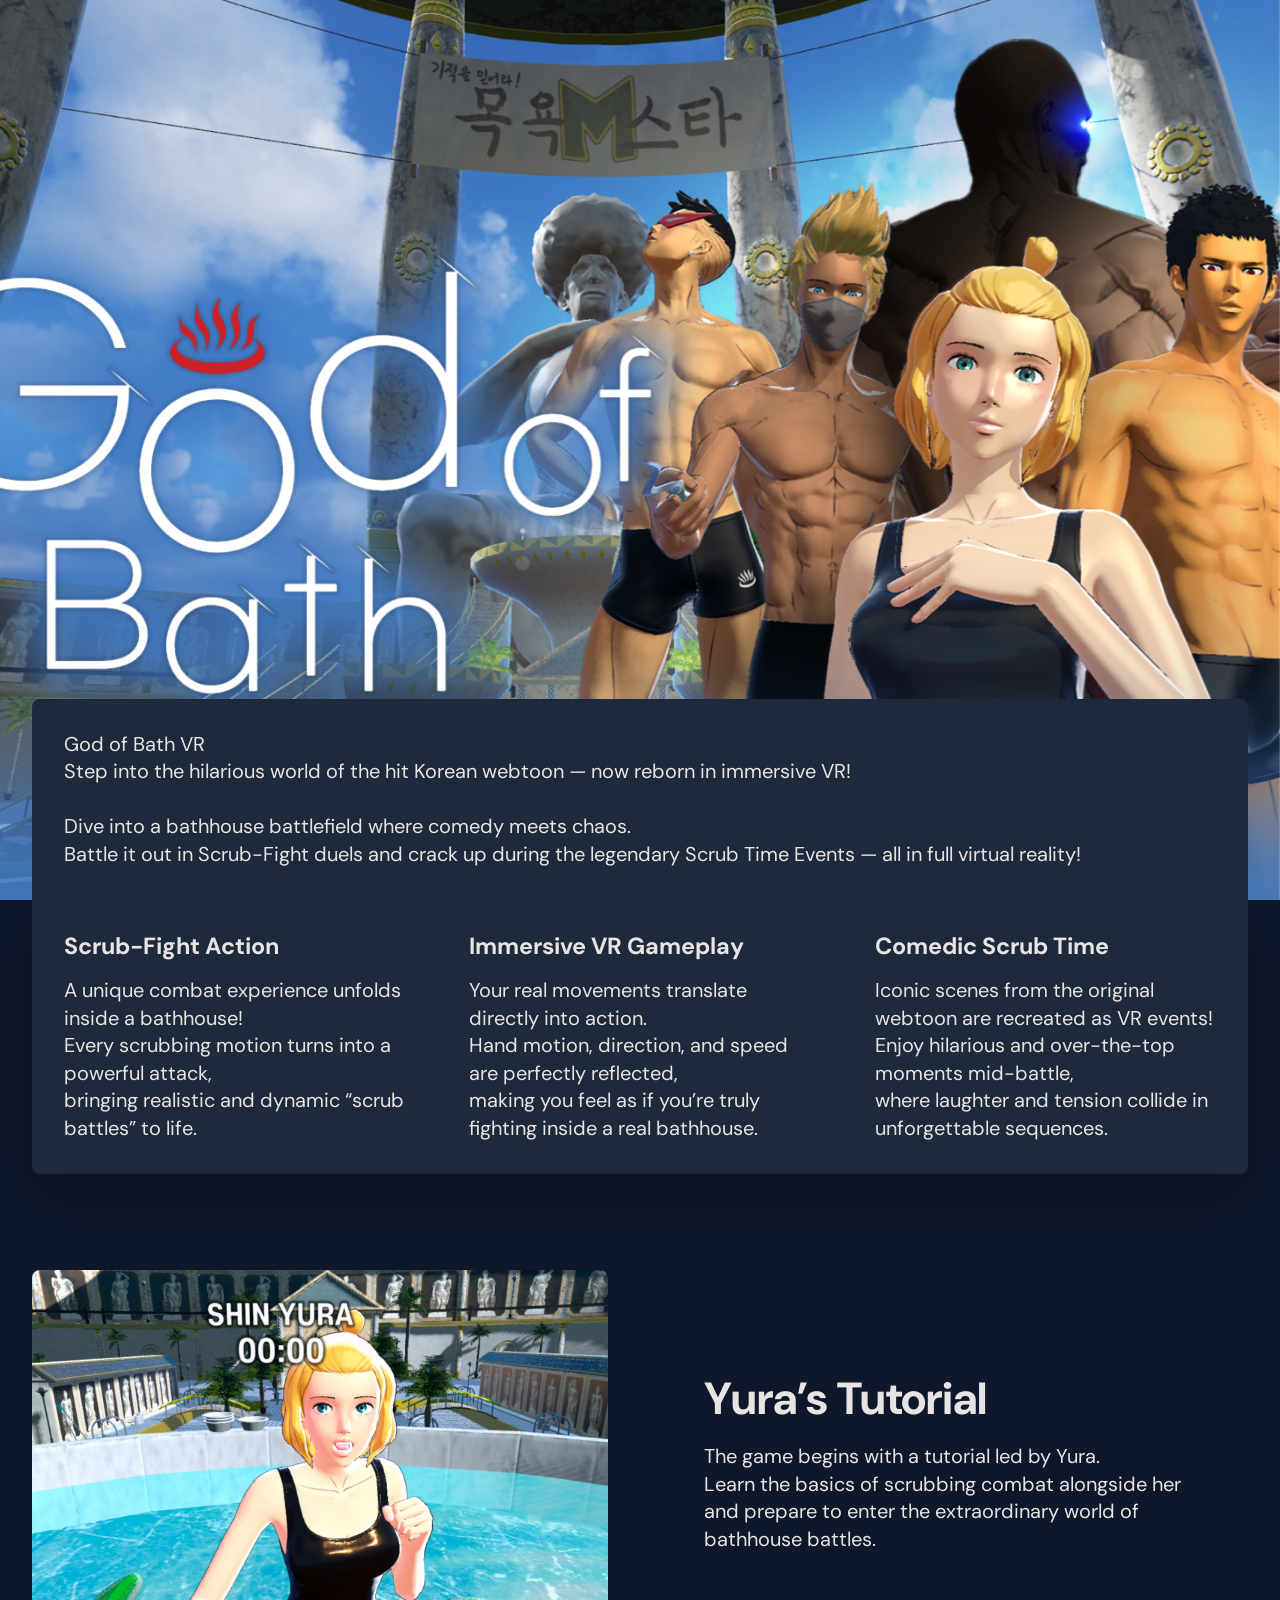
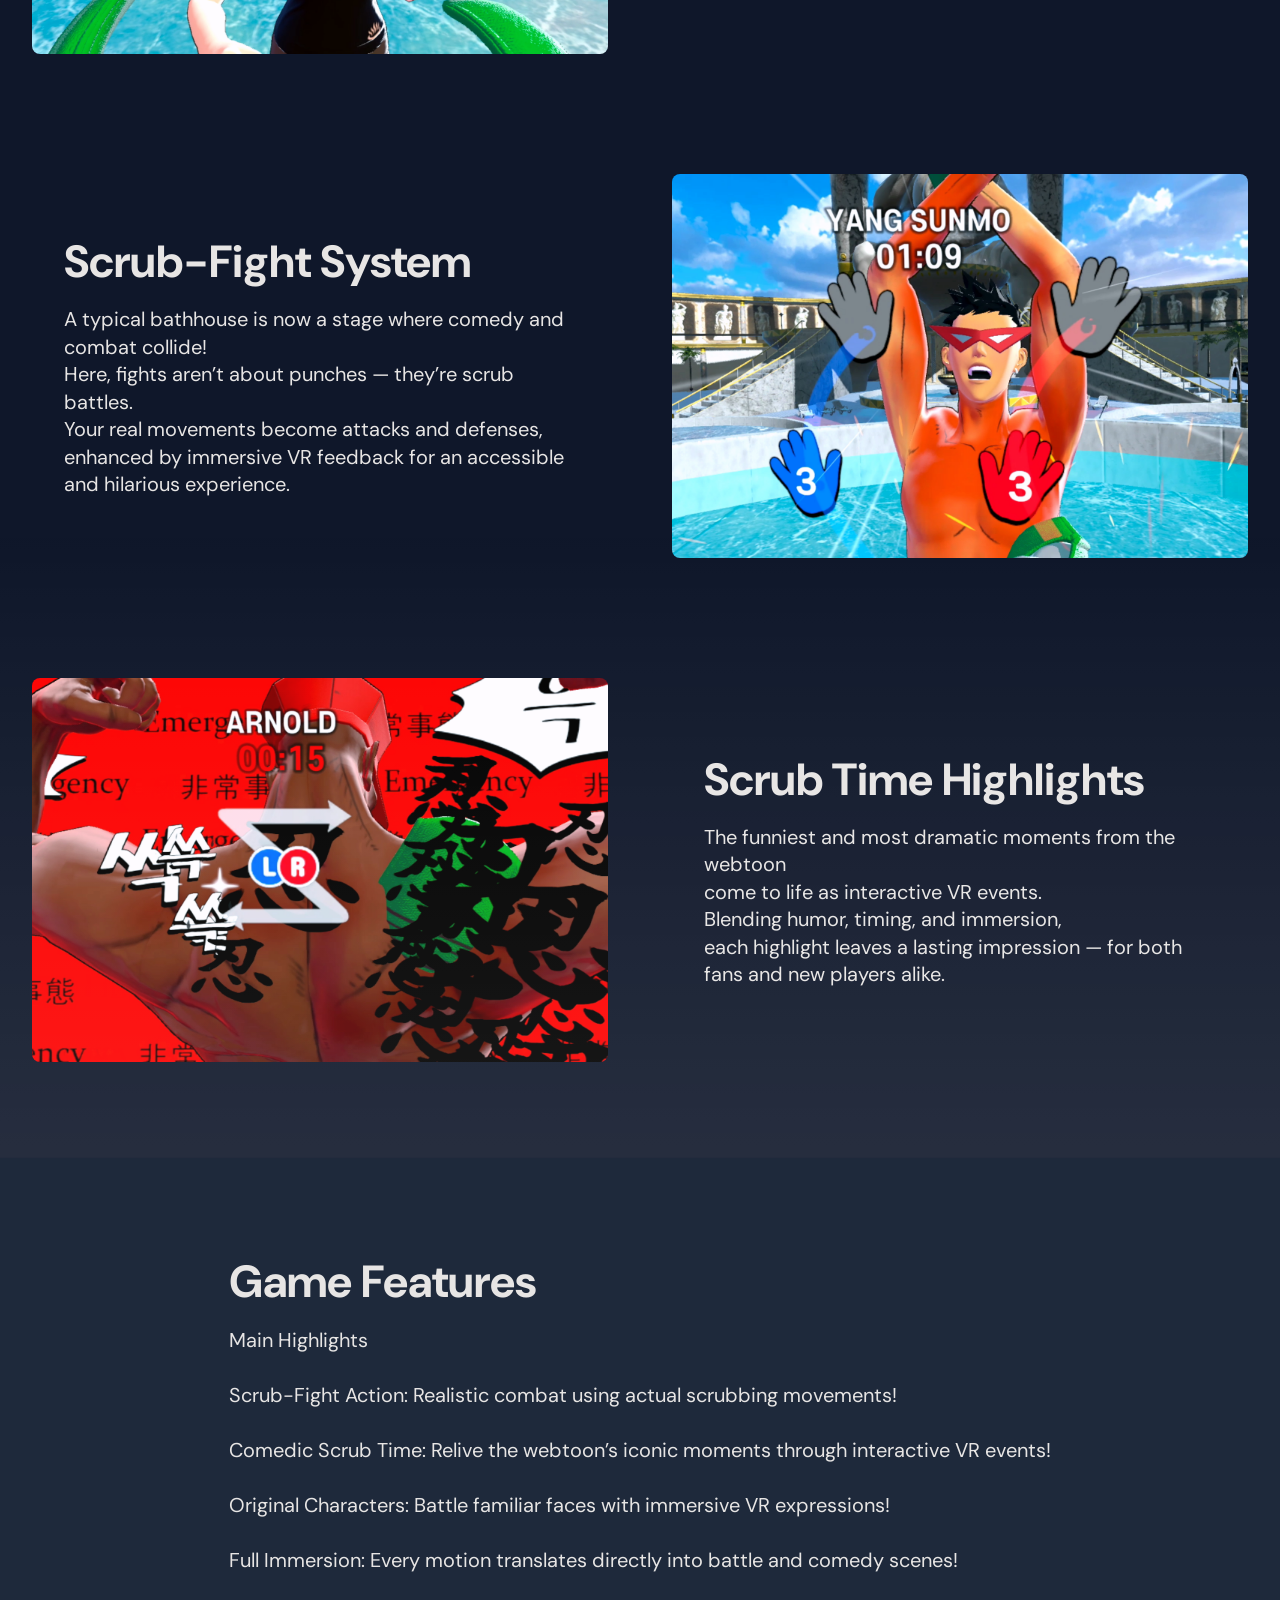
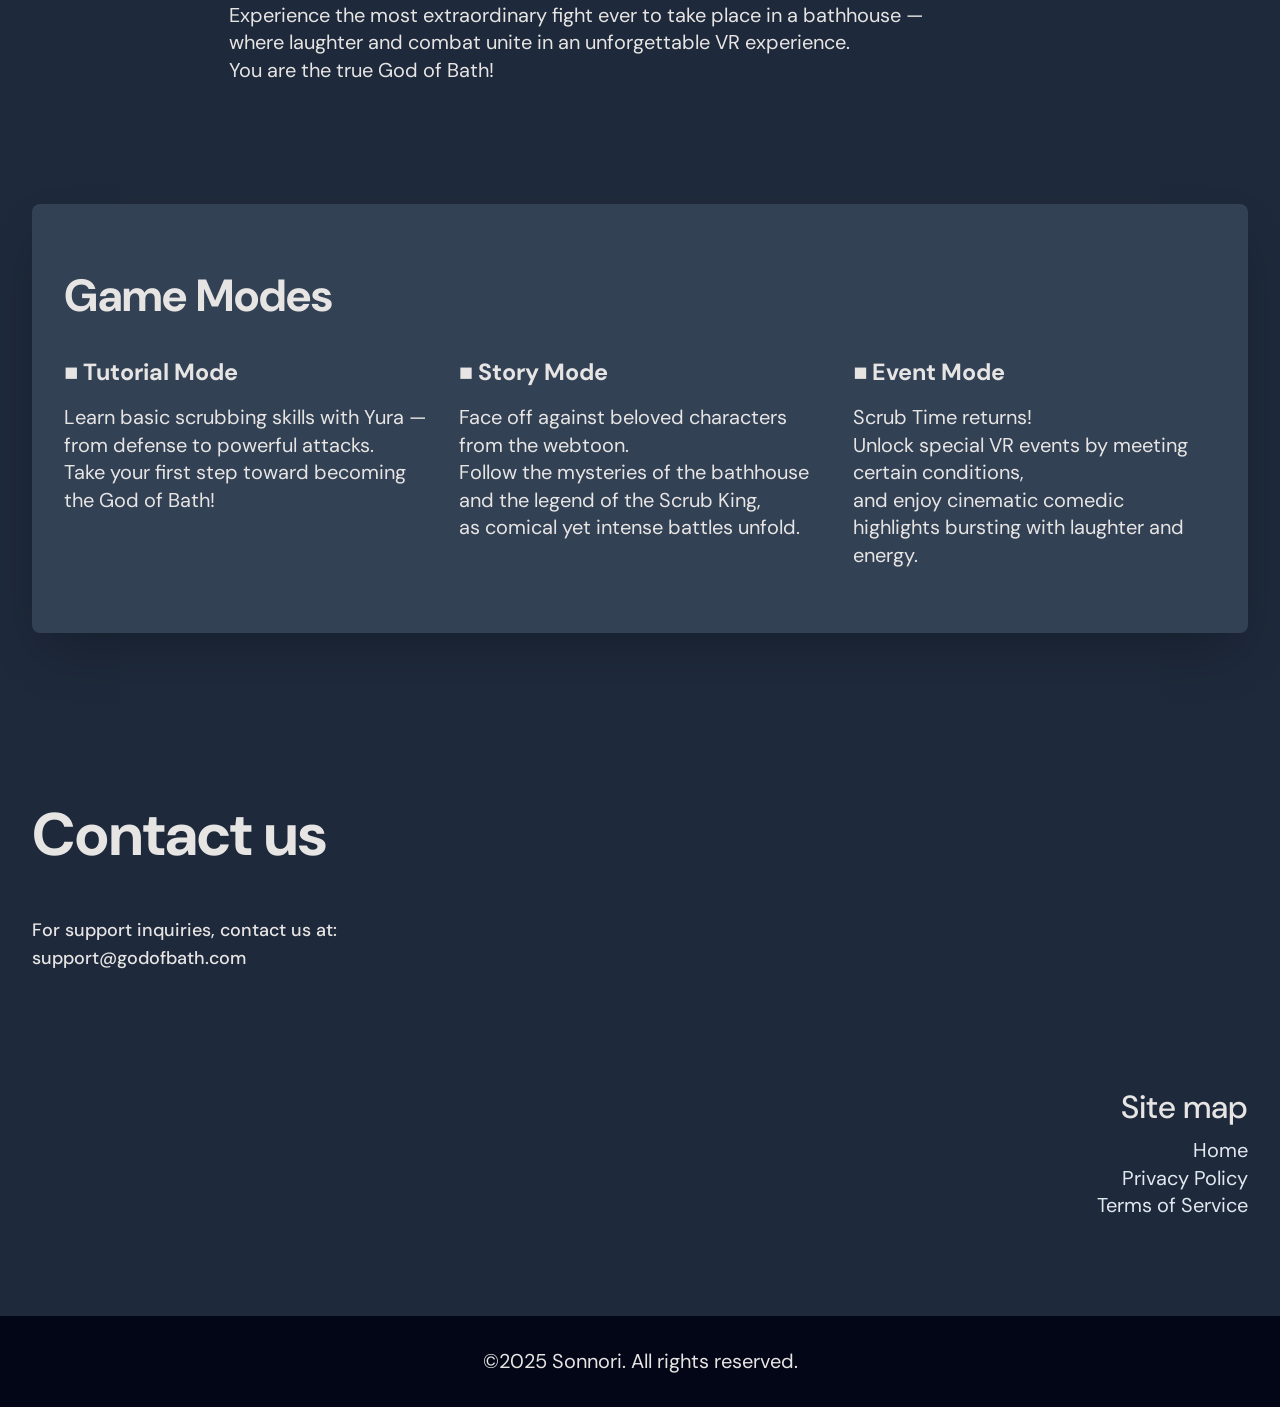
==== commit 124d0b70: "add contact us add contact us" ====
--- a/index.html
+++ b/index.html
@@ -2,13 +2,13 @@
 <html
   lang="en"
   data-ws-project="8547ca20-b809-4e8c-87bb-6caee6645ef7"
-  data-ws-last-published="2025-10-31T07:43:48.285Z"
+  data-ws-last-published="2025-11-06T04:12:53.087Z"
 >
   <head>
     <link
       rel="stylesheet"
       type="text/css"
-      href="/assets/static/app_generated_index-6937cd5a.BU5epf_u.css"
+      href="/assets/static/app_generated_index-6937cd5a.C1YhJ-U5.css"
     />
     <meta charset="UTF-8" />
     <meta name="viewport" content="width=device-width,initial-scale=1" />
@@ -335,6 +335,12 @@
               </div>
             </div>
           </div>
+          <div class="w-element c1g4opsh">
+            <h1 class="w-element c2xuebb">Contact us</h1>
+            <label class="w-label cmun1qh c1js0rsg c10f0p4t"
+              >For support inquiries, contact us at:<br />support@godofbath.com</label
+            >
+          </div>
           <div
             class="w-element crai61n c1g4opsh c1c8jemz c1revvy5 c1uz30hm c1gfldl c13c1rcz"
           >
@@ -368,7 +374,12 @@
         "routeParams": {},
         "data": {
           "url": "https://url/",
-          "system": { "params": {}, "search": {}, "origin": "https://url" },
+          "system": {
+            "params": {},
+            "search": {},
+            "origin": "https://url",
+            "pathname": "/"
+          },
           "resources": {},
           "pageMeta": {
             "title": "Home",
@@ -388,13 +399,13 @@
       {}
     </script>
     <script
-      src="/assets/entries/entry-server-routing.BgFB3LS4.js"
+      src="/assets/entries/entry-server-routing.DWPQQB9-.js"
       type="module"
       async
     ></script>
     <link
       rel="modulepreload"
-      href="/assets/entries/pages_index.CqAJpfYc.js"
+      href="/assets/entries/pages_index.C-kbfi2k.js"
       as="script"
       type="text/javascript"
     />
--- a/assets/static/app_generated_index-6937cd5a.C1YhJ-U5.css
+++ b/assets/static/app_generated_index-6937cd5a.C1YhJ-U5.css
@@ -0,0 +1 @@
+@font-face{font-family:DM Sans;font-style:normal;font-weight:100 1000;font-display:swap;src:url(/assets/DMSans-VariableFont_opsz_wght_024TU8xKTl_JWSQ8iEN-W.ttf) format("truetype")}@layer presets{:root{display:grid;min-height:100%;font-family:Arial,Roboto,sans-serif;font-size:16px;line-height:1.2;white-space:pre-wrap;white-space-collapse:preserve}a.w-element,div.w-element,h1.w-element{box-sizing:border-box;border-top-width:1px;border-right-width:1px;border-bottom-width:1px;border-left-width:1px;outline-width:1px}body.w-body{box-sizing:border-box;border-top-width:1px;border-right-width:1px;border-bottom-width:1px;border-left-width:1px;-webkit-font-smoothing:antialiased;-moz-osx-font-smoothing:grayscale;margin:0}a.w-link{box-sizing:border-box;border-top-width:1px;border-right-width:1px;border-bottom-width:1px;border-left-width:1px;outline-width:1px;display:inline-block}div.w-html-embed{display:contents;white-space:normal;white-space-collapse:collapse}div.w-box{box-sizing:border-box;border-top-width:1px;border-right-width:1px;border-bottom-width:1px;border-left-width:1px;outline-width:1px}nav.w-box{box-sizing:border-box;border-top-width:1px;border-right-width:1px;border-bottom-width:1px;border-left-width:1px;outline-width:1px}div.w-text{box-sizing:border-box;border-top-width:1px;border-right-width:1px;border-bottom-width:1px;border-left-width:1px;outline-width:1px;min-height:1em}b.w-bold-text{font-weight:700;box-sizing:border-box;border-top-width:1px;border-right-width:1px;border-bottom-width:1px;border-left-width:1px}h1.w-heading,h2.w-heading,h3.w-heading,p.w-paragraph{box-sizing:border-box;border-top-width:1px;border-right-width:1px;border-bottom-width:1px;border-left-width:1px;outline-width:1px}img.w-image{box-sizing:border-box;border-top-width:1px;border-right-width:1px;border-bottom-width:1px;border-left-width:1px;outline-width:1px;max-width:100%;display:block;height:auto}div.w-accordion,div.w-item{box-sizing:border-box;border-top-width:1px;border-right-width:1px;border-bottom-width:1px;border-left-width:1px;outline-width:1px}h3.w-item-header{box-sizing:border-box;border-top-width:1px;border-right-width:1px;border-bottom-width:1px;border-left-width:1px;outline-width:1px;margin-top:0;margin-bottom:0}button.w-item-trigger{font-family:inherit;font-size:100%;line-height:1.15;box-sizing:border-box;text-transform:none;background-color:transparent;background-image:none;border:0px solid rgba(226,232,240,1);margin:0;padding:0}div.w-item-content,form.w-webhook-form{box-sizing:border-box;border-top-width:1px;border-right-width:1px;border-bottom-width:1px;border-left-width:1px;outline-width:1px}label.w-input-label{box-sizing:border-box;border-top-width:1px;border-right-width:1px;border-bottom-width:1px;border-left-width:1px;outline-width:1px;display:block}input.w-text-input{font-family:inherit;font-size:100%;line-height:1.15;box-sizing:border-box;border-top-width:1px;border-right-width:1px;border-bottom-width:1px;border-left-width:1px;border-top-style:solid;border-right-style:solid;border-bottom-style:solid;border-left-style:solid;display:block;margin:0}textarea.w-text-area{font-family:inherit;font-size:100%;line-height:1.15;box-sizing:border-box;border-top-width:1px;border-right-width:1px;border-bottom-width:1px;border-left-width:1px;border-top-style:solid;border-right-style:solid;border-bottom-style:solid;border-left-style:solid;resize:none;display:block;margin:0}button.w-button{font-family:inherit;font-size:100%;line-height:1.15;box-sizing:border-box;border-top-width:1px;border-right-width:1px;border-bottom-width:1px;border-left-width:1px;border-top-style:solid;border-right-style:solid;border-bottom-style:solid;border-left-style:solid;text-transform:none;margin:0}label.w-label{box-sizing:border-box;border-top-width:1px;border-right-width:1px;border-bottom-width:1px;border-left-width:1px;outline-width:1px}}@media all{.c1c8jemz{display:flex}.c172avlw{justify-content:space-between}.c1lik8xy{height:3rem}.cwe8ben{align-items:center}.c1r8ilwd{max-width:1280px}.c55zyem{margin-left:auto}.c9wdc4s{margin-right:auto}.c19eb01u{text-decoration-line:none}.c3pil9t{column-gap:1rem}.c1sw5vaj{row-gap:1rem}.cxcaddt{background-color:transparent}.c14wtrye{display:none}.c1gfldl{justify-content:center}.csl90q0{border-top-left-radius:.375rem}.c1rmvnkk{border-top-right-radius:.375rem}.c1tgkfl0{border-bottom-right-radius:.375rem}.csq1ft1{border-bottom-left-radius:.375rem}.c1cxw4op{font-size:.875rem}.cgs0l91{line-height:1.25rem}.c10f0p4t{font-weight:500}.c1rnhgoy{height:2.5rem}.cubz4ox{width:2.5rem}.c1lsuhkv{border:0px solid rgba(226,232,240,1)}.c1cc90tq:focus-visible{outline-offset:2px}.cmmygn3:focus-visible{box-shadow:0 0 0 2px #fff,0 0 0 4px #94a3b8}.c671vlt:focus-visible{outline:2px solid transparent}.c1qkiczx:disabled{pointer-events:none}.c1df8957:disabled{opacity:.5}.c1qawp43:hover{background-color:#f1f5f9}.cygekbg:hover{color:#0f172a}.c19z14fw{position:fixed}.c5efymf{left:0}.c1x8rwk7{right:0}.c1ykavy9{top:0}.c1afzyjo{bottom:0}.c1t7nora{z-index:50}.ca0bhbf{background-color:#fffc}.c16o0ogf{-webkit-backdrop-filter:blur(4px);backdrop-filter:blur(4px)}.c13c1rcz{flex-direction:column}.cuui6fg{overflow-x:auto}.c5hnq5h{overflow-y:auto}.c864stt{width:100%}.c10noane{background-color:#fff}.c20ijre{box-shadow:0 10px 15px -3px #0000001a,0 4px 6px -4px #0000001a}.cqqbnux{position:relative}.c13sm8n9{max-width:24rem}.c7x3k4p{flex-grow:1}.c1t91fwy{border:1px solid rgba(226,232,240,1)}.cz576fg{padding:1.5rem}.cyqle8x{position:absolute}.c3jt4ca{right:1rem}.c1perb8d{top:1rem}.c1qpms3v{border-top-left-radius:.125rem}.c11w65dr{border-top-right-radius:.125rem}.c1xfbc79{border-bottom-right-radius:.125rem}.c99lfe1{border-bottom-left-radius:.125rem}.czu176{opacity:.7}.c1k6g2u9{height:1rem}.czsxqbg{width:1rem}.cyfpf3x{outline-offset:2px}.cvx40dd{outline:2px solid transparent}.c137inj5:hover{opacity:1}.cyu2d5t:focus{box-shadow:0 0 0 2px #fff,0 0 0 4px #94a3b8}.c1ght6g5{color:#997171}.c9wo6r0{padding-left:2rem}.c169sxda{padding-right:2rem}.c1u1pzz7{background-color:#f7fafc}.c80uf2k{background-image:linear-gradient(#fff,#fff),linear-gradient(135deg,#92fddc,#7d7ffb 31.94%,#ed72fe 64.24%,#fdd791)}.c3z0ga6{right:16px}.c1vjtxad{bottom:16px}.c1n7fpu7{background-size:cover,auto}.c7206k5{padding-top:6px}.cpd6h1l{padding-bottom:6px}.c1mhmqgj{padding-right:10px}.ctft6a2{padding-left:10px}.ciswtjx{border-top-left-radius:10px}.c8p9f22{border-top-right-radius:10px}.cxe97f4{border-bottom-left-radius:10px}.cpguvsr{border-bottom-right-radius:10px}.c1gow6qs{z-index:3}.cjfzlm4{background-attachment:scroll,scroll}.c3922u6{-webkit-background-clip:padding-box,border-box;background-clip:padding-box,border-box}.chz00wy{background-blend-mode:normal,normal}.cclbxlr{background-origin:padding-box,border-box}.cfks8t7{background-repeat:repeat,repeat}.cbek9yn{column-gap:6px}.c20pi2f{row-gap:6px}.c1r6xp9m{box-shadow:0 8px 16px #1717171a}.c1pravb4{border:2px solid transparent}.c10fq71s{background-position:0% center,0% center}.c60xmtp:hover{border-top-width:3.5px}.cu7mg4i:hover{border-right-width:3.5px}.cyfnija:hover{border-left-width:3.5px}.c1llc88k:hover{border-bottom-width:3.5px}.cggvgel:hover{padding-bottom:5px}.c1u4teo5:hover{padding-top:5px}.c45vkz4:hover{padding-left:9px}.ca3nq02:hover{padding-right:9px}.c1w08bgx{aspect-ratio:1.3270142180094786}.c16ycwrd{width:16px}.c1ycqi1j{font-size:14px}.cdmxody{color:#11181c}.c1qt0b6t{color:#e7e5e4}.cy5k50n{width:2rem}.ce1wqkj{height:2rem}.ch2c0c0:hover{color:#fff}.cijb2yq{column-gap:2rem}.c1t92kx1{row-gap:2rem}.cfci7n5{height:100vh}.crl6man{padding-top:2rem}.c1qjb29s{left:0%}.c14losoq{display:block}.c1osv92v{margin-left:0%}.c1jv4rw7{max-width:1216px}.c5883k2{margin-top:auto}.c17y9rm9{margin-bottom:auto}.c16ncnzm{background-color:#1e293b}.c1ap9ra{column-gap:4rem}.c1o4d9iv{row-gap:4rem}.c4jp1ht{border-top-left-radius:.5rem}.c10pn7w3{border-top-right-radius:.5rem}.ccdmp9m{padding:2rem}.c14pf4we{flex-shrink:0}.cye22hf{background-color:#5eead4}.c2vzo9i{align-self:flex-start}.c1yz4bil{padding-left:1em}.c10rh22f{padding-right:1em}.c9xejxv{padding-top:.5em}.cs2aq54{padding-bottom:.5em}.c1b4t3kv{color:#020617}.c1yqh4h:hover{background-color:#99f6e4}.clxzb2o{margin-top:0rem}.coaxbf5{z-index:2}.cw99ja1{margin-left:2rem}.c12wvsak{margin-right:2rem}.c12brv0j{border-bottom-left-radius:.5rem}.c2y346e{border-bottom-right-radius:.5rem}.caquozc{box-shadow:0 25px 50px -12px #00000040}.c4v03wy{top:-6rem}.c1mgpq5k{margin-top:0}.ci1d6oe{margin-bottom:0}.c1p0zjl{line-height:1.25}.c1izev8b{column-gap:6em}.chsy39{row-gap:6em}.c1aehv93{padding-top:6rem}.c1ibyvfl{padding-bottom:6rem}.czrghi7{overflow-x:hidden}.c177z8tr{overflow-y:hidden}.cfneo0d{height:100%}.csp2qzy{aspect-ratio:1.5}.cpoom58{object-fit:cover}.c185in4y{font-size:2.25em}.c1klbkaq{background-color:#0f172a}.cnmhoxx{max-width:1024px}.cmg7ulq{background-color:#334155}.chxzmot{padding-top:4rem}.cwzgvby{padding-bottom:4rem}.cxjql7y{border-bottom:1px solid rgba(226,232,240,1)}.crym241{flex-shrink:1}.c3qfzb7{flex-basis:0%}.c1ydgp3q{padding-top:1rem}.cnbyl9u{padding-bottom:1rem}.c1y8m7dz{--accordion-trigger-icon-transform: 0deg }.cfvl5z2:hover{text-decoration-line:underline}.cp8r0f8[data-state=open]{--accordion-trigger-icon-transform: 180deg }.cr73itr{text-align:start}.c1c8pyju{rotate:var(--accordion-trigger-icon-transform)}.ctuvkzm{flex-grow:0}.c1o218ir{transition-property:all}.cq5ng8q{transition-timing-function:cubic-bezier(.4,0,.2,1)}.c1zza81{transition-duration:.2s}.ch0lfl2{padding-top:8rem}.cpj44az{padding-bottom:8rem}.c5ejuii{background-color:#020617}.c7bshjf{mix-blend-mode:color}.cq0l9ws{opacity:.33}.c1w1xslh{border-top-style:none}.c18x6629{border-right-style:none}.c1fpljj5{border-left-style:none}.c1ixtyzu{border-bottom-style:none}.c1svce88{border-top-left-radius:.25rem}.c1srpsut{border-top-right-radius:.25rem}.c1t4epe8{border-bottom-left-radius:.25rem}.c1dvg8jl{border-bottom-right-radius:.25rem}.cyrxrim{padding:1rem}.c14m2s5t{align-self:flex-end}.c9tupt1{font-size:1.25rem}.c6wwzp0{bottom:1rem}.c1revvy5{flex-wrap:wrap}.ctbi92i{text-align:center}.c11hxzxw{font-family:DM Sans,sans-serif}.cbpw6yu{line-height:1.375}.cztsp8m{display:inline-flex}.c1wkp6pt{z-index:1000}.c10x4sxs{color:#fbfcfd}.ckb426t{font-family:system-ui,sans-serif}.ci0nb7u{font-size:12px}.c1js0rsg{line-height:1}.crxyoup{border-top-left-radius:9px}.cuyj8iz{border-top-right-radius:9px}.crkp41f{border-bottom-right-radius:9px}.c1ffet00{border-bottom-left-radius:9px}.cbby8d3{background-image:linear-gradient(135deg,#4a4efa,#bd2fdb 66%,#ec59ce),linear-gradient(135deg,#92fddc,#7d7ffb 31.94%,#ed72fe 64.24%,#fdd791)}.cb9stnz{border:1px solid transparent}.c1x8lygo{white-space:nowrap}.c1tw2ter{height:16px}.c1wri8ne{top:66%}.cejlizh{background-attachment:scroll}.c5907qc{-webkit-background-clip:border-box;background-clip:border-box}.ccctj0j{background-blend-mode:normal}.cdcbqad{background-image:linear-gradient(0deg,#fff,#fff0)}.c1h5efyf{background-origin:padding-box}.coyp8mn{background-repeat:repeat}.c15lygjs{background-size:auto}.ctkhmi4{opacity:.1}.c1d6iazr{margin-right:0%}.ccldg0d{background-position:0% center}.c1vbma3k{right:50%}.c1y4gjg0{background-image:linear-gradient(90deg,#1e293b 50%,#1e293b00)}.cjpphft{background-position:0% 50%}.cukir20{aspect-ratio:auto}.c1vira32{z-index:9999}.cd26hso{flex-wrap:nowrap}.cuoeiwo{column-gap:10%}.c1xnj474{row-gap:10%}.c2le623{display:inline-block}.crai61n{height:auto}.c1g4opsh{align-self:auto}.c1uz30hm{align-items:end}.c1g2z55z{color:#e2e8f0}.c1q252k9{border-top-color:currentColor}.c1bgsggy{border-right-color:currentColor}.c1gzloi0{border-bottom-color:currentColor}.ck1e0df{border-left-color:currentColor}.c1p7bi5p{font-size:32px}.c7l3y95{margin-bottom:14px}.cgtnr6p{font-size:3.75em}.c2xuebb{font-size:60px}.cmun1qh{font-size:18px}}@media all and (max-width: 991px){.c15cozji{font-size:1rem}}@media all and (max-width: 767px){.c19jrb6o{left:0%}.cgcmnqi{right:0}.c1ilkjht{margin-top:0}.c1sig0cj{flex-direction:column}.c197ny5i{column-gap:3em}.cawp2kf{row-gap:3em}.c1p9ojfn{aspect-ratio:1}.csudadn{height:100%}.cruimc3{object-fit:cover}.c1bhd2v7{aspect-ratio:.6666666666666666}.c1upvl0y{order:1}.c1khtt2p{right:0%}.c1hvqd8j{bottom:50%}.c1rdh74g{background-attachment:scroll}.cnd45u6{-webkit-background-clip:border-box;background-clip:border-box}.c3ecpd8{background-blend-mode:normal}.c1jpfbd4{background-image:linear-gradient(180deg,#1e293b,#1e293b00)}.c122gbsm{background-origin:padding-box}.c1t47eex{background-repeat:repeat}.cy687ze{background-size:auto}.c4f875n{background-position:0% center}.c2edgyb{width:auto}}@media all and (max-width: 479px){.c1bj5zsl{display:none}.c1u48kp3{display:inline-flex}.cegil12{padding-left:0rem}.c3lj6oc{padding-right:0rem}.c1xpgru1{bottom:10rem}.c1q4qaxe{padding-left:2rem}.c64jue3{padding-right:2rem}.c14mrchu{border-top-left-radius:0rem}.ceshu9l{border-top-right-radius:0rem}.cjqgpbh{border-bottom-left-radius:0rem}.cu5eng2{border-bottom-right-radius:0rem}.c1vkuqfl{margin-left:0rem}.c15e96u4{margin-right:0rem}.cisrg5r{font-size:1.5em}.clne366{flex-direction:column}.cve3yq4{align-self:stretch}.cvite3p{position:static}.c1qs7zuc{font-size:2.25em}}
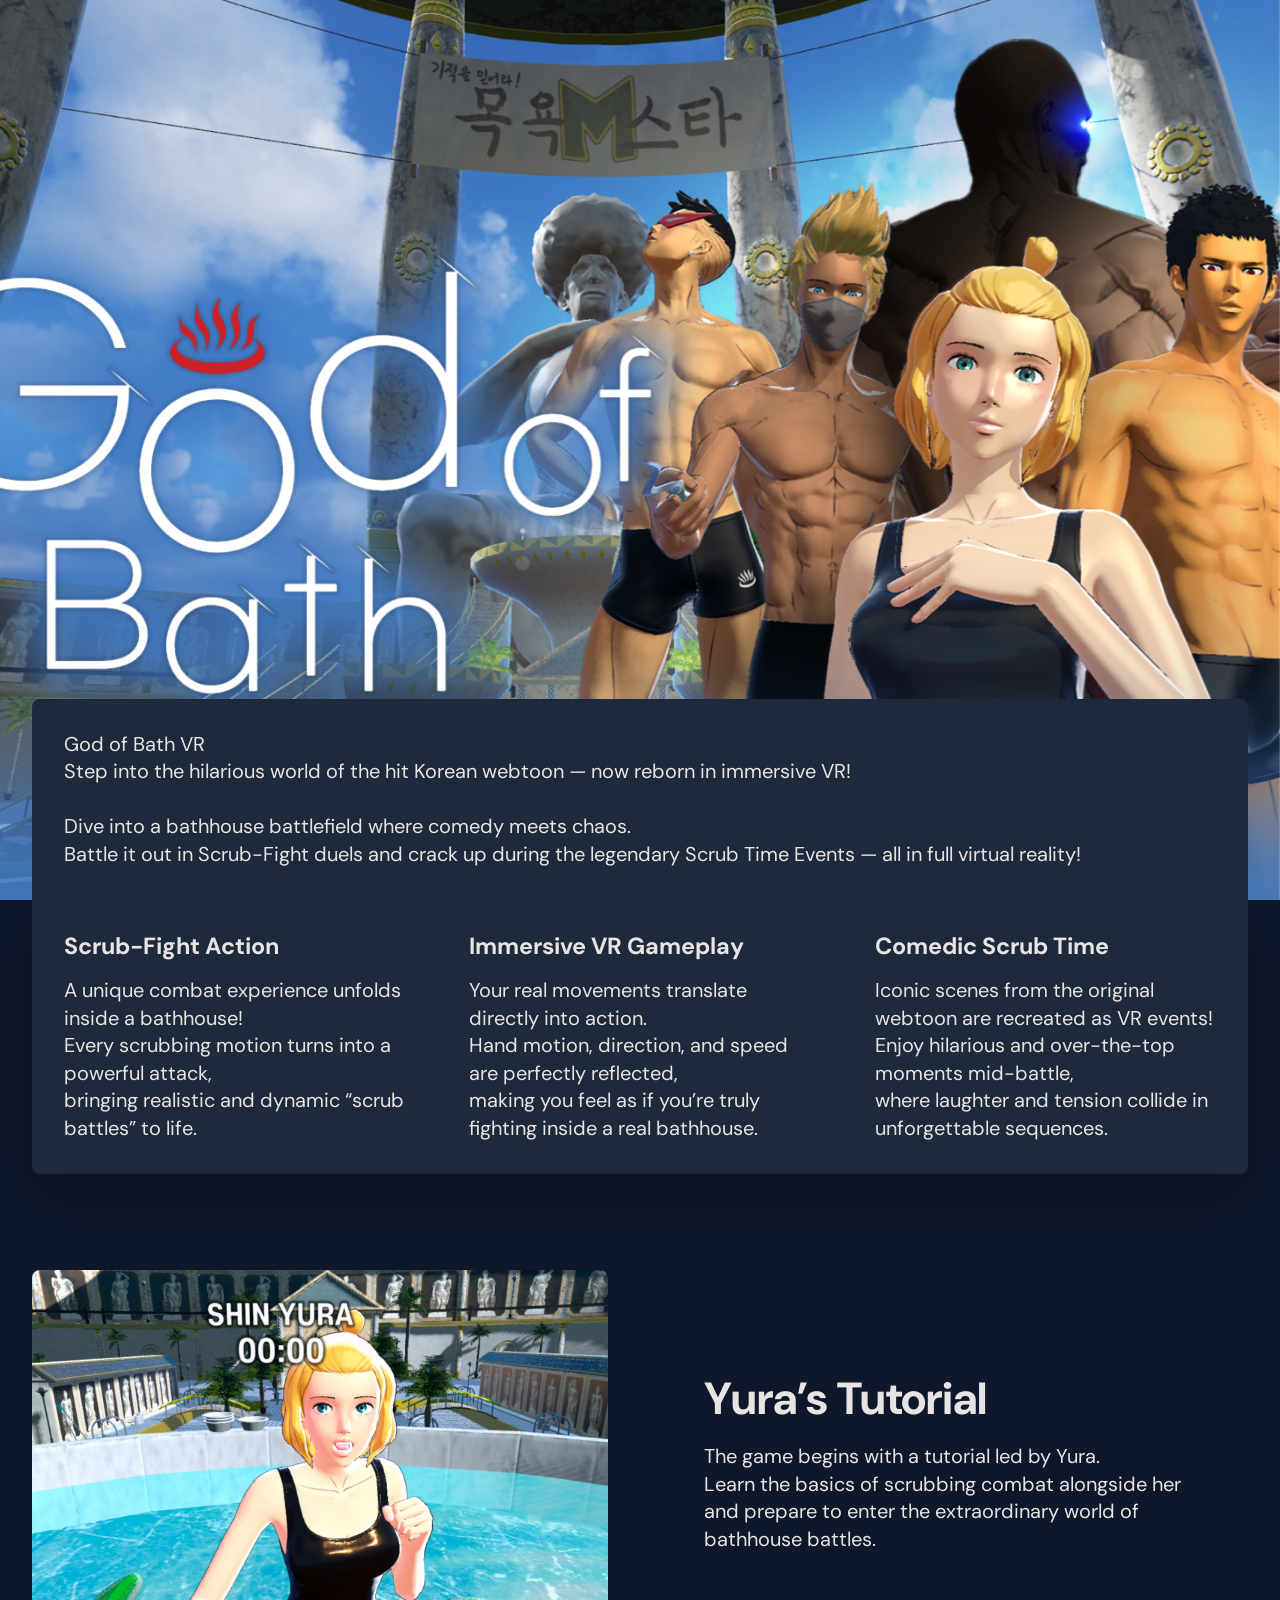
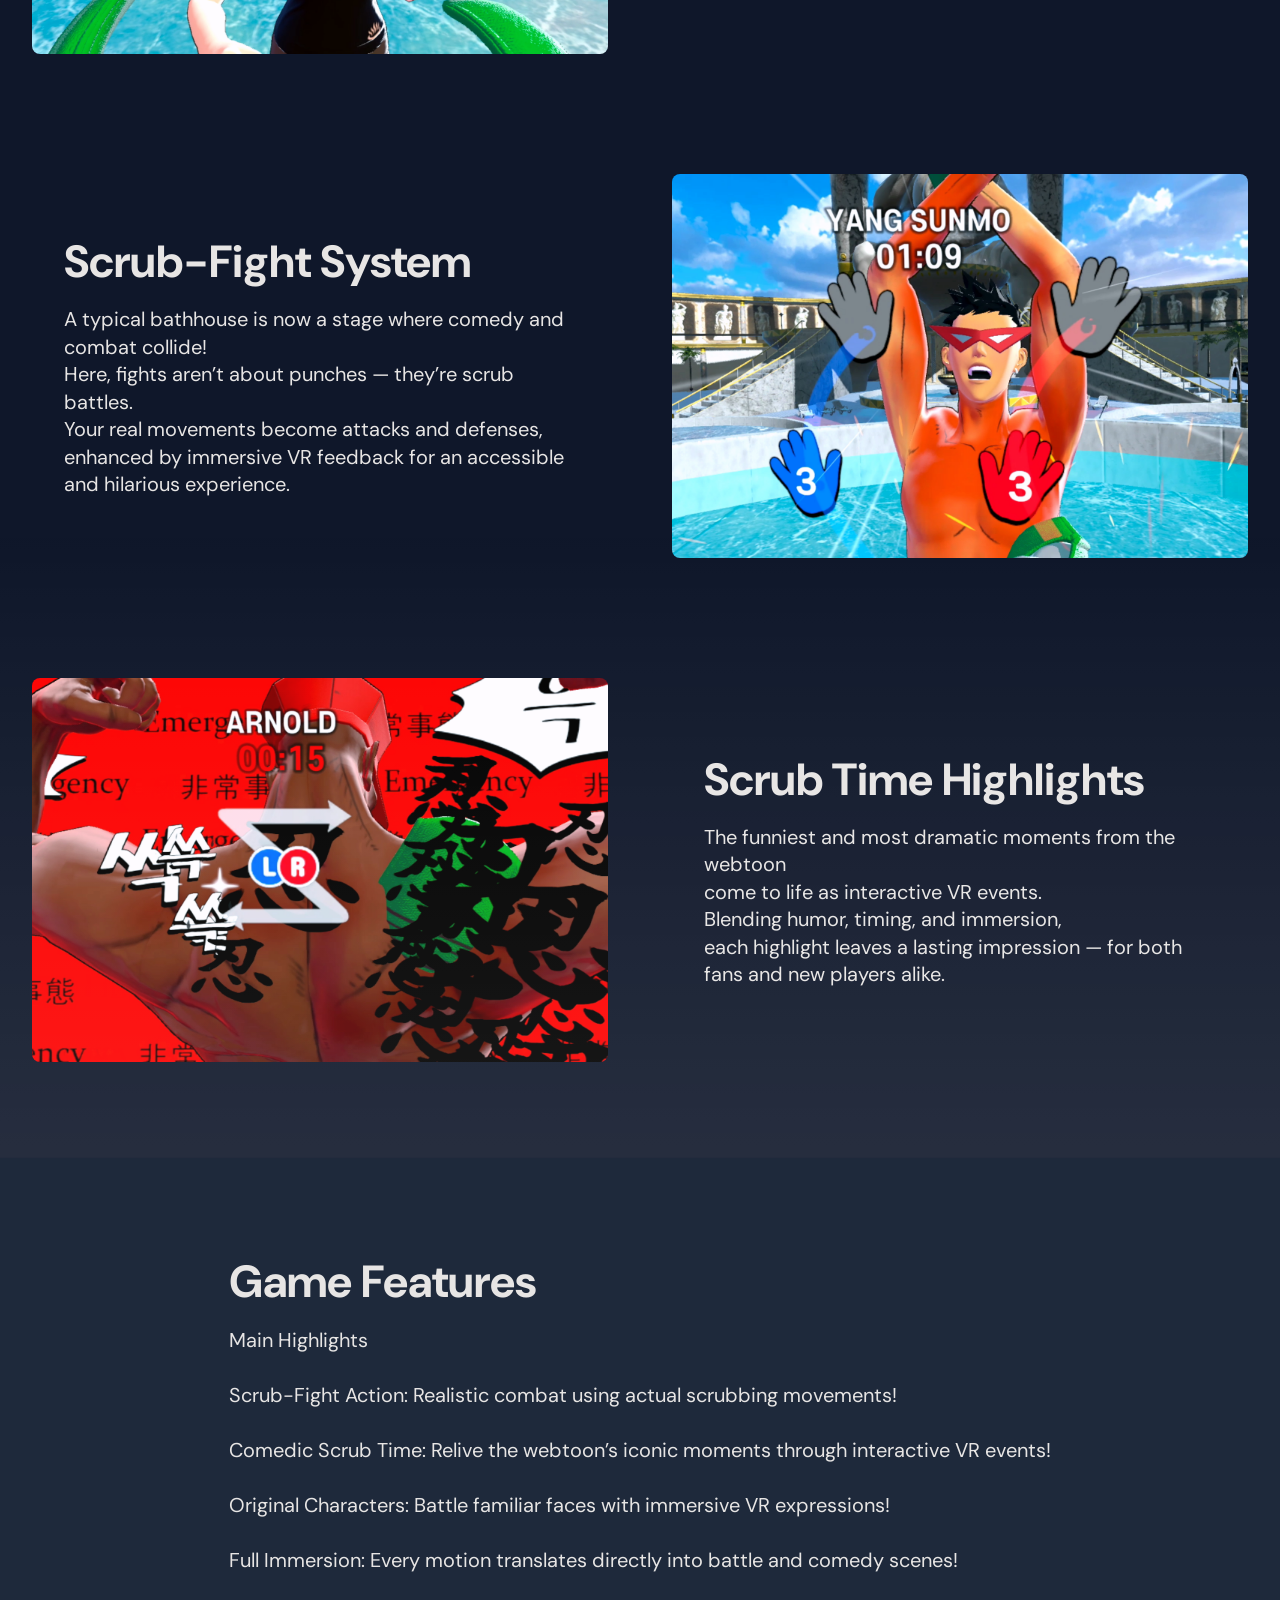
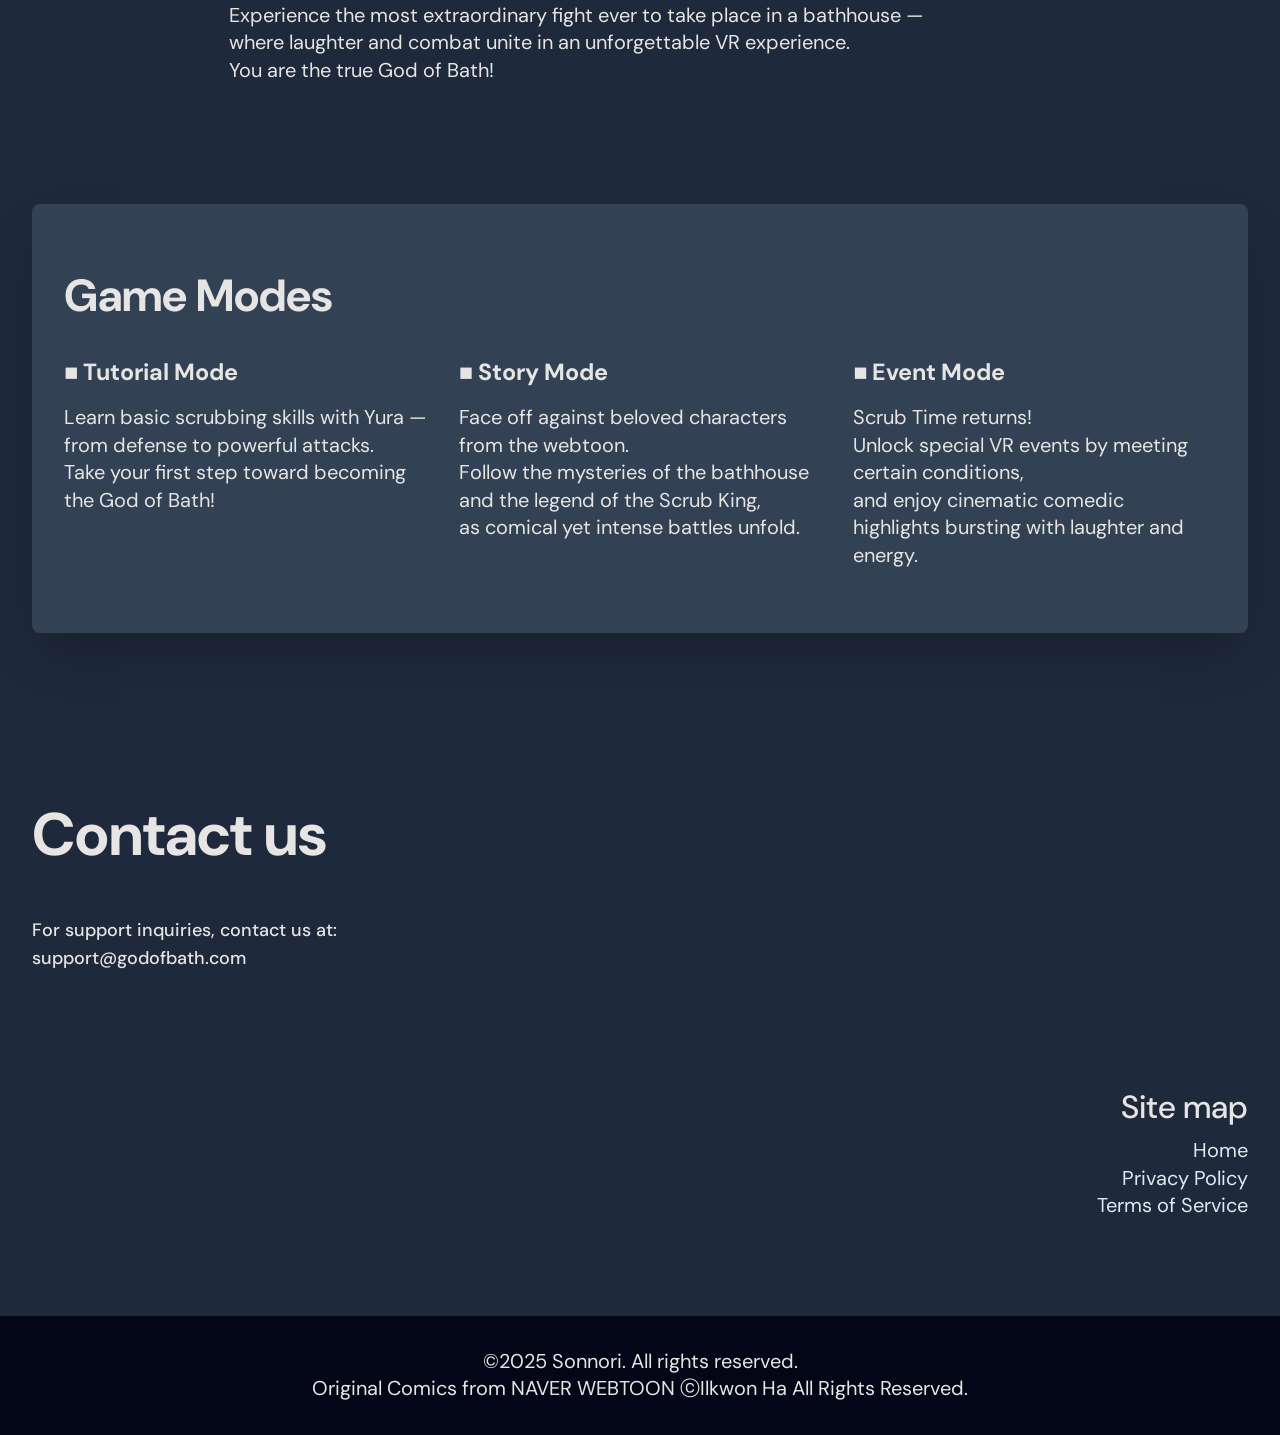
==== commit 916a5209: "copyright 추가 copyright 추가" ====
--- a/index.html
+++ b/index.html
@@ -2,7 +2,7 @@
 <html
   lang="en"
   data-ws-project="8547ca20-b809-4e8c-87bb-6caee6645ef7"
-  data-ws-last-published="2025-11-06T04:12:53.087Z"
+  data-ws-last-published="2025-11-20T08:34:20.020Z"
 >
   <head>
     <link
@@ -363,7 +363,10 @@
         <div
           class="w-box c55zyem c9wdc4s c1r8ilwd c1c8jemz c13c1rcz cwe8ben c3pil9t c1sw5vaj ccdmp9m"
         >
-          <div class="w-text ctbi92i">©2025 Sonnori. All rights reserved.</div>
+          <div class="w-text ctbi92i">
+            ©2025 Sonnori. All rights reserved.<br />Original Comics from NAVER
+            WEBTOON ⓒIlkwon Ha All Rights Reserved.<br />
+          </div>
         </div>
       </div>
     </div>
@@ -399,13 +402,13 @@
       {}
     </script>
     <script
-      src="/assets/entries/entry-server-routing.DWPQQB9-.js"
+      src="/assets/entries/entry-server-routing.CzJ8O_ZL.js"
       type="module"
       async
     ></script>
     <link
       rel="modulepreload"
-      href="/assets/entries/pages_index.C-kbfi2k.js"
+      href="/assets/entries/pages_index.Dv-W1-f2.js"
       as="script"
       type="text/javascript"
     />
